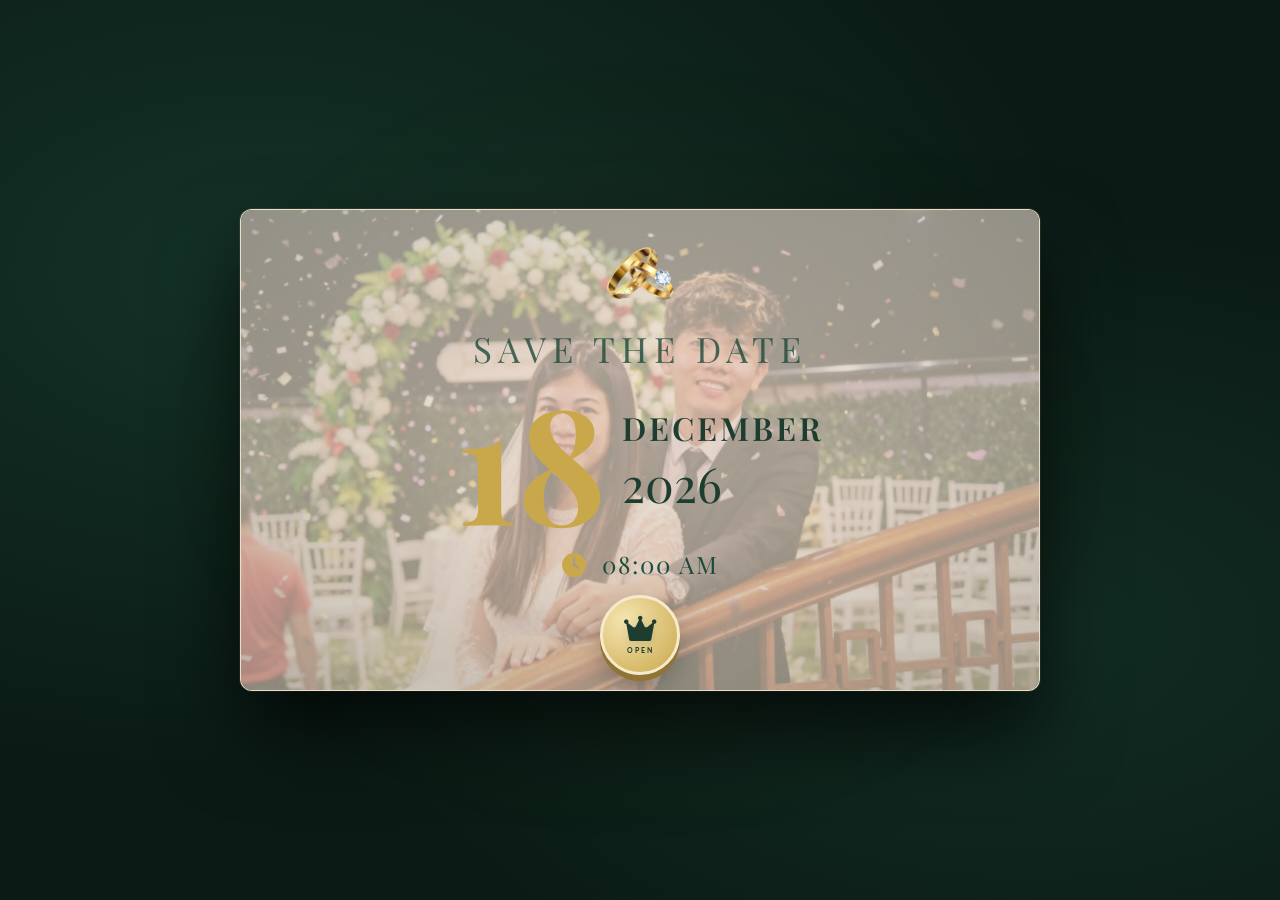
==== index.html @ c830eaa0 "Update index.html / link to title" ====
<!DOCTYPE html>
<html lang="en">

<head>
  <meta charset="UTF-8">
  <meta name="viewport" content="width=device-width, initial-scale=1.0, maximum-scale=1.5, user-scalable=yes">
  <!-- Page Title -->
  <title>MJ & Sharmaine Wedding 💌</title> 
  <!-- Facebook / Messenger / WhatsApp Link Preview -->
  <meta property="og:title" content="MJ & Sharmaine Wedding 💌">
  <meta property="og:description" content="You are invited to celebrate our special day.">
  <meta property="og:image" content="https://bautistamarkjohn53.github.io/wedding-invitation/preview.jpg">
  <meta property="og:url" content="https://bautistamarkjohn53.github.io/wedding-invitation/">
  <meta property="og:type" content="website">
  <meta property="og:site_name" content="MJ & Sharmaine Wedding"> 
  <!-- Font Awesome -->
  <link rel="stylesheet" href="https://cdnjs.cloudflare.com/ajax/libs/font-awesome/6.0.0-beta3/css/all.min.css">
  <!-- Google Fonts -->
  <link rel="preconnect" href="https://fonts.googleapis.com">
  <link rel="preconnect" href="https://fonts.gstatic.com" crossorigin>
  <link
    href="https://fonts.googleapis.com/css2?family=Playfair+Display:ital,wght@0,400;0,600;0,700;1,400;1,600&family=Lato:wght@300;400;700&display=swap"
    rel="stylesheet"> <!-- Invitation CSS -->
  <link rel="stylesheet" href="invitation/style.css">
</head>
<body>

  <div class="bg-gradient"></div>
  <div class="bg-glow"></div>

  <div class="book-container" id="weddingCard">
    <!-- COVER -->
    <div class="cover-page" id="envelopeLayer">
      <div class="cover-content">
        <div class="ring-icon"></div>
        <p class="cover-save">Save the Date</p>
        <div class="cover-date">
          <span class="cover-day">18</span>
          <div class="cover-month-year">
            <span class="cover-month">DECEMBER</span>
            <span class="cover-year">2026</span>
          </div>
        </div>
        <div class="cover-time"><i class="fas fa-clock"></i> 08:00 AM</div>
        <div class="cover-seal" id="sealBtn">
          <i class="fas fa-crown"></i>
          <span>OPEN</span>
        </div>
      </div>
    </div>

    <!-- INVITATION CONTENT -->
    <div class="invitation-page" id="invitationContent">
      <div class="page-content">

        <!-- MUSIC PLAYER -->
        <div class="music-player-wrapper">
          <div class="music-player-circle" id="musicPlayer">
            <i class="fas fa-music disc-icon" id="discIcon"></i>
            <div class="play-pause-icon" id="playPauseBtn">
              <i class="fas fa-play" id="playIcon"></i>
            </div>
          </div>
        </div>
        <div class="music-label">♫ Instrumental</div>

        <!-- COUPLE -->
        <div class="couple-page" id="couplePage">
          <p class="grace-text">BY THE GRACE OF GOD</p>
          <p class="blessing-text">
            WITH GRATEFUL HEARTS AND GOD'S ABUNDANT BLESSINGS,
            <br>
            TOGETHER WITH OUR FAMILIES, WE,
          </p>
          <div class="couple-names">
            <h2>Mark John</h2>
            <span class="and-symbol">&amp;</span>
            <h2>Sharmaine</h2>
          </div>
          <p class="invite-text">JOYFULLY INVITE YOU TO WITNESS AND CELEBRATE
            <br>
            THE BEGINNING OF OUR NEW LIFE AS HUSBAND AND WIFE.
          </p>

          <div class="couple-grid">
            <div class="couple-card" id="jamesCard">
              <div class="avatar"><i class="fas fa-user"></i></div>
              <div class="role">Groom</div>
              <p class="desc">"Our forever begins with God."</p>
              <div class="photo-overlay">
                <img src="invitation/img/mj.jpg" alt="Mark John">
                <span class="photo-label">💛 Mark John 💛</span>
              </div>
            </div>
            <div class="heart-trigger" id="heartTrigger">
              <i class="fas fa-heart"></i>
              <span>Click Me!</span>
            </div>
            <div class="couple-card" id="ellaCard">
              <div class="avatar"><i class="fas fa-user"></i></div>
              <div class="role">Bride</div>
              <p class="desc">"A lifetime of love begins with 'I DO'."</p>
              <div class="photo-overlay">
                <img src="invitation/img/maine.jpg" alt="Sharmaine">
                <span class="photo-label">💚 Sharmaine 💚</span>
              </div>
            </div>
          </div>

          <div class="wedding-date-detail">
            <div class="date-detail-item">
              <a href="https://maps.app.goo.gl/kvM3ZDmSAn9mgTX68" target="_blank">
                <i class="fas fa-map-pin"></i> San Antonio - Arzadon, San Manuel, Pangasinan
              </a>
            </div>
          </div>
        </div>

        <!-- COUNTDOWN -->
        <div class="countdown-section" id="countdownSection">
          <h3><i class="fas fa-hourglass-half countdown-icon"></i> Counting Down</h3>
          <div class="countdown-wrap">
            <div class="countdown-item">
              <div class="number" id="days">00</div>
              <div class="label">Days</div>
            </div>
            <div class="countdown-item">
              <div class="number" id="hours">00</div>
              <div class="label">Hours</div>
            </div>
            <div class="countdown-item">
              <div class="number" id="minutes">00</div>
              <div class="label">Minutes</div>
            </div>
            <div class="countdown-item">
              <div class="number" id="seconds">00</div>
              <div class="label">Seconds</div>
            </div>
          </div>
        </div>

        <div class="page-divider">
          <span class="divider-ornament">✦</span><span class="divider-line"></span>
          <span class="divider-ornament">✦</span><span class="divider-line"></span>
          <span class="divider-ornament">✿</span><span class="divider-line"></span>
          <span class="divider-ornament">✦</span><span class="divider-line"></span>
          <span class="divider-ornament">✿</span><span class="divider-line"></span>
          <span class="divider-ornament">✦</span><span class="divider-line"></span>
          <span class="divider-ornament">✿</span><span class="divider-line"></span>
          <span class="divider-ornament">✦</span><span class="divider-line"></span>
          <span class="divider-ornament">✦</span>
        </div>

        <!-- SPONSORS & ENTOURAGE -->
        <div class="sponsors-page" id="sponsorsPage">
          <h2 class="page-title"><i class="fas fa-users"></i> The Entourage</h2>
          <div class="parents-section">
            <h3>Parents of the Groom</h3>
            <p class="parent-names">MR. ALLA BAUTISTA &amp; MRS. EVELYN BAUTISTA</p>
            <div class="parent-divider">✦ ✿ ✦ ✿✦ ✿ ✦</div>
            <h3>Parents of the Bride</h3>
            <p class="parent-names">MR. SONNY CORDERO &amp; MRS. MARIVIC CORDERO</p>
            <div class="parent-divider">✦ ✿ ✦ ✿✦ ✿ ✦</div>
            <h3>Officiating Minister</h3>
            <p class="parent-names">PASTOR EDWARD ONGCAL</p>
            <div class="parent-divider">✦ ✿ ✦ ✿✦ ✿ ✦</div>
            <h3>Principal Sponsors</h3>
            <p class="parent-names"><small>To stand as witness as we exchange our vows</small></p>
          </div>
          <div class="principal-sponsors">
            <div class="sponsors-grid">
              <div class="sponsor-column">
                <div class="name-item">CAPT. HERMIGNIO ALCANTARA JR.</div>
                <div class="name-item">CAPT. CHARNIE TURALBA</div>
                <div class="name-item">KGWD. ARNOLD LLAGAS</div>
                <div class="name-item">MR. ELIO BAUTISTA</div>
                <div class="name-item">MR. BIEN BAYSA JR.</div>
                <div class="name-item">MR. FEDERICO FERRER</div>
                <div class="name-item">MR. LEOPOLDO ORINES</div>
                <div class="name-item">MR. FERNANDO VINOYA</div>
                <div class="name-item">MR. JOSE MELLANO</div>
                <div class="name-item">MR. REYNAN CACAL</div>
                <div class="name-item">MR. MARLON SERRA</div>
                <div class="name-item">MR. ALVIN CORALES</div>
                <div class="name-item">MR. ALEXANDER PASAMONTE</div>
                <div class="name-item">MR. MICHAEL CACAL</div>
                <div class="name-item">MR. RAMESIS PAPA</div>
                <div class="name-item">MR. ZALDY CARINO</div>
                <div class="name-item">MR. JOE VINCENT TUBON</div>
                <div class="name-item">MR. ERIC CABILES</div>
                <div class="name-item">MR. MICHAEL DULAY</div>
                <div class="name-item">MR. LUTHAR NERMAL</div>
                <div class="name-item">MR. GEOFFREY MONTOYA</div>
              </div>
              <div class="sponsor-column">
                <div class="name-item">MRS. DIGNA MARARAC</div>
                <div class="name-item">MRS. JENNY RAPOSAS</div>
                <div class="name-item">MRS. VIRGINIA CAYAG</div>
                <div class="name-item">MRS. EDMARIE BAUTISTA</div>
                <div class="name-item">MRS. MERANI BAYSA</div>
                <div class="name-item">MRS. JOSEFINA MALE</div>
                <div class="name-item">MRS. MARICRIS ORINES</div>
                <div class="name-item">MRS. ELEANOR VINOYA</div>
                <div class="name-item">MRS. LINDA LO</div>
                <div class="name-item">MRS. GINA CACAL</div>
                <div class="name-item">MRS. ESTELITA ECALLA</div>
                <div class="name-item">MRS. MARYFE GARCIA</div>
                <div class="name-item">MRS. EVELYN INES</div>
                <div class="name-item">MRS. VIRGINIA CACAL</div>
                <div class="name-item">MRS. VIOLETA PATRICIO</div>
                <div class="name-item">MRS. EMILY AGBANLOG</div>
                <div class="name-item">MRS. MIRANDA AQUINO</div>
                <div class="name-item">MRS. AVELIN GANIGAN</div>
                <div class="name-item">MRS. ANALIZA CABILES</div>
                <div class="name-item">MRS. MARYMEL PASAMONTE</div>
                <div class="name-item">MRS. LIZ MARI NERMAL</div>
                <div class="name-item">MRS. SIONY CLAVEL</div>
              </div>
            </div>
          </div>
          <div class="principal-sponsors">
            <div class="parent-divider">✦ ✿ ✦ ✿✦ ✿ ✦</div>
            <h3>Secondary Sponsors</h3>
            <p class="parent-names"><small>To assist us in our needs</small></p>
            <div class="sponsors-grid">
              <div class="sponsor-column">
                <h3><i class="fas fa-user-tie"></i> Best Man</h3>
                <h3 class="name-item">SHERWIN CORDERO</h3>
                <h3><small>Groomsmen</small></h3>
                <div class="name-item">NEIL MALE</div>
                <div class="name-item">ERICSON CABILES</div>
                <div class="name-item">EDMOND BAUTISTA</div>
                <div class="name-item">CHRISTAN JOY GALUTAN</div>
                <div class="name-item">JERDON MACARAEG</div>
                <div class="name-item">MARK ANTHONY SAPERA</div>
                <div class="name-item">JUN CRIS CORDERO</div>
                <div class="name-item">TRISTAN VERN PATRICIO</div>
                <div class="name-item">AERONICK JAIPHIL ORINES</div>
                <div class="name-item">ANDRE SOLIVEN</div>
              </div>
              <div class="sponsor-column">
                <h3><i class="fas fa-user-friends"></i> Maid of Honor</h3>
                <h3 class="name-item">NORA RUTH BAUTISTA</h3>
                <h3><small>Bridesmaids</small></h3>
                <div class="name-item">CATHERINE PATRICIO</div>
                <div class="name-item">TRISHA VERN PATRICIO</div>
                <div class="name-item">PRINCESS PASSAMONTE</div>
                <div class="name-item">CINDY SAPIGAO</div>
                <div class="name-item">ROCHELLE PATRICIO</div>
                <div class="name-item">DIANNE BAUTISTA</div>
                <div class="name-item">LARYZA BAYSA</div>
                <div class="name-item">RIZZA CAYAG</div>
                <div class="name-item">HILLARY PAULEEN ORINES</div>
                <div class="name-item">JAMELLA PATRICIO</div>
              </div>
            </div>
            <div class="special-roles">
              <div class="parent-divider">✦ ✿ ✦ ✿✦ ✿ ✦</div>
              <h3><small><i class="fas fa-star"></i> Special Roles</small></h3>
              <div class="roles-grid">
                <div class="role-item">
                  <i class="fas fa-fire"></i>
                  <strong>Candle</strong>
                  <span>TO LIGHT OUR PATH</span>
                  <h3><small>NEIL MALE &amp; CATHERINE PATRICIO</small></h3>
                </div>
                <div class="role-item">
                  <i class="fas fa-tshirt"></i>
                  <strong>Veil</strong>
                  <span>TO CLOTHE US AS ONE</span>
                  <h3><small>SHERWIN CORDERO &amp; NORA RUTH BAUTISTA</small></h3>
                </div>
                <div class="role-item">
                  <i class="fas fa-link"></i>
                  <strong>Cord</strong>
                  <span>TO BIND US TOGETHER</span>
                  <h3><small>ERICSON CABILES &amp; TRISHA VERN PATRICIO</small></h3>
                </div>
              </div>
            </div>
          </div>
        </div>

        <div class="page-divider">
          <span class="divider-ornament">✦</span><span class="divider-line"></span>
          <span class="divider-ornament">✦</span><span class="divider-line"></span>
          <span class="divider-ornament">✿</span><span class="divider-line"></span>
          <span class="divider-ornament">✦</span><span class="divider-line"></span>
          <span class="divider-ornament">✿</span><span class="divider-line"></span>
          <span class="divider-ornament">✦</span><span class="divider-line"></span>
          <span class="divider-ornament">✿</span><span class="divider-line"></span>
          <span class="divider-ornament">✦</span><span class="divider-line"></span>
          <span class="divider-ornament">✦</span>
        </div>

        <!-- SPECIAL ROLES CONTINUED -->
        <div class="entourage-page" id="entouragePage">
          <div class="special-roles">
            <div class="role-item">
              <i class="fas fa-bible"></i>
              <strong>Bible Bearer</strong>
              <span>TO CARRY OUR SYMBOL OF LOVE</span>
              <h3><small>LHANN ANDERSEN BAUTISTA</small></h3>
            </div>
            <div class="parent-divider">✦ ✿ ✦ ✿✦ ✿ ✦</div>
            <div class="role-item">
              <i class="fas fa-coins"></i>
              <strong>Coin Bearer</strong>
              <span>TO CARRY OUR SYMBOL OF TREASURE</span>
              <h3><small>RUSSEL PAPA</small></h3>
            </div>
            <div class="parent-divider">✦ ✿ ✦ ✿✦ ✿ ✦</div>
            <div class="role-item">
              <i class="fas fa-bible"></i>
              <strong>Marriage Contract Bearer</strong>
              <span>TO CARRY OUR SYMBOL OF FAITH</span>
              <h3><small>SHENRICK CORDERO</small></h3>
            </div>
            <div class="parent-divider">✦ ✿ ✦ ✿✦ ✿ ✦</div>
            <div class="role-item">
              <i class="fas fa-flower"></i>
              <strong>Flower Girl</strong>
              <span>TO SHOWER OUR PATH WITH FLOWERS</span>
              <h3><small>ELORA ADALYN SANTIAGO</small></h3>
              <h3><small>ZYRINE KIM TUBERA</small></h3>
              <h3><small>QUEYRESH JESUSA ORPILLA</small></h3>
              <h3><small>SIDNEY SEN PALEAN</small></h3>
              <h3><small>ZALIYA HIRA MALE</small></h3>
            </div>
          </div>
        </div>

        <div class="page-divider">
          <span class="divider-ornament">✦</span><span class="divider-line"></span>
          <span class="divider-ornament">✦</span><span class="divider-line"></span>
          <span class="divider-ornament">✿</span><span class="divider-line"></span>
          <span class="divider-ornament">✦</span><span class="divider-line"></span>
          <span class="divider-ornament">✿</span><span class="divider-line"></span>
          <span class="divider-ornament">✦</span><span class="divider-line"></span>
          <span class="divider-ornament">✿</span><span class="divider-line"></span>
          <span class="divider-ornament">✦</span><span class="divider-line"></span>
          <span class="divider-ornament">✦</span>
        </div>

        <!-- VIDEO -->
        <div class="video-page" id="videoPage">
          <h2 class="page-title" id="videoTitle"><i class="fas fa-play-circle"></i> Wedding Trailer</h2>
          <div class="video-container" id="videoContainer">
            <video id="weddingVideo" playsinline preload="metadata">
              <source src="invitation/vid/you&me.mp4" type="video/mp4">
            </video>
            <button class="volume-btn" id="volumeBtn"><i class="fas fa-volume-up" id="volumeIcon"></i></button>
            <div class="play-btn-overlay" id="videoPlayBtn"><i class="fas fa-play-circle"></i></div>
            <div class="video-label">❤️ Our Love Story ❤️</div>
            <div class="video-controls">
              <button id="playPauseVideoBtn"><i class="fas fa-play" id="videoPlayIcon"></i></button>
              <div class="progress-bar" id="progressBar">
                <div class="progress-fill" id="progressFill"></div>
              </div>
              <span class="time-display" id="timeDisplay">0:00 / 0:00</span>
              <button id="fullscreenBtn" class="fullscreen-btn"><i class="fas fa-expand" id="fullscreenIcon"></i></button>
            </div>
          </div>
        </div>

        <!-- POST-WEDDING THANK YOU -->
        <div class="post-wedding-section" id="postWeddingSection">
          <div class="post-wedding-content">
            <div class="post-wedding-flowers">🌸 🌺 🌿</div>
            <h2 class="post-wedding-title">Thank You!</h2>
            <div class="post-wedding-divider">✦ ✿ ✦ ✿✦ ✿ ✦</div>
            <p class="post-wedding-text">
              Mark John &amp; Sharmaine are now married!<br>
              Thank you for being part of our special day.<br>
              Your love and support mean the world to us.
            </p>
            <div class="post-wedding-heart">💚</div>
            <p class="post-wedding-verse">"And they lived happily ever after..."</p>
          </div>
        </div>

        <div class="page-divider">
          <span class="divider-ornament">✦</span><span class="divider-line"></span>
          <span class="divider-ornament">✦</span><span class="divider-line"></span>
          <span class="divider-ornament">✿</span><span class="divider-line"></span>
          <span class="divider-ornament">✦</span><span class="divider-line"></span>
          <span class="divider-ornament">✿</span><span class="divider-line"></span>
          <span class="divider-ornament">✦</span><span class="divider-line"></span>
          <span class="divider-ornament">✿</span><span class="divider-line"></span>
          <span class="divider-ornament">✦</span><span class="divider-line"></span>
          <span class="divider-ornament">✦</span>
        </div>

        <!-- DETAILS -->
        <div class="details-page" id="detailsPage">
          <h2 class="page-title"><i class="fas fa-info-circle"></i> Dress Code</h2>
          <div class="attendance-section">
            <div class="color-palette">
              <span class="color-item">
                <i class="fas fa-circle emerald-color"></i> Emerald Green
              </span>
              <span class="color-item">
                <i class="fas fa-circle green-color"></i> Green
              </span>
              <span class="color-item">
                <i class="fas fa-circle gold-color"></i> Gold
              </span>
              <span class="color-item">
                <i class="fas fa-circle beige-color"></i> Beige
              </span>
            </div>
            <p class="no-jewelry">
              <i class="fas fa-gem"></i>
              <strong>Kindly note: No jewelry, please.</strong>
            </p>
          </div>
          <div class="gift-message">
            <i class="fas fa-gift"></i>
            <p>With all that we have, we've been truly blessed,<br>your presence and prayers are all that we request.<br>But if you desire to give nonetheless,<br><strong>monetary gift</strong> is the one we humbly request.</p>
          </div>
          <div class="hashtag-section">
            <h3><i class="fas fa-hashtag"></i> Snap & Share</h3>
            <p>Help us document our special day by sharing our captured moments using our official hashtag</p>
            <div class="hashtag">#OurForeverBegins</div>
            <div class="hashtag">#18</div>
            <div class="hashtag">#MJ&Sharmaine</div>
          </div>
          <div class="reminders">
            <h3><i class="fas fa-bell"></i> Reminders</h3>
            <ul>
              <li><i class="fas fa-clock"></i> BE ON TIME</li>
              <li><i class="fas fa-check-circle"></i> FINISH THE EVENT</li>
              <li><i class="fas fa-heart"></i> BE BLESSED AND HAVE FUN</li>
            </ul>
          </div>
          <div class="bible-verse">
            <i class="fas fa-bible"></i>
            <p>"No one has ever seen God; but if we love one another, God lives in us and his love is made complete in us."</p>
            <span>1 John 4:12</span>
          </div>
          <div class="action-section" id="actionSection">
            <a href="https://m.me/janjan.delbarrio.official" target="_blank" class="btn-gold" id="rsvpBtn"><i class="fab fa-facebook-messenger"></i> Message now</a>
            <button class="close-seal-btn" id="closeSealBtn"><i class="fas fa-envelope"></i> Close Invitation</button>
          </div>
        </div>

      </div>
    </div>
  </div>

  <audio id="bgAudio" preload="auto" loop>
    <source src="invitation/music/wedding-audio.mp3" type="audio/mpeg">
  </audio>
  <div class="confetti-container" id="confettiContainer"></div>

  <script src="invitation/script.js"></script>
</body>
</html>
---- invitation/style.css ----
/* ===== RESET & BASE ===== */
* {
  margin: 0;
  padding: 0;
  box-sizing: border-box;
}
html {
  scroll-behavior: smooth;
}
body {
  font-family: 'Lato', sans-serif;
  min-height: 100vh;
  display: flex;
  align-items: center;
  justify-content: center;
  padding: 20px;
  overflow-y: auto;
  overflow-x: hidden;
  background: #0a1a14;
}

/* ===== BACKGROUND ===== */
.bg-gradient {
  position: fixed;
  top: 0;
  left: 0;
  width: 100%;
  height: 100%;
  z-index: 0;
  background:
    radial-gradient(ellipse at 20% 30%, rgba(30, 74, 59, 0.5) 0%, transparent 60%),
    radial-gradient(ellipse at 80% 70%, rgba(30, 74, 59, 0.4) 0%, transparent 50%),
    radial-gradient(ellipse at 50% 50%, rgba(10, 26, 20, 0.95) 0%, rgba(10, 26, 20, 1) 100%);
}
.bg-glow {
  position: fixed;
  top: 50%;
  left: 50%;
  transform: translate(-50%, -50%);
  width: 70%;
  max-width: 800px;
  height: 70%;
  max-height: 800px;
  background: radial-gradient(ellipse, rgba(30, 74, 59, 0.2) 0%, rgba(201, 168, 76, 0.05) 40%, transparent 70%);
  pointer-events: none;
  z-index: 0;
  border-radius: 50%;
  filter: blur(80px);
}

/* ===== BOOK ===== */
.book-container {
  max-width: 800px;
  width: 100%;
  background: rgba(247, 242, 233, 0.95);
  backdrop-filter: blur(20px);
  border-radius: 12px;
  box-shadow: 0 40px 80px rgba(0, 0, 0, 0.7), 0 0 0 1px rgba(201, 168, 76, 0.15);
  position: relative;
  z-index: 1;
  border: 1px solid rgba(201, 168, 76, 0.12);
  overflow: hidden;
}

/* ===== COVER PAGE ===== */
.cover-page {
  min-height: 480px;
  display: flex;
  align-items: center;
  justify-content: center;
  background: linear-gradient(rgba(232, 221, 207, 0.72), rgba(214, 200, 184, 0.72)), url("./img/bg.jpg") center center / cover no-repeat;
  border-radius: 0;
  border: none;
  position: relative;
  overflow: hidden;
  transition: all 0.8s cubic-bezier(0.4, 0, 0.2, 1);
}
.cover-page::before {
  content: '';
  position: absolute;
  inset: 0;
  background: repeating-linear-gradient(45deg, transparent, transparent 10px, rgba(201, 168, 76, 0.02) 10px, rgba(201, 168, 76, 0.02) 11px);
  pointer-events: none;
  z-index: 1;
}
.cover-page::after {
  content: '';
  position: absolute;
  inset: 0;
  background: radial-gradient(ellipse at center, transparent 30%, rgba(30, 61, 49, 0.16) 100%);
  pointer-events: none;
  z-index: 1;
}
.cover-page.hidden {
  display: none;
}
.cover-content {
  text-align: center;
  position: relative;
  z-index: 2;
  padding: 10px 0;
}
.ring-icon {
  height: 100px;
  background: url("./img/ring.png") center / contain no-repeat;
}
.cover-save {
  font-family: 'Playfair Display', serif;
  font-size: 35px;
  color: #1e4a3b;
  letter-spacing: 6px;
  text-transform: uppercase;
  font-weight: 300;
  opacity: 0.8;
}
.cover-date {
  display: flex;
  align-items: center;
  justify-content: center;
  gap: 15px;
  margin: 8px 0;
}
.cover-day {
  font-family: 'Playfair Display', serif;
  font-size: 10rem;
  font-weight: 700;
  color: #c9a84c;
  line-height: 1;
}
.cover-month-year {
  display: flex;
  flex-direction: column;
  text-align: left;
  gap: 2px;
}
.cover-month {
  font-family: 'Playfair Display', serif;
  font-size: 2rem;
  color: #1e3d31;
  letter-spacing: 3px;
  font-weight: 600;
}
.cover-year {
  font-family: 'Playfair Display', serif;
  font-size: 3rem;
  color: #1e3d31;
  font-weight: 400;
}
.cover-time {
  font-family: 'Playfair Display', serif;
  font-size: 1.5rem;
  color: #1e4a3b;
  margin: 8px 0;
  letter-spacing: 2px;
}
.cover-time i {
  color: #c9a84c;
  margin-right: 6px;
}
.cover-seal {
  display: inline-block;
  background: radial-gradient(circle at 30% 30%, #f5e5b0, #c9a84c);
  width: 80px;
  height: 80px;
  border-radius: 50%;
  box-shadow: 0 6px 0 #8f7533, 0 12px 30px rgba(0, 0, 0, 0.25);
  cursor: pointer;
  transition: all 0.4s cubic-bezier(0.34, 1.56, 0.64, 1);
  margin: 15px auto 0;
  border: 3px solid #f7eacb;
  position: relative;
  display: flex;
  align-items: center;
  justify-content: center;
  flex-direction: column;
}
.cover-seal i {
  font-size: 1.8rem;
  color: #1e3d31;
  filter: drop-shadow(0 2px 4px rgba(0, 0, 0, 0.1));
}
.cover-seal span {
  font-size: 0.45rem;
  color: #1e3d31;
  letter-spacing: 2px;
  font-weight: 700;
  margin-top: 2px;
}
.cover-seal:hover {
  transform: scale(1.06) rotate(-3deg);
  box-shadow: 0 4px 0 #8f7533, 0 16px 40px rgba(0, 0, 0, 0.3);
}

/* ===== INVITATION PAGE ===== */
.invitation-page {
  background: rgba(252, 249, 242, 0.85);
  opacity: 0;
  max-height: 0;
  overflow: hidden;
  transition: all 0.9s cubic-bezier(0.4, 0, 0.2, 1);
}
.invitation-page.open {
  opacity: 1;
  max-height: 10000px;
  padding: 20px;
  overflow-y: auto;
}
.page-content {
  max-width: 680px;
  margin: 0 auto;
  position: relative;
}

/* ===== PAGE DIVIDER ===== */
.page-divider {
  display: flex;
  align-items: center;
  justify-content: center;
  gap: 10px;
  margin: 20px 0;
  opacity: 0.4;
}
.divider-ornament {
  font-size: 0.7rem;
  color: #046A38;
}
.divider-line {
  flex: 1;
  max-width: 60px;
  height: 1px;
  background: linear-gradient(90deg, transparent, rgba(201, 168, 76, 0.3), transparent);
}

/* ===== MUSIC PLAYER ===== */
.music-player-wrapper {
  display: flex;
  justify-content: center;
  margin-bottom: 8px;
}
.music-player-circle {
  width: 50px;
  height: 50px;
  border-radius: 50%;
  background: radial-gradient(circle at 30% 30%, #2a2a2a, #0d0d0d);
  border: 2px solid #c9a84c;
  display: flex;
  align-items: center;
  justify-content: center;
  cursor: pointer;
  transition: all 0.4s cubic-bezier(0.34, 1.56, 0.64, 1);
  box-shadow: 0 4px 15px rgba(0, 0, 0, 0.2);
  position: relative;
}
.music-player-circle:hover {
  transform: scale(1.08);
}
.music-player-circle .disc-icon {
  font-size: 1.3rem;
  color: #c9a84c;
}
.music-player-circle .disc-icon.playing {
  animation: spinDisc 3s linear infinite;
}
@keyframes spinDisc {
  0% { transform: rotate(0deg); }
  100% { transform: rotate(360deg); }
}
.music-player-circle .play-pause-icon {
  position: absolute;
  bottom: -4px;
  right: -4px;
  width: 22px;
  height: 22px;
  border-radius: 50%;
  background: #c9a84c;
  display: flex;
  align-items: center;
  justify-content: center;
  font-size: 0.55rem;
  color: #1e3d31;
  box-shadow: 0 2px 8px rgba(201, 168, 76, 0.3);
  cursor: pointer;
}
.music-label {
  text-align: center;
  font-size: 0.55rem;
  color: #1e4a3b;
  letter-spacing: 2px;
  margin-top: 4px;
  font-weight: 300;
  opacity: 0.7;
}

/* ===== PAGE TITLE ===== */
.page-title {
  font-family: 'Playfair Display', serif;
  font-size: 1.5rem;
  color: #1e4a3b;
  text-align: center;
  margin-bottom: 18px;
  letter-spacing: 2px;
}
.page-title i {
  color: #c9a84c;
  margin-right: 8px;
}

/* ===== COUPLE SECTION ===== */
.couple-page {
  padding-top: 20px;
  text-align: center;
}
.grace-text {
  font-family: 'Playfair Display', serif;
  font-size: 0.75rem;
  color: #c9a84c;
  letter-spacing: 3px;
  font-weight: 600;
}
.blessing-text {
  font-family: 'Playfair Display', serif;
  font-size: 0.65rem;
  color: #1e4a3b;
  letter-spacing: 2px;
  font-weight: 300;
  margin: 2px 0 10px;
  opacity: 0.8;
}
.couple-names {
  display: flex;
  align-items: center;
  justify-content: center;
  gap: 12px;
  margin: 10px 0 8px;
}
.couple-names h2 {
  font-family: 'Playfair Display', serif;
  font-size: 2.4rem;
  color: #1e4a3b;
  font-weight: 700;
}
.and-symbol {
  font-family: 'Playfair Display', serif;
  font-size: 1.8rem;
  color: #c9a84c;
  font-style: italic;
}
.invite-text {
  font-family: 'Playfair Display', serif;
  font-size: 0.75rem;
  color: #1e4a3b;
  letter-spacing: 1px;
  line-height: 1.6;
  font-weight: 400;
  margin-bottom: 15px;
  opacity: 0.8;
}

/* ===== COUPLE CARDS ===== */
.couple-grid {
  display: flex;
  flex-wrap: wrap;
  justify-content: center;
  align-items: center;
  gap: 25px 55px;
  margin: 35px 0 30px;
}
.heart-trigger {
  display: flex;
  flex-direction: column;
  align-items: center;
  justify-content: center;
  cursor: pointer;
  color: #e91e63;
}
.heart-trigger i {
  font-size: 30px;
}
.heart-trigger span {
  margin-top: 8px;
  font-size: 9px;
  font-weight: 600;
  color: #555;
  animation: clickPulse 1.5s infinite;
}
@keyframes clickPulse {
  0%, 100% { transform: translateY(0); opacity: 1; }
  50% { transform: translateY(-3px); opacity: 0.7; }
}
.couple-card {
  background: rgba(255, 255, 255, 0.85);
  backdrop-filter: blur(10px);
  border-radius: 25px;
  padding: 30px 25px 25px;
  box-shadow: 0 8px 40px rgba(30, 74, 59, 0.05);
  flex: 0 1 230px;
  border-bottom: 4px solid #c9a84c;
  transition: all 0.4s cubic-bezier(0.34, 1.56, 0.64, 1);
  text-align: center;
  position: relative;
  overflow: hidden;
  min-height: 350px;
  display: flex;
  flex-direction: column;
  align-items: center;
  justify-content: center;
}
.couple-card:hover {
  transform: translateY(-6px);
  box-shadow: 0 12px 50px rgba(30, 74, 59, 0.1);
}
.couple-card .avatar {
  font-size: 4.2rem;
  color: #1e4a3b;
  background: rgba(247, 239, 224, 0.8);
  width: 105px;
  height: 105px;
  line-height: 105px;
  border-radius: 50%;
  margin: 0 auto 12px;
  border: 2px solid rgba(201, 168, 76, 0.2);
  transition: 0.3s;
  position: relative;
  z-index: 1;
}
.couple-card .role {
  color: #c9a84c;
  font-weight: 700;
  font-size: 0.7rem;
  letter-spacing: 4px;
  text-transform: uppercase;
  position: relative;
  z-index: 1;
}
.couple-card .desc {
  margin-top: 10px;
  font-size: 0.9rem;
  color: #3b4d43;
  font-style: italic;
  font-weight: 300;
  position: relative;
  z-index: 1;
}
.couple-card .photo-overlay {
  position: absolute;
  top: 0;
  left: 0;
  width: 100%;
  height: 100%;
  display: flex;
  align-items: center;
  justify-content: center;
  opacity: 0;
  transition: opacity 0.5s ease;
  border-radius: 25px;
  pointer-events: none;
  flex-direction: column;
  background: rgba(247, 242, 233, 0.95);
  border: 2px solid #c9a84c;
  overflow: hidden;
  padding: 0;
}
.couple-card .photo-overlay img {
  width: 100%;
  height: 100%;
  object-fit: cover;
  object-position: center;
  display: block;
}
.couple-card .photo-overlay .photo-label {
  position: absolute;
  bottom: 12px;
  left: 50%;
  transform: translateX(-50%);
  background: rgba(30, 74, 59, 0.85);
  color: #f7eacb;
  padding: 5px 20px;
  border-radius: 30px;
  font-size: 0.7rem;
  font-weight: 700;
  letter-spacing: 2px;
  font-family: 'Playfair Display', serif;
  border: 1px solid #c9a84c;
  white-space: nowrap;
  z-index: 2;
}
.couple-card:hover .photo-overlay {
  opacity: 1;
}
.couple-card:hover .avatar,
.couple-card:hover .role,
.couple-card:hover .desc {
  opacity: 0;
  transition: opacity 0.25s;
}
.couple-card.show-photo .photo-overlay {
  opacity: 1 !important;
}
.couple-card.show-photo .avatar,
.couple-card.show-photo .role,
.couple-card.show-photo .desc {
  opacity: 0 !important;
}

/* Responsive Couple Cards - Groom first, then Heart, then Bride */
@media (min-width: 701px) {
  .couple-grid { flex-wrap: nowrap; }
  #jamesCard { order: 0; }   /* Groom - left */
  .heart-trigger { order: 1; } /* Heart - center */
  #ellaCard { order: 2; }    /* Bride - right */
}
@media (max-width: 700px) {
  .couple-grid { flex-direction: column; gap: 15px; align-items: center; }
  .couple-card { flex: 0 1 auto; width: 100%; max-width: 280px; min-height: 190px; padding: 22px 18px; }
  #jamesCard { order: 0; }      /* Groom - top */
  .heart-trigger { order: 1; }  /* Heart - middle */
  #ellaCard { order: 2; }       /* Bride - bottom */
}
@media (max-width: 480px) {
  .couple-card { max-width: 100%; min-height: 180px; padding: 20px 15px; flex: 0 1 auto; }
  .couple-card .avatar { width: 70px; height: 70px; line-height: 70px; font-size: 2.8rem; }
  .couple-card .photo-overlay .photo-label { font-size: 0.6rem; padding: 4px 14px; bottom: 8px; white-space: nowrap; }
  #jamesCard { order: 0; }      /* Groom - top */
  .heart-trigger { order: 1; }  /* Heart - middle */
  #ellaCard { order: 2; }       /* Bride - bottom */
}

/* ===== WEDDING DATE DETAIL ===== */
.wedding-date-detail {
  display: flex;
  justify-content: center;
  gap: 15px 20px;
  flex-wrap: wrap;
  margin: 15px 0 5px;
  padding: 12px;
  background: rgba(255, 255, 255, 0.3);
  border-radius: 10px;
  border: 1px solid rgba(201, 168, 76, 0.08);
}
.date-detail-item {
  display: flex;
  align-items: center;
  gap: 6px;
  font-size: 0.7rem;
  color: #1e4a3b;
}
.date-detail-item i {
  color: #c9a84c;
  font-size: 0.8rem;
}
.date-detail-item a {
  color: #1e4a3b;
  text-decoration: none;
}
.date-detail-item a:hover {
  color: #c9a84c;
}

/* ===== SPONSORS ===== */
.parents-section {
  text-align: center;
  margin-bottom: 20px;
}
.parents-section h3 {
  font-family: 'Playfair Display', serif;
  font-size: 0.85rem;
  color: #c9a84c;
  letter-spacing: 2px;
  font-weight: 600;
}
.parent-names {
  font-family: 'Playfair Display', serif;
  font-size: 0.95rem;
  color: #1e4a3b;
  letter-spacing: 1px;
  margin: 4px 0 10px;
}
.parent-divider {
  color: #046A38;
  letter-spacing: 6px;
  font-size: 0.6rem;
  margin: 6px 0;
}
.principal-sponsors {
  text-align: center;
  margin-bottom: 20px;
}
.principal-sponsors h3 {
  font-family: 'Playfair Display', serif;
  font-size: 1rem;
  color: #1e4a3b;
  margin-bottom: 12px;
  letter-spacing: 2px;
}
.sponsors-grid {
  display: grid;
  grid-template-columns: 1fr 1fr;
  gap: 4px 20px;
  text-align: center;
}
.sponsor-column .name-item {
  padding: 5px 16px;
  background: rgba(250, 246, 236, 0.5);
  backdrop-filter: blur(4px);
  border-radius: 30px;
  font-size: 0.7rem;
  color: #1e3d31;
  border: 1px solid rgba(201, 168, 76, 0.06);
  text-align: center;
  transition: all 0.25s ease;
}
.sponsor-column .name-item:hover {
  background: rgba(247, 239, 224, 0.8);
  border-color: rgba(201, 168, 76, 0.2);
  transform: translateY(-2px);
}

/* ===== SPECIAL ROLES ===== */
.special-roles {
  text-align: center;
}
.roles-grid {
  display: grid;
  grid-template-columns: 1fr 1fr;
  gap: 10px;
  margin-top: 10px;
}
.role-item {
  padding: 10px;
  background: rgba(255, 255, 255, 0.3);
  border-radius: 8px;
  border: 1px solid rgba(201, 168, 76, 0.06);
}
.role-item i {
  font-size: 1rem;
  color: #c9a84c;
  display: block;
  margin-bottom: 3px;
}
.role-item strong {
  font-family: 'Playfair Display', serif;
  font-size: 0.75rem;
  color: #1e4a3b;
  display: block;
}
.role-item span {
  font-size: 0.5rem;
  color: #c9a84c;
  letter-spacing: 1px;
  text-transform: uppercase;
  display: block;
}
.role-item h3 small {
  font-size: 0.6rem;
  color: #1e4a3b;
  opacity: 0.8;
}

/* ===== VIDEO ===== */
.video-page {
  padding: 5px 0;
}
.video-container {
  position: relative;
  width: 100%;
  padding-bottom: 56.25%;
  border-radius: 10px;
  overflow: hidden;
  background: #0a1a14;
  box-shadow: 0 4px 15px rgba(0, 0, 0, 0.12);
  margin: 5px 0 8px;
}
.video-container video {
  position: absolute;
  top: 0;
  left: 0;
  width: 100% !important;
  height: 100% !important;
  object-fit: contain;
  background: #000;
}
.video-controls {
  position: absolute;
  bottom: 0;
  left: 0;
  right: 0;
  background: linear-gradient(transparent, rgba(0, 0, 0, 0.75));
  padding: 22px 10px 8px;
  opacity: 0;
  transition: opacity 0.3s ease;
  display: flex;
  align-items: center;
  gap: 6px;
  flex-wrap: nowrap;
}
.video-container:hover .video-controls {
  opacity: 1;
}
.video-container:hover .play-btn-overlay {
  opacity: 0;
}
.video-controls button {
  background: rgba(255, 255, 255, 0.12);
  border: 1px solid rgba(255, 255, 255, 0.1);
  color: #fff;
  width: 28px;
  height: 28px;
  border-radius: 50%;
  cursor: pointer;
  transition: all 0.3s ease;
  display: flex;
  align-items: center;
  justify-content: center;
  font-size: 0.7rem;
  backdrop-filter: blur(4px);
  flex-shrink: 0;
}
.video-controls button:hover {
  background: rgba(201, 168, 76, 0.3);
  border-color: #c9a84c;
  transform: scale(1.05);
}
.video-controls .progress-bar {
  flex: 1;
  height: 3px;
  background: rgba(255, 255, 255, 0.2);
  border-radius: 3px;
  cursor: pointer;
  position: relative;
  min-width: 35px;
}
.video-controls .progress-bar .progress-fill {
  height: 100%;
  background: #c9a84c;
  border-radius: 3px;
  width: 0%;
  transition: width 0.1s linear;
}
.video-controls .time-display {
  color: rgba(255, 255, 255, 0.7);
  font-size: 0.55rem;
  font-weight: 300;
  letter-spacing: 0.5px;
  min-width: 60px;
  text-align: center;
  flex-shrink: 0;
}
.video-controls .fullscreen-btn {
  font-size: 0.7rem;
  flex-shrink: 0;
}
.play-btn-overlay {
  position: absolute;
  top: 0;
  left: 0;
  width: 100%;
  height: 100%;
  display: flex;
  align-items: center;
  justify-content: center;
  background: rgba(0, 0, 0, 0.15);
  cursor: pointer;
  transition: 0.3s ease;
  border-radius: 10px;
  pointer-events: none;
}
.play-btn-overlay.hidden {
  opacity: 0;
  pointer-events: none;
}
.play-btn-overlay i {
  font-size: 2.8rem;
  color: #c9a84c;
  text-shadow: 0 4px 20px rgba(0, 0, 0, 0.4);
  pointer-events: none;
}
.video-label {
  position: absolute;
  bottom: 44px;
  left: 50%;
  transform: translateX(-50%);
  background: rgba(30, 74, 59, 0.75);
  color: #f7eacb;
  padding: 3px 14px;
  border-radius: 20px;
  font-size: 0.55rem;
  font-weight: 700;
  letter-spacing: 2px;
  border: 1px solid rgba(201, 168, 76, 0.2);
  white-space: nowrap;
  pointer-events: none;
  backdrop-filter: blur(4px);
}
.volume-btn {
  position: absolute;
  top: 8px;
  right: 8px;
  z-index: 10;
  background: rgba(0, 0, 0, 0.4);
  border: 1px solid rgba(255, 255, 255, 0.1);
  color: #fff;
  width: 26px;
  height: 26px;
  border-radius: 50%;
  cursor: pointer;
  transition: all 0.3s ease;
  display: flex;
  align-items: center;
  justify-content: center;
  font-size: 0.65rem;
  backdrop-filter: blur(4px);
}
.volume-btn:hover {
  background: rgba(201, 168, 76, 0.25);
  border-color: #c9a84c;
  transform: scale(1.08);
}

/* ===== COUNTDOWN ===== */
.countdown-section {
  background: rgba(247, 239, 224, 0.4);
  backdrop-filter: blur(10px);
  border-radius: 12px;
  padding: 18px 15px;
  margin: 10px 0 5px;
  border: 1px solid rgba(201, 168, 76, 0.1);
  position: relative;
  overflow: hidden;
  transition: all 0.5s ease;
}
.countdown-section h3 {
  font-family: 'Playfair Display', serif;
  color: #1e4a3b;
  text-align: center;
  font-size: 1.1rem;
  margin-bottom: 12px;
}
.countdown-icon {
  color: #c9a84c;
}
.countdown-wrap {
  display: flex;
  flex-wrap: wrap;
  justify-content: center;
  gap: 10px 20px;
  transition: all 0.5s ease;
}
.countdown-item {
  background: rgba(255, 255, 255, 0.6);
  backdrop-filter: blur(10px);
  padding: 6px 16px 10px;
  border-radius: 12px;
  border: 1px solid rgba(201, 168, 76, 0.1);
  min-width: 60px;
  text-align: center;
  transition: all 0.3s ease;
}
.countdown-item .number {
  font-family: 'Playfair Display', serif;
  font-size: 2.2rem;
  font-weight: 700;
  color: #c9a84c;
  line-height: 1.05;
}
.countdown-item .label {
  text-transform: uppercase;
  font-size: 0.55rem;
  letter-spacing: 2px;
  color: #4d5f4b;
  opacity: 0.7;
}

/* ===== POST-WEDDING THANK YOU ===== */
.post-wedding-section {
  display: none;
  text-align: center;
  padding: 30px 20px;
  animation: fadeInCelebration 1.2s ease;
  background: linear-gradient(145deg, #1e4a3b, #2b6b56);
  border-radius: 12px;
  border: 2px solid #c9a84c;
  box-shadow: 0 8px 30px rgba(201, 168, 76, 0.1);
  position: relative;
  overflow: hidden;
  margin: 10px 0;
}
.post-wedding-section.active {
  display: block;
}
@keyframes fadeInCelebration {
  0% { opacity: 0; transform: scale(0.9); }
  100% { opacity: 1; transform: scale(1); }
}
.post-wedding-flowers {
  font-size: 2rem;
  letter-spacing: 12px;
  margin-bottom: 10px;
  opacity: 0.6;
}
.post-wedding-title {
  font-family: 'Playfair Display', serif;
  color: #f7eacb;
  font-size: 2.8rem;
  margin-bottom: 6px;
  text-shadow: 0 2px 15px rgba(0, 0, 0, 0.1);
}
.post-wedding-divider {
  color: rgba(201, 168, 76, 0.4);
  letter-spacing: 8px;
  font-size: 0.8rem;
  margin: 8px 0;
}
.post-wedding-text {
  color: #e4cf8a;
  font-size: 1rem;
  font-weight: 300;
  letter-spacing: 2px;
  line-height: 2;
  margin: 10px 0;
}
.post-wedding-heart {
  font-size: 2.5rem;
  margin: 10px 0;
}
.post-wedding-verse {
  font-size: 0.9rem;
  color: #c9a84c;
  font-style: italic;
  margin-top: 8px;
}

/* ===== DETAILS ===== */
.color-palette {
  display: flex;
  justify-content: center;
  align-items: center;
  flex-wrap: wrap;
  gap: 20px;
  margin: 18px 0;
}
.color-item {
  display: flex;
  align-items: center;
  gap: 8px;
  font-size: 0.9rem;
  color: #1e4a3b;
  font-weight: 600;
}
.color-item i {
  font-size: 18px;
}
.emerald-color { color: #046A38 !important; }
.green-color { color: #228B22 !important; }
.gold-color { color: #D4AF37 !important; }
.beige-color { color: #E8D3B5 !important; }
.no-jewelry {
  text-align: center;
  color: #046A38 !important;
  margin-top: 15px;
  font-size: 0.9rem;
}
.no-jewelry i {
  color: #D4AF37 !important;
  margin-right: 8px;
}
.gift-message {
  margin: 12px 0;
  padding: 12px;
  background: rgba(201, 168, 76, 0.04);
  border-radius: 8px;
  border-left: 3px solid #c9a84c;
  text-align: center;
}
.gift-message i {
  font-size: 1rem;
  color: #c9a84c;
  margin-bottom: 4px;
}
.gift-message p {
  font-size: 0.7rem;
  color: #1e4a3b;
  line-height: 1.6;
  font-style: italic;
  opacity: 0.8;
}
.gift-message p strong {
  color: #1e4a3b;
  font-style: normal;
}
.hashtag-section {
  text-align: center;
  margin: 15px 0;
}
.hashtag-section h3 {
  font-family: 'Playfair Display', serif;
  font-size: 0.85rem;
  color: #1e4a3b;
  margin-bottom: 4px;
  letter-spacing: 2px;
}
.hashtag-section p {
  font-size: 0.7rem;
  color: #1e4a3b;
  line-height: 1.4;
  opacity: 0.8;
}
.hashtag {
  font-family: 'Playfair Display', serif;
  font-size: 1rem;
  color: #c9a84c;
  font-weight: 700;
  letter-spacing: 2px;
  margin: 6px 0;
  padding: 6px 16px;
  background: rgba(201, 168, 76, 0.06);
  border-radius: 20px;
  display: inline-block;
  border: 1px solid rgba(201, 168, 76, 0.1);
}
.reminders {
  text-align: center;
  margin: 15px 0;
}
.reminders h3 {
  font-family: 'Playfair Display', serif;
  font-size: 0.85rem;
  color: #1e4a3b;
  margin-bottom: 6px;
  letter-spacing: 2px;
}
.reminders ul {
  list-style: none;
  display: flex;
  justify-content: center;
  gap: 15px;
  flex-wrap: wrap;
}
.reminders ul li {
  font-size: 0.7rem;
  color: #1e4a3b;
  font-weight: 600;
  letter-spacing: 1px;
  display: flex;
  align-items: center;
  gap: 5px;
  opacity: 0.8;
}
.reminders ul li i {
  color: #c9a84c;
  font-size: 0.6rem;
}
.bible-verse {
  margin: 15px 0;
  padding: 12px 16px;
  background: rgba(201, 168, 76, 0.04);
  border-radius: 8px;
  border-left: 3px solid #c9a84c;
  text-align: center;
}
.bible-verse i {
  font-size: 1rem;
  color: #c9a84c;
  display: block;
  margin-bottom: 4px;
}
.bible-verse p {
  font-family: 'Playfair Display', serif;
  font-size: 0.8rem;
  color: #1e4a3b;
  line-height: 1.5;
  font-style: italic;
  opacity: 0.85;
}
.bible-verse span {
  font-size: 0.7rem;
  color: #c9a84c;
  font-weight: 600;
  display: block;
  margin-top: 4px;
  font-style: normal;
}

/* ===== BUTTONS ===== */
.action-section {
  text-align: center;
  margin-top: 15px;
}
.btn-gold {
  display: inline-block;
  background: linear-gradient(145deg, #c9a84c, #b8963a);
  color: #1e4a3b;
  padding: 12px 36px;
  border-radius: 60px;
  font-weight: 700;
  letter-spacing: 2px;
  text-transform: uppercase;
  font-size: 0.7rem;
  transition: all 0.3s cubic-bezier(0.34, 1.56, 0.64, 1);
  border: none;
  text-decoration: none;
  box-shadow: 0 4px 20px rgba(201, 168, 76, 0.2);
  cursor: pointer;
}
.btn-gold:hover {
  background: linear-gradient(145deg, #dbb95c, #c9a84c);
  transform: translateY(-3px);
  box-shadow: 0 8px 30px rgba(201, 168, 76, 0.3);
}
.close-seal-btn {
  background: transparent;
  border: 1px solid #c9a84c;
  color: #1e4a3b;
  padding: 8px 22px;
  border-radius: 60px;
  font-weight: 700;
  font-size: 0.65rem;
  letter-spacing: 2px;
  cursor: pointer;
  transition: all 0.3s ease;
  margin-top: 12px;
  background: rgba(201, 168, 76, 0.04);
}
.close-seal-btn:hover {
  background: #c9a84c;
  color: #1e3d31;
  box-shadow: 0 4px 15px rgba(201, 168, 76, 0.2);
  transform: translateY(-2px);
}

/* ===== CONFETTI ===== */
.confetti-container {
  position: fixed;
  top: 0;
  left: 0;
  width: 100%;
  height: 100%;
  pointer-events: none;
  z-index: 9999;
  overflow: hidden;
}
.confetti {
  position: absolute;
  width: 10px;
  height: 10px;
  opacity: 0;
  animation: confettiFall linear forwards;
}
@keyframes confettiFall {
  0% { opacity: 1; transform: translateY(-10vh) rotate(0deg) scale(1); }
  100% { opacity: 0; transform: translateY(110vh) rotate(720deg) scale(0.3); }
}
.balloon {
  position: fixed;
  font-size: 2.8rem;
  animation: balloonFloat linear forwards;
  pointer-events: none;
  z-index: 9998;
  opacity: 0;
}
@keyframes balloonFloat {
  0% { opacity: 0; transform: translateY(100vh) scale(0.3) rotate(0deg); }
  10% { opacity: 1; }
  90% { opacity: 1; }
  100% { opacity: 0; transform: translateY(-20vh) scale(1.3) rotate(15deg); }
}

/* ===== SCROLLBAR ===== */
::-webkit-scrollbar {
  width: 6px;
}
::-webkit-scrollbar-track {
  background: rgba(10, 26, 20, 0.1);
  border-radius: 10px;
}
::-webkit-scrollbar-thumb {
  background: #c9a84c;
  border-radius: 10px;
}
::-webkit-scrollbar-thumb:hover {
  background: #b8963a;
}
#bgAudio {
  display: none;
}

/* ===== RESPONSIVE ===== */
@media (max-width: 820px) {
  .invitation-page.open { padding: 20px 15px 20px 25px; }
  .cover-day { font-size: 3rem; }
  .couple-names h2 { font-size: 2rem; }
  .couple-card { flex: 0 1 200px; min-height: 210px; }
  .couple-card .avatar { width: 90px; height: 90px; line-height: 90px; font-size: 3.6rem; }
}
@media (max-width: 700px) {
  body { padding: 12px; }
  .book-container { border-radius: 8px; }
  .invitation-page.open { padding: 15px 10px 15px 18px; }
  .cover-page { min-height: 420px; background: linear-gradient(rgba(232, 221, 207, 0.72), rgba(214, 200, 184, 0.72)), url("./img/bg.jpg") center center / cover no-repeat; }
  .cover-day { font-size: 2.6rem; }
  .cover-seal { width: 70px; height: 70px; }
  .cover-seal i { font-size: 1.5rem; }
  .couple-names h2 { font-size: 1.8rem; }
  .and-symbol { font-size: 1.4rem; }
  .couple-grid { flex-direction: column; gap: 15px; }
  .couple-card { max-width: 280px; min-height: 350px; padding: 22px 18px; }
  .wedding-date-detail { flex-direction: column; align-items: center; gap: 6px; }
  .sponsors-grid { grid-template-columns: 1fr; gap: 0; }
  .roles-grid { grid-template-columns: 1fr 1fr; }
  .reminders ul { flex-direction: column; align-items: center; gap: 6px; }
  .video-controls { padding: 16px 8px 6px; gap: 5px; }
  .video-controls button { width: 24px; height: 24px; font-size: 0.6rem; }
  .video-controls .time-display { font-size: 0.5rem; min-width: 50px; }
  .play-btn-overlay i { font-size: 2.2rem; }
  .video-label { bottom: 36px; font-size: 0.5rem; padding: 3px 10px; }
  .volume-btn { width: 22px; height: 22px; font-size: 0.6rem; top: 6px; right: 6px; }
  .countdown-section { padding: 14px 12px; }
  .countdown-section h3 { font-size: 0.95rem; }
  .countdown-item .number { font-size: 1.8rem; }
  .countdown-item { padding: 4px 12px 8px; min-width: 50px; }
  .post-wedding-title { font-size: 2rem; }
  .post-wedding-text { font-size: 0.85rem; }
  .color-palette { gap: 12px; }
  .color-item { font-size: 0.8rem; }
}
@media (max-width: 480px) {
  .invitation-page.open { padding: 12px 8px; }
  .cover-page { min-height: 360px; padding: 15px 10px; background: linear-gradient(rgba(232, 221, 207, 0.76), rgba(214, 200, 184, 0.76)), url("./img/bg.jpg") center center / cover no-repeat; }
  .cover-save { font-size: 0.8rem; }
  .cover-day { font-size: 2rem; }
  .cover-month { font-size: 0.9rem; }
  .cover-year { font-size: 1.1rem; }
  .cover-time { font-size: 1rem; }
  .cover-seal { width: 60px; height: 60px; }
  .cover-seal i { font-size: 1.2rem; }
  .cover-seal span { font-size: 0.4rem; }
  .couple-names h2 { font-size: 1.4rem; }
  .and-symbol { font-size: 1rem; }
  .couple-card { padding: 20px 15px; }
  .couple-card .avatar { width: 70px; height: 70px; line-height: 70px; font-size: 2.8rem; }
  .couple-card .photo-overlay .photo-label { font-size: 0.6rem; padding: 4px 14px; bottom: 8px; }
  .invite-text { font-size: 0.65rem; }
  .page-title { font-size: 1.2rem; }
  .parent-names { font-size: 0.75rem; }
  .roles-grid { grid-template-columns: 1fr; }
  .btn-gold { padding: 10px 24px; font-size: 0.6rem; }
  .close-seal-btn { padding: 6px 16px; font-size: 0.55rem; }
  .page-divider { margin: 15px 0; gap: 6px; }
  .divider-line { max-width: 30px; }
  .hashtag { font-size: 0.8rem; padding: 4px 12px; }
  .bible-verse p { font-size: 0.65rem; }
  .music-player-circle { width: 40px; height: 40px; }
  .music-player-circle .disc-icon { font-size: 1rem; }
  .music-player-circle .play-pause-icon { width: 18px; height: 18px; font-size: 0.45rem; bottom: -3px; right: -3px; }
  .wedding-date-detail { padding: 8px; }
  .date-detail-item { font-size: 0.6rem; }
  .video-controls { padding: 12px 6px 4px; gap: 4px; }
  .video-controls button { width: 20px; height: 20px; font-size: 0.5rem; }
  .video-controls .time-display { font-size: 0.45rem; min-width: 40px; }
  .video-controls .progress-bar { min-width: 25px; }
  .play-btn-overlay i { font-size: 1.8rem; }
  .video-label { bottom: 30px; font-size: 0.4rem; padding: 2px 8px; }
  .volume-btn { width: 18px; height: 18px; font-size: 0.5rem; top: 4px; right: 4px; }
  .gift-message p { font-size: 0.6rem; }
  .countdown-section { padding: 10px 8px; border-radius: 10px; }
  .countdown-section h3 { font-size: 0.85rem; margin-bottom: 8px; }
  .countdown-wrap { gap: 6px 12px; }
  .countdown-item .number { font-size: 1.4rem; }
  .countdown-item { padding: 3px 8px 6px; min-width: 40px; border-radius: 8px; }
  .countdown-item .label { font-size: 0.45rem; }
  .post-wedding-title { font-size: 1.6rem; }
  .post-wedding-text { font-size: 0.7rem; }
  .post-wedding-flowers { font-size: 1.5rem; letter-spacing: 8px; }
  .post-wedding-heart { font-size: 2rem; }
  .post-wedding-verse { font-size: 0.7rem; }
  .color-palette { gap: 8px; flex-direction: column; }
  .color-item { font-size: 0.75rem; }
  .no-jewelry { font-size: 0.75rem; }
}
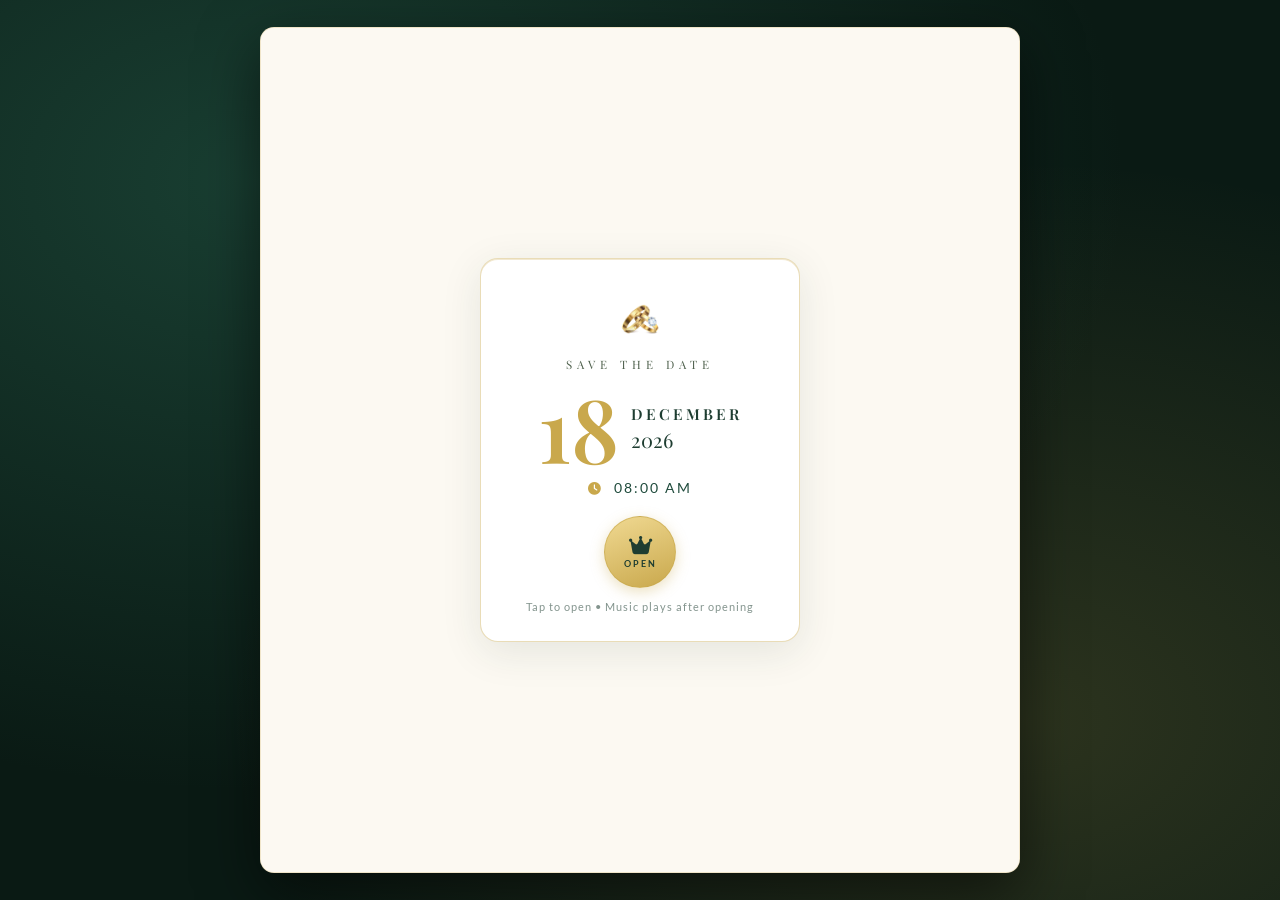
==== commit 37204b4a: "ID_01 - revamp UI and UX / added preloader for loading of data / compressed images to webp / added c" ====
--- a/index.html
+++ b/index.html
@@ -1,458 +1,397 @@
-<!DOCTYPE html>
-<html lang="en">
-
-<head>
-  <meta charset="UTF-8">
-  <meta name="viewport" content="width=device-width, initial-scale=1.0, maximum-scale=1.5, user-scalable=yes">
-  <!-- Page Title -->
-  <title>MJ & Sharmaine Wedding 💌</title> 
-  <!-- Facebook / Messenger / WhatsApp Link Preview -->
-  <meta property="og:title" content="MJ & Sharmaine Wedding 💌">
-  <meta property="og:description" content="You are invited to celebrate our special day.">
-  <meta property="og:image" content="https://bautistamarkjohn53.github.io/wedding-invitation/preview.jpg">
-  <meta property="og:url" content="https://bautistamarkjohn53.github.io/wedding-invitation/">
-  <meta property="og:type" content="website">
-  <meta property="og:site_name" content="MJ & Sharmaine Wedding"> 
-  <!-- Font Awesome -->
-  <link rel="stylesheet" href="https://cdnjs.cloudflare.com/ajax/libs/font-awesome/6.0.0-beta3/css/all.min.css">
-  <!-- Google Fonts -->
-  <link rel="preconnect" href="https://fonts.googleapis.com">
-  <link rel="preconnect" href="https://fonts.gstatic.com" crossorigin>
-  <link
-    href="https://fonts.googleapis.com/css2?family=Playfair+Display:ital,wght@0,400;0,600;0,700;1,400;1,600&family=Lato:wght@300;400;700&display=swap"
-    rel="stylesheet"> <!-- Invitation CSS -->
-  <link rel="stylesheet" href="invitation/style.css">
-</head>
-<body>
-
-  <div class="bg-gradient"></div>
-  <div class="bg-glow"></div>
-
-  <div class="book-container" id="weddingCard">
-    <!-- COVER -->
-    <div class="cover-page" id="envelopeLayer">
-      <div class="cover-content">
-        <div class="ring-icon"></div>
-        <p class="cover-save">Save the Date</p>
-        <div class="cover-date">
-          <span class="cover-day">18</span>
-          <div class="cover-month-year">
-            <span class="cover-month">DECEMBER</span>
-            <span class="cover-year">2026</span>
-          </div>
-        </div>
-        <div class="cover-time"><i class="fas fa-clock"></i> 08:00 AM</div>
-        <div class="cover-seal" id="sealBtn">
-          <i class="fas fa-crown"></i>
-          <span>OPEN</span>
-        </div>
-      </div>
-    </div>
-
-    <!-- INVITATION CONTENT -->
-    <div class="invitation-page" id="invitationContent">
-      <div class="page-content">
-
-        <!-- MUSIC PLAYER -->
-        <div class="music-player-wrapper">
-          <div class="music-player-circle" id="musicPlayer">
-            <i class="fas fa-music disc-icon" id="discIcon"></i>
-            <div class="play-pause-icon" id="playPauseBtn">
-              <i class="fas fa-play" id="playIcon"></i>
-            </div>
-          </div>
-        </div>
-        <div class="music-label">♫ Instrumental</div>
-
-        <!-- COUPLE -->
-        <div class="couple-page" id="couplePage">
-          <p class="grace-text">BY THE GRACE OF GOD</p>
-          <p class="blessing-text">
-            WITH GRATEFUL HEARTS AND GOD'S ABUNDANT BLESSINGS,
-            <br>
-            TOGETHER WITH OUR FAMILIES, WE,
-          </p>
-          <div class="couple-names">
-            <h2>Mark John</h2>
-            <span class="and-symbol">&amp;</span>
-            <h2>Sharmaine</h2>
-          </div>
-          <p class="invite-text">JOYFULLY INVITE YOU TO WITNESS AND CELEBRATE
-            <br>
-            THE BEGINNING OF OUR NEW LIFE AS HUSBAND AND WIFE.
-          </p>
-
-          <div class="couple-grid">
-            <div class="couple-card" id="jamesCard">
-              <div class="avatar"><i class="fas fa-user"></i></div>
-              <div class="role">Groom</div>
-              <p class="desc">"Our forever begins with God."</p>
-              <div class="photo-overlay">
-                <img src="invitation/img/mj.jpg" alt="Mark John">
-                <span class="photo-label">💛 Mark John 💛</span>
-              </div>
-            </div>
-            <div class="heart-trigger" id="heartTrigger">
-              <i class="fas fa-heart"></i>
-              <span>Click Me!</span>
-            </div>
-            <div class="couple-card" id="ellaCard">
-              <div class="avatar"><i class="fas fa-user"></i></div>
-              <div class="role">Bride</div>
-              <p class="desc">"A lifetime of love begins with 'I DO'."</p>
-              <div class="photo-overlay">
-                <img src="invitation/img/maine.jpg" alt="Sharmaine">
-                <span class="photo-label">💚 Sharmaine 💚</span>
-              </div>
-            </div>
-          </div>
-
-          <div class="wedding-date-detail">
-            <div class="date-detail-item">
-              <a href="https://maps.app.goo.gl/kvM3ZDmSAn9mgTX68" target="_blank">
-                <i class="fas fa-map-pin"></i> San Antonio - Arzadon, San Manuel, Pangasinan
-              </a>
-            </div>
-          </div>
-        </div>
-
-        <!-- COUNTDOWN -->
-        <div class="countdown-section" id="countdownSection">
-          <h3><i class="fas fa-hourglass-half countdown-icon"></i> Counting Down</h3>
-          <div class="countdown-wrap">
-            <div class="countdown-item">
-              <div class="number" id="days">00</div>
-              <div class="label">Days</div>
-            </div>
-            <div class="countdown-item">
-              <div class="number" id="hours">00</div>
-              <div class="label">Hours</div>
-            </div>
-            <div class="countdown-item">
-              <div class="number" id="minutes">00</div>
-              <div class="label">Minutes</div>
-            </div>
-            <div class="countdown-item">
-              <div class="number" id="seconds">00</div>
-              <div class="label">Seconds</div>
-            </div>
-          </div>
-        </div>
-
-        <div class="page-divider">
-          <span class="divider-ornament">✦</span><span class="divider-line"></span>
-          <span class="divider-ornament">✦</span><span class="divider-line"></span>
-          <span class="divider-ornament">✿</span><span class="divider-line"></span>
-          <span class="divider-ornament">✦</span><span class="divider-line"></span>
-          <span class="divider-ornament">✿</span><span class="divider-line"></span>
-          <span class="divider-ornament">✦</span><span class="divider-line"></span>
-          <span class="divider-ornament">✿</span><span class="divider-line"></span>
-          <span class="divider-ornament">✦</span><span class="divider-line"></span>
-          <span class="divider-ornament">✦</span>
-        </div>
-
-        <!-- SPONSORS & ENTOURAGE -->
-        <div class="sponsors-page" id="sponsorsPage">
-          <h2 class="page-title"><i class="fas fa-users"></i> The Entourage</h2>
-          <div class="parents-section">
-            <h3>Parents of the Groom</h3>
-            <p class="parent-names">MR. ALLA BAUTISTA &amp; MRS. EVELYN BAUTISTA</p>
-            <div class="parent-divider">✦ ✿ ✦ ✿✦ ✿ ✦</div>
-            <h3>Parents of the Bride</h3>
-            <p class="parent-names">MR. SONNY CORDERO &amp; MRS. MARIVIC CORDERO</p>
-            <div class="parent-divider">✦ ✿ ✦ ✿✦ ✿ ✦</div>
-            <h3>Officiating Minister</h3>
-            <p class="parent-names">PASTOR EDWARD ONGCAL</p>
-            <div class="parent-divider">✦ ✿ ✦ ✿✦ ✿ ✦</div>
-            <h3>Principal Sponsors</h3>
-            <p class="parent-names"><small>To stand as witness as we exchange our vows</small></p>
-          </div>
-          <div class="principal-sponsors">
-            <div class="sponsors-grid">
-              <div class="sponsor-column">
-                <div class="name-item">CAPT. HERMIGNIO ALCANTARA JR.</div>
-                <div class="name-item">CAPT. CHARNIE TURALBA</div>
-                <div class="name-item">KGWD. ARNOLD LLAGAS</div>
-                <div class="name-item">MR. ELIO BAUTISTA</div>
-                <div class="name-item">MR. BIEN BAYSA JR.</div>
-                <div class="name-item">MR. FEDERICO FERRER</div>
-                <div class="name-item">MR. LEOPOLDO ORINES</div>
-                <div class="name-item">MR. FERNANDO VINOYA</div>
-                <div class="name-item">MR. JOSE MELLANO</div>
-                <div class="name-item">MR. REYNAN CACAL</div>
-                <div class="name-item">MR. MARLON SERRA</div>
-                <div class="name-item">MR. ALVIN CORALES</div>
-                <div class="name-item">MR. ALEXANDER PASAMONTE</div>
-                <div class="name-item">MR. MICHAEL CACAL</div>
-                <div class="name-item">MR. RAMESIS PAPA</div>
-                <div class="name-item">MR. ZALDY CARINO</div>
-                <div class="name-item">MR. JOE VINCENT TUBON</div>
-                <div class="name-item">MR. ERIC CABILES</div>
-                <div class="name-item">MR. MICHAEL DULAY</div>
-                <div class="name-item">MR. LUTHAR NERMAL</div>
-                <div class="name-item">MR. GEOFFREY MONTOYA</div>
-              </div>
-              <div class="sponsor-column">
-                <div class="name-item">MRS. DIGNA MARARAC</div>
-                <div class="name-item">MRS. JENNY RAPOSAS</div>
-                <div class="name-item">MRS. VIRGINIA CAYAG</div>
-                <div class="name-item">MRS. EDMARIE BAUTISTA</div>
-                <div class="name-item">MRS. MERANI BAYSA</div>
-                <div class="name-item">MRS. JOSEFINA MALE</div>
-                <div class="name-item">MRS. MARICRIS ORINES</div>
-                <div class="name-item">MRS. ELEANOR VINOYA</div>
-                <div class="name-item">MRS. LINDA LO</div>
-                <div class="name-item">MRS. GINA CACAL</div>
-                <div class="name-item">MRS. ESTELITA ECALLA</div>
-                <div class="name-item">MRS. MARYFE GARCIA</div>
-                <div class="name-item">MRS. EVELYN INES</div>
-                <div class="name-item">MRS. VIRGINIA CACAL</div>
-                <div class="name-item">MRS. VIOLETA PATRICIO</div>
-                <div class="name-item">MRS. EMILY AGBANLOG</div>
-                <div class="name-item">MRS. MIRANDA AQUINO</div>
-                <div class="name-item">MRS. AVELIN GANIGAN</div>
-                <div class="name-item">MRS. ANALIZA CABILES</div>
-                <div class="name-item">MRS. MARYMEL PASAMONTE</div>
-                <div class="name-item">MRS. LIZ MARI NERMAL</div>
-                <div class="name-item">MRS. SIONY CLAVEL</div>
-              </div>
-            </div>
-          </div>
-          <div class="principal-sponsors">
-            <div class="parent-divider">✦ ✿ ✦ ✿✦ ✿ ✦</div>
-            <h3>Secondary Sponsors</h3>
-            <p class="parent-names"><small>To assist us in our needs</small></p>
-            <div class="sponsors-grid">
-              <div class="sponsor-column">
-                <h3><i class="fas fa-user-tie"></i> Best Man</h3>
-                <h3 class="name-item">SHERWIN CORDERO</h3>
-                <h3><small>Groomsmen</small></h3>
-                <div class="name-item">NEIL MALE</div>
-                <div class="name-item">ERICSON CABILES</div>
-                <div class="name-item">EDMOND BAUTISTA</div>
-                <div class="name-item">CHRISTAN JOY GALUTAN</div>
-                <div class="name-item">JERDON MACARAEG</div>
-                <div class="name-item">MARK ANTHONY SAPERA</div>
-                <div class="name-item">JUN CRIS CORDERO</div>
-                <div class="name-item">TRISTAN VERN PATRICIO</div>
-                <div class="name-item">AERONICK JAIPHIL ORINES</div>
-                <div class="name-item">ANDRE SOLIVEN</div>
-              </div>
-              <div class="sponsor-column">
-                <h3><i class="fas fa-user-friends"></i> Maid of Honor</h3>
-                <h3 class="name-item">NORA RUTH BAUTISTA</h3>
-                <h3><small>Bridesmaids</small></h3>
-                <div class="name-item">CATHERINE PATRICIO</div>
-                <div class="name-item">TRISHA VERN PATRICIO</div>
-                <div class="name-item">PRINCESS PASSAMONTE</div>
-                <div class="name-item">CINDY SAPIGAO</div>
-                <div class="name-item">ROCHELLE PATRICIO</div>
-                <div class="name-item">DIANNE BAUTISTA</div>
-                <div class="name-item">LARYZA BAYSA</div>
-                <div class="name-item">RIZZA CAYAG</div>
-                <div class="name-item">HILLARY PAULEEN ORINES</div>
-                <div class="name-item">JAMELLA PATRICIO</div>
-              </div>
-            </div>
-            <div class="special-roles">
-              <div class="parent-divider">✦ ✿ ✦ ✿✦ ✿ ✦</div>
-              <h3><small><i class="fas fa-star"></i> Special Roles</small></h3>
-              <div class="roles-grid">
-                <div class="role-item">
-                  <i class="fas fa-fire"></i>
-                  <strong>Candle</strong>
-                  <span>TO LIGHT OUR PATH</span>
-                  <h3><small>NEIL MALE &amp; CATHERINE PATRICIO</small></h3>
-                </div>
-                <div class="role-item">
-                  <i class="fas fa-tshirt"></i>
-                  <strong>Veil</strong>
-                  <span>TO CLOTHE US AS ONE</span>
-                  <h3><small>SHERWIN CORDERO &amp; NORA RUTH BAUTISTA</small></h3>
-                </div>
-                <div class="role-item">
-                  <i class="fas fa-link"></i>
-                  <strong>Cord</strong>
-                  <span>TO BIND US TOGETHER</span>
-                  <h3><small>ERICSON CABILES &amp; TRISHA VERN PATRICIO</small></h3>
-                </div>
-              </div>
-            </div>
-          </div>
-        </div>
-
-        <div class="page-divider">
-          <span class="divider-ornament">✦</span><span class="divider-line"></span>
-          <span class="divider-ornament">✦</span><span class="divider-line"></span>
-          <span class="divider-ornament">✿</span><span class="divider-line"></span>
-          <span class="divider-ornament">✦</span><span class="divider-line"></span>
-          <span class="divider-ornament">✿</span><span class="divider-line"></span>
-          <span class="divider-ornament">✦</span><span class="divider-line"></span>
-          <span class="divider-ornament">✿</span><span class="divider-line"></span>
-          <span class="divider-ornament">✦</span><span class="divider-line"></span>
-          <span class="divider-ornament">✦</span>
-        </div>
-
-        <!-- SPECIAL ROLES CONTINUED -->
-        <div class="entourage-page" id="entouragePage">
-          <div class="special-roles">
-            <div class="role-item">
-              <i class="fas fa-bible"></i>
-              <strong>Bible Bearer</strong>
-              <span>TO CARRY OUR SYMBOL OF LOVE</span>
-              <h3><small>LHANN ANDERSEN BAUTISTA</small></h3>
-            </div>
-            <div class="parent-divider">✦ ✿ ✦ ✿✦ ✿ ✦</div>
-            <div class="role-item">
-              <i class="fas fa-coins"></i>
-              <strong>Coin Bearer</strong>
-              <span>TO CARRY OUR SYMBOL OF TREASURE</span>
-              <h3><small>RUSSEL PAPA</small></h3>
-            </div>
-            <div class="parent-divider">✦ ✿ ✦ ✿✦ ✿ ✦</div>
-            <div class="role-item">
-              <i class="fas fa-bible"></i>
-              <strong>Marriage Contract Bearer</strong>
-              <span>TO CARRY OUR SYMBOL OF FAITH</span>
-              <h3><small>SHENRICK CORDERO</small></h3>
-            </div>
-            <div class="parent-divider">✦ ✿ ✦ ✿✦ ✿ ✦</div>
-            <div class="role-item">
-              <i class="fas fa-flower"></i>
-              <strong>Flower Girl</strong>
-              <span>TO SHOWER OUR PATH WITH FLOWERS</span>
-              <h3><small>ELORA ADALYN SANTIAGO</small></h3>
-              <h3><small>ZYRINE KIM TUBERA</small></h3>
-              <h3><small>QUEYRESH JESUSA ORPILLA</small></h3>
-              <h3><small>SIDNEY SEN PALEAN</small></h3>
-              <h3><small>ZALIYA HIRA MALE</small></h3>
-            </div>
-          </div>
-        </div>
-
-        <div class="page-divider">
-          <span class="divider-ornament">✦</span><span class="divider-line"></span>
-          <span class="divider-ornament">✦</span><span class="divider-line"></span>
-          <span class="divider-ornament">✿</span><span class="divider-line"></span>
-          <span class="divider-ornament">✦</span><span class="divider-line"></span>
-          <span class="divider-ornament">✿</span><span class="divider-line"></span>
-          <span class="divider-ornament">✦</span><span class="divider-line"></span>
-          <span class="divider-ornament">✿</span><span class="divider-line"></span>
-          <span class="divider-ornament">✦</span><span class="divider-line"></span>
-          <span class="divider-ornament">✦</span>
-        </div>
-
-        <!-- VIDEO -->
-        <div class="video-page" id="videoPage">
-          <h2 class="page-title" id="videoTitle"><i class="fas fa-play-circle"></i> Wedding Trailer</h2>
-          <div class="video-container" id="videoContainer">
-            <video id="weddingVideo" playsinline preload="metadata">
-              <source src="invitation/vid/you&me.mp4" type="video/mp4">
-            </video>
-            <button class="volume-btn" id="volumeBtn"><i class="fas fa-volume-up" id="volumeIcon"></i></button>
-            <div class="play-btn-overlay" id="videoPlayBtn"><i class="fas fa-play-circle"></i></div>
-            <div class="video-label">❤️ Our Love Story ❤️</div>
-            <div class="video-controls">
-              <button id="playPauseVideoBtn"><i class="fas fa-play" id="videoPlayIcon"></i></button>
-              <div class="progress-bar" id="progressBar">
-                <div class="progress-fill" id="progressFill"></div>
-              </div>
-              <span class="time-display" id="timeDisplay">0:00 / 0:00</span>
-              <button id="fullscreenBtn" class="fullscreen-btn"><i class="fas fa-expand" id="fullscreenIcon"></i></button>
-            </div>
-          </div>
-        </div>
-
-        <!-- POST-WEDDING THANK YOU -->
-        <div class="post-wedding-section" id="postWeddingSection">
-          <div class="post-wedding-content">
-            <div class="post-wedding-flowers">🌸 🌺 🌿</div>
-            <h2 class="post-wedding-title">Thank You!</h2>
-            <div class="post-wedding-divider">✦ ✿ ✦ ✿✦ ✿ ✦</div>
-            <p class="post-wedding-text">
-              Mark John &amp; Sharmaine are now married!<br>
-              Thank you for being part of our special day.<br>
-              Your love and support mean the world to us.
-            </p>
-            <div class="post-wedding-heart">💚</div>
-            <p class="post-wedding-verse">"And they lived happily ever after..."</p>
-          </div>
-        </div>
-
-        <div class="page-divider">
-          <span class="divider-ornament">✦</span><span class="divider-line"></span>
-          <span class="divider-ornament">✦</span><span class="divider-line"></span>
-          <span class="divider-ornament">✿</span><span class="divider-line"></span>
-          <span class="divider-ornament">✦</span><span class="divider-line"></span>
-          <span class="divider-ornament">✿</span><span class="divider-line"></span>
-          <span class="divider-ornament">✦</span><span class="divider-line"></span>
-          <span class="divider-ornament">✿</span><span class="divider-line"></span>
-          <span class="divider-ornament">✦</span><span class="divider-line"></span>
-          <span class="divider-ornament">✦</span>
-        </div>
-
-        <!-- DETAILS -->
-        <div class="details-page" id="detailsPage">
-          <h2 class="page-title"><i class="fas fa-info-circle"></i> Dress Code</h2>
-          <div class="attendance-section">
-            <div class="color-palette">
-              <span class="color-item">
-                <i class="fas fa-circle emerald-color"></i> Emerald Green
-              </span>
-              <span class="color-item">
-                <i class="fas fa-circle green-color"></i> Green
-              </span>
-              <span class="color-item">
-                <i class="fas fa-circle gold-color"></i> Gold
-              </span>
-              <span class="color-item">
-                <i class="fas fa-circle beige-color"></i> Beige
-              </span>
-            </div>
-            <p class="no-jewelry">
-              <i class="fas fa-gem"></i>
-              <strong>Kindly note: No jewelry, please.</strong>
-            </p>
-          </div>
-          <div class="gift-message">
-            <i class="fas fa-gift"></i>
-            <p>With all that we have, we've been truly blessed,<br>your presence and prayers are all that we request.<br>But if you desire to give nonetheless,<br><strong>monetary gift</strong> is the one we humbly request.</p>
-          </div>
-          <div class="hashtag-section">
-            <h3><i class="fas fa-hashtag"></i> Snap & Share</h3>
-            <p>Help us document our special day by sharing our captured moments using our official hashtag</p>
-            <div class="hashtag">#OurForeverBegins</div>
-            <div class="hashtag">#18</div>
-            <div class="hashtag">#MJ&Sharmaine</div>
-          </div>
-          <div class="reminders">
-            <h3><i class="fas fa-bell"></i> Reminders</h3>
-            <ul>
-              <li><i class="fas fa-clock"></i> BE ON TIME</li>
-              <li><i class="fas fa-check-circle"></i> FINISH THE EVENT</li>
-              <li><i class="fas fa-heart"></i> BE BLESSED AND HAVE FUN</li>
-            </ul>
-          </div>
-          <div class="bible-verse">
-            <i class="fas fa-bible"></i>
-            <p>"No one has ever seen God; but if we love one another, God lives in us and his love is made complete in us."</p>
-            <span>1 John 4:12</span>
-          </div>
-          <div class="action-section" id="actionSection">
-            <a href="https://m.me/janjan.delbarrio.official" target="_blank" class="btn-gold" id="rsvpBtn"><i class="fab fa-facebook-messenger"></i> Message now</a>
-            <button class="close-seal-btn" id="closeSealBtn"><i class="fas fa-envelope"></i> Close Invitation</button>
-          </div>
-        </div>
-
-      </div>
-    </div>
-  </div>
-
-  <audio id="bgAudio" preload="auto" loop>
-    <source src="invitation/music/wedding-audio.mp3" type="audio/mpeg">
-  </audio>
-  <div class="confetti-container" id="confettiContainer"></div>
-
-  <script src="invitation/script.js"></script>
-</body>
-</html>
+<!DOCTYPE html>
+<html lang="en">
+<head>
+  <meta charset="UTF-8">
+  <meta name="viewport" content="width=device-width, initial-scale=1">
+  <title>MJ &amp; Sharmaine Wedding 💌</title>
+  <meta name="description" content="You are invited to celebrate the wedding of Mark John & Sharmaine — December 18, 2026, 08:00 AM, San Antonio-Arzadon, San Manuel, Pangasinan.">
+  <meta name="theme-color" content="#0a1a14">
+  <!-- Link preview (same repo name) -->
+  <meta property="og:title" content="MJ & Sharmaine Wedding 💌">
+  <meta property="og:description" content="You are invited to celebrate our special day — Dec 18, 2026.">
+  <meta property="og:image" content="https://bautistamarkjohn53.github.io/wedding-invitation/envelop.jpg">
+  <meta property="og:image:alt" content="MJ & Sharmaine Wedding Invitation">
+  <meta property="og:url" content="https://bautistamarkjohn53.github.io/wedding-invitation/">
+  <meta property="og:type" content="website">
+  <meta property="og:site_name" content="MJ & Sharmaine Wedding">
+  <link rel="icon" type="image/png" href="invitation/img/ring.png">
+  <!-- Critical preloads for instant photos (preloader waits for these) -->
+  <link rel="preload" as="image" href="invitation/img/mj.webp" type="image/webp">
+  <link rel="preload" as="image" href="invitation/img/maine.webp" type="image/webp">
+  <link rel="preload" as="image" href="invitation/img/youandme.webp" type="image/webp">
+  <!-- Self-hosted fonts (invitation/fonts/*.woff2) -->
+  <link rel="preload" as="font" type="font/woff2" crossorigin href="invitation/fonts/great-vibes-400.woff2">
+  <link rel="preload" as="font" type="font/woff2" crossorigin href="invitation/fonts/playfair-display-normal.woff2">
+  <link rel="preload" as="font" type="font/woff2" crossorigin href="invitation/fonts/playfair-display-italic.woff2">
+  <link rel="preload" as="font" type="font/woff2" crossorigin href="invitation/fonts/lato-400.woff2">
+  <link rel="preload" as="font" type="font/woff2" crossorigin href="invitation/fonts/lato-300.woff2">
+  <link rel="preload" as="font" type="font/woff2" crossorigin href="invitation/fonts/lato-700.woff2">
+  <link rel="stylesheet" href="https://cdnjs.cloudflare.com/ajax/libs/font-awesome/6.5.2/css/all.min.css">
+  <link rel="stylesheet" href="invitation/style.css">
+</head>
+<body aria-busy="true">
+
+  <!-- PRELOADER: blocks start until critical assets are fully decoded -->
+  <div id="preloader" role="status" aria-live="polite" aria-label="Loading">
+    <div class="preloader-inner">
+      <p class="preloader-eyebrow">Save the Date</p>
+      <h1 class="preloader-names">Mark John <span>&amp;</span> Sharmaine</h1>
+      <p class="preloader-date">December 18, 2026 • 08:00 AM</p>
+      <div class="preloader-bar" role="progressbar" aria-valuemin="0" aria-valuemax="100" aria-valuenow="0" id="preloaderBarWrap" aria-label="Loading">
+        <div class="preloader-fill" id="preloaderFill"></div>
+      </div>
+      <p class="preloader-loading" aria-hidden="true">Loading<span class="loading-dots"><span>.</span><span>.</span><span>.</span></span></p>
+      <button id="preloaderSkip" class="preloader-skip" hidden>Tap to continue</button>
+    </div>
+  </div>
+  <script>
+  // Gate preloader display on the "Mark John & Sharmaine" fonts (Great Vibes 100%).
+  // Runs synchronously at parse time, before first paint: inner stays hidden until loaded.
+  (function () {
+    var p = document.getElementById('preloader');
+    if (!p) return;
+    var done = false;
+    function show() { if (done) return; done = true; p.classList.add('fonts-ready'); }
+    try {
+      if (document.fonts && document.fonts.load) {
+        Promise.race([
+          Promise.all([
+            document.fonts.load('400 80px "Great Vibes"'),
+            document.fonts.load('700 16px "Playfair Display"'),
+            document.fonts.load('400 16px "Lato"')
+          ]),
+          new Promise(function (r) { setTimeout(r, 4000); })
+        ]).then(show);
+      } else { show(); }
+    } catch (e) { show(); }
+    setTimeout(show, 4000); // never trap the user behind a failed font
+  })();
+  </script>
+
+  <div class="bg-gradient" aria-hidden="true"></div>
+  <div class="bg-glow" aria-hidden="true"></div>
+
+  <main class="book-container" id="weddingCard">
+    <!-- COVER -->
+    <section class="cover-page" id="envelopeLayer" aria-label="Envelope cover">
+      <div class="cover-content">
+        <picture>
+          <source srcset="invitation/img/ring.webp" type="image/webp">
+          <img src="invitation/img/ring.png" alt="Wedding rings" width="100" height="100" class="ring-img" fetchpriority="high">
+        </picture>
+        <p class="cover-save">Save the Date</p>
+        <div class="cover-date">
+          <span class="cover-day">18</span>
+          <div class="cover-month-year">
+            <span class="cover-month">DECEMBER</span>
+            <span class="cover-year">2026</span>
+          </div>
+        </div>
+        <div class="cover-time"><i class="fas fa-clock" aria-hidden="true"></i> 08:00 AM</div>
+        <button class="cover-seal" id="sealBtn" aria-label="Open invitation">
+          <i class="fas fa-crown" aria-hidden="true"></i>
+          <span>OPEN</span>
+        </button>
+        <p class="cover-hint">Tap to open • Music plays after opening</p>
+      </div>
+    </section>
+
+    <!-- INVITATION CONTENT -->
+    <div class="invitation-page" id="invitationContent">
+      <div class="page-content">
+
+        <!-- MUSIC -->
+        <div class="music-row" id="musicPlayerWrapper">
+          <button class="music-player-circle" id="musicPlayer" aria-label="Play background music">
+            <i class="fas fa-music disc-icon" id="discIcon" aria-hidden="true"></i>
+            <span class="play-pause-icon" id="playPauseBtn" aria-hidden="true"><i class="fas fa-play" id="playIcon"></i></span>
+          </button>
+          <div class="music-meta">
+            <div class="music-label">♫ Instrumental</div>
+            <div class="music-status" id="musicStatus">Tap to play</div>
+          </div>
+        </div>
+
+        <!-- COUPLE -->
+        <section class="couple-page" id="couplePage" aria-label="Couple">
+          <p class="grace-text">BY THE GRACE OF GOD</p>
+          <p class="blessing-text">WITH GRATEFUL HEARTS AND GOD'S ABUNDANT BLESSINGS,<br>TOGETHER WITH OUR FAMILIES, WE,</p>
+          <div class="couple-names">
+            <h2>Mark John</h2>
+            <span class="and-symbol">&amp;</span>
+            <h2>Sharmaine</h2>
+          </div>
+          <p class="invite-text">JOYFULLY INVITE YOU TO WITNESS AND CELEBRATE<br>THE BEGINNING OF OUR NEW LIFE AS HUSBAND AND WIFE.</p>
+
+          <div class="couple-grid">
+            <article class="couple-card" id="jamesCard" tabindex="0" aria-label="Groom Mark John — tap to show photo">
+              <div class="avatar" aria-hidden="true"><i class="fas fa-user"></i></div>
+              <div class="role">Groom</div>
+              <p class="desc">"Our forever begins with God."</p>
+              <div class="photo-overlay" aria-hidden="true">
+                <picture>
+                  <source srcset="invitation/img/mj.webp" type="image/webp">
+                  <img src="invitation/img/mj.jpg" alt="Mark John" width="800" height="1172" fetchpriority="high" decoding="async">
+                </picture>
+                <span class="photo-label">💛 Mark John 💛</span>
+              </div>
+            </article>
+            <button class="heart-trigger" id="heartTrigger" aria-label="Show couple photos">
+              <i class="fas fa-heart" aria-hidden="true"></i>
+              <span>Tap Me!</span>
+            </button>
+            <article class="couple-card" id="ellaCard" tabindex="0" aria-label="Bride Sharmaine — tap to show photo">
+              <div class="avatar" aria-hidden="true"><i class="fas fa-user"></i></div>
+              <div class="role">Bride</div>
+              <p class="desc">"A lifetime of love begins with 'I DO'."</p>
+              <div class="photo-overlay" aria-hidden="true">
+                <picture>
+                  <source srcset="invitation/img/maine.webp" type="image/webp">
+                  <img src="invitation/img/maine.jpg" alt="Sharmaine" width="800" height="1270" fetchpriority="high" decoding="async">
+                </picture>
+                <span class="photo-label">💚 Sharmaine 💚</span>
+              </div>
+            </article>
+          </div>
+
+          <div class="wedding-date-detail">
+            <div class="date-detail-item">
+              <a href="https://maps.app.goo.gl/kvM3ZDmSAn9mgTX68" target="_blank" rel="noopener">
+                <i class="fas fa-map-pin" aria-hidden="true"></i> San Antonio - Arzadon, San Manuel, Pangasinan
+              </a>
+            </div>
+            <div class="date-detail-item"><i class="fas fa-calendar-day" aria-hidden="true"></i> Dec 18, 2026 • 08:00 AM</div>
+          </div>
+        </section>
+
+        <!-- COUNTDOWN -->
+        <section class="countdown-section" id="countdownSection" aria-label="Countdown">
+          <h3><i class="fas fa-hourglass-half countdown-icon" aria-hidden="true"></i> Counting Down</h3>
+          <div class="countdown-wrap">
+            <div class="countdown-item"><div class="number" id="days">00</div><div class="label">Days</div></div>
+            <div class="countdown-item"><div class="number" id="hours">00</div><div class="label">Hours</div></div>
+            <div class="countdown-item"><div class="number" id="minutes">00</div><div class="label">Minutes</div></div>
+            <div class="countdown-item"><div class="number" id="seconds">00</div><div class="label">Seconds</div></div>
+          </div>
+        </section>
+
+        <div class="page-divider" aria-hidden="true"><span class="divider-ornament">✦</span><span class="divider-line"></span><span class="divider-ornament">✿</span><span class="divider-line"></span><span class="divider-ornament">✦</span></div>
+
+        <!-- ENTOURAGE (collapsible for mobile) -->
+        <section class="sponsors-page" id="sponsorsPage" aria-label="Entourage">
+          <h2 class="page-title"><i class="fas fa-users" aria-hidden="true"></i> The Entourage</h2>
+
+          <div class="parents-section">
+            <h3>Parents of the Groom</h3>
+            <p class="parent-names">MR. ALLA BAUTISTA &amp; MRS. EVELYN BAUTISTA</p>
+            <div class="parent-divider" aria-hidden="true">✦ ✿ ✦</div>
+            <h3>Parents of the Bride</h3>
+            <p class="parent-names">MR. SONNY CORDERO &amp; MRS. MARIVIC CORDERO</p>
+            <div class="parent-divider" aria-hidden="true">✦ ✿ ✦</div>
+            <h3>Officiating Minister</h3>
+            <p class="parent-names">PASTOR EDWARD ONGCAL</p>
+          </div>
+
+          <details class="accordion" open>
+            <summary><i class="fas fa-star" aria-hidden="true"></i> Principal Sponsors <small>— to stand as witness</small></summary>
+            <div class="principal-sponsors">
+              <div class="sponsors-grid">
+                <div class="sponsor-column">
+                  <div class="name-item">CAPT. HERMIGNIO ALCANTARA JR.</div>
+                  <div class="name-item">CAPT. CHARNIE TURALBA</div>
+                  <div class="name-item">KGWD. ARNOLD LLAGAS</div>
+                  <div class="name-item">MR. ELIO BAUTISTA</div>
+                  <div class="name-item">MR. BIEN BAYSA JR.</div>
+                  <div class="name-item">MR. FEDERICO FERRER</div>
+                  <div class="name-item">MR. LEOPOLDO ORINES</div>
+                  <div class="name-item">MR. FERNANDO VINOYA</div>
+                  <div class="name-item">MR. JOSE MELLANO</div>
+                  <div class="name-item">MR. REYNAN CACAL</div>
+                  <div class="name-item">MR. MARLON SERRA</div>
+                  <div class="name-item">MR. ALVIN CORALES</div>
+                  <div class="name-item">MR. ALEXANDER PASAMONTE</div>
+                  <div class="name-item">MR. MICHAEL CACAL</div>
+                  <div class="name-item">MR. RAMESIS PAPA</div>
+                  <div class="name-item">MR. ZALDY CARINO</div>
+                  <div class="name-item">MR. JOE VINCENT TUBON</div>
+                  <div class="name-item">MR. ERIC CABILES</div>
+                  <div class="name-item">MR. MICHAEL DULAY</div>
+                  <div class="name-item">MR. LUTHAR NERMAL</div>
+                  <div class="name-item">MR. GEOFFREY MONTOYA</div>
+                </div>
+                <div class="sponsor-column">
+                  <div class="name-item">MRS. DIGNA MARARAC</div>
+                  <div class="name-item">MRS. JENNY RAPOSAS</div>
+                  <div class="name-item">MRS. VIRGINIA CAYAG</div>
+                  <div class="name-item">MRS. EDMARIE BAUTISTA</div>
+                  <div class="name-item">MRS. MERANI BAYSA</div>
+                  <div class="name-item">MRS. JOSEFINA MALE</div>
+                  <div class="name-item">MRS. MARICRIS ORINES</div>
+                  <div class="name-item">MRS. ELEANOR VINOYA</div>
+                  <div class="name-item">MRS. LINDA LO</div>
+                  <div class="name-item">MRS. GINA CACAL</div>
+                  <div class="name-item">MRS. ESTELITA ECALLA</div>
+                  <div class="name-item">MRS. MARYFE GARCIA</div>
+                  <div class="name-item">MRS. EVELYN INES</div>
+                  <div class="name-item">MRS. VIRGINIA CACAL</div>
+                  <div class="name-item">MRS. VIOLETA PATRICIO</div>
+                  <div class="name-item">MRS. EMILY AGBANLOG</div>
+                  <div class="name-item">MRS. MIRANDA AQUINO</div>
+                  <div class="name-item">MRS. AVELIN GANIGAN</div>
+                  <div class="name-item">MRS. ANALIZA CABILES</div>
+                  <div class="name-item">MRS. MARYMEL PASAMONTE</div>
+                  <div class="name-item">MRS. LIZ MARI NERMAL</div>
+                  <div class="name-item">MRS. SIONY CLAVEL</div>
+                </div>
+              </div>
+            </div>
+          </details>
+
+          <details class="accordion">
+            <summary><i class="fas fa-user-friends" aria-hidden="true"></i> Secondary Sponsors <small>— to assist us</small></summary>
+            <div class="sponsors-grid two-col">
+              <div class="sponsor-column">
+                <h3><i class="fas fa-user-tie" aria-hidden="true"></i> Best Man</h3>
+                <div class="name-item strong">SHERWIN CORDERO</div>
+                <h3><small>Groomsmen</small></h3>
+                <div class="name-item">NEIL MALE</div>
+                <div class="name-item">ERICSON CABILES</div>
+                <div class="name-item">EDMOND BAUTISTA</div>
+                <div class="name-item">CHRISTAN JOY GALUTAN</div>
+                <div class="name-item">JERDON MACARAEG</div>
+                <div class="name-item">MARK ANTHONY SAPERA</div>
+                <div class="name-item">JUN CRIS CORDERO</div>
+                <div class="name-item">TRISTAN VERN PATRICIO</div>
+                <div class="name-item">AERONICK JAIPHIL ORINES</div>
+                <div class="name-item">ANDRE SOLIVEN</div>
+              </div>
+              <div class="sponsor-column">
+                <h3><i class="fas fa-user-friends" aria-hidden="true"></i> Maid of Honor</h3>
+                <div class="name-item strong">NORA RUTH BAUTISTA</div>
+                <h3><small>Bridesmaids</small></h3>
+                <div class="name-item">CATHERINE PATRICIO</div>
+                <div class="name-item">TRISHA VERN PATRICIO</div>
+                <div class="name-item">PRINCESS PASSAMONTE</div>
+                <div class="name-item">CINDY SAPIGAO</div>
+                <div class="name-item">ROCHELLE PATRICIO</div>
+                <div class="name-item">DIANNE BAUTISTA</div>
+                <div class="name-item">LARYZA BAYSA</div>
+                <div class="name-item">RIZZA CAYAG</div>
+                <div class="name-item">HILLARY PAULEEN ORINES</div>
+                <div class="name-item">JAMELLA PATRICIO</div>
+              </div>
+            </div>
+          </details>
+
+          <details class="accordion">
+            <summary><i class="fas fa-fire" aria-hidden="true"></i> Candle, Veil &amp; Cord</summary>
+            <div class="roles-grid">
+              <div class="role-item"><i class="fas fa-fire" aria-hidden="true"></i><strong>Candle</strong><span>TO LIGHT OUR PATH</span><small>NEIL MALE &amp; CATHERINE PATRICIO</small></div>
+              <div class="role-item"><i class="fas fa-shirt" aria-hidden="true"></i><strong>Veil</strong><span>TO CLOTHE US AS ONE</span><small>SHERWIN CORDERO &amp; NORA RUTH BAUTISTA</small></div>
+              <div class="role-item"><i class="fas fa-link" aria-hidden="true"></i><strong>Cord</strong><span>TO BIND US TOGETHER</span><small>ERICSON CABILES &amp; TRISHA VERN PATRICIO</small></div>
+            </div>
+          </details>
+
+          <details class="accordion">
+            <summary><i class="fas fa-bible" aria-hidden="true"></i> Bearers &amp; Flower Girls</summary>
+            <div class="roles-grid single">
+              <div class="role-item"><i class="fas fa-bible" aria-hidden="true"></i><strong>Bible Bearer</strong><span>SYMBOL OF LOVE</span><small>LHANN ANDERSEN BAUTISTA</small></div>
+              <div class="role-item"><i class="fas fa-coins" aria-hidden="true"></i><strong>Coin Bearer</strong><span>SYMBOL OF TREASURE</span><small>RUSSEL PAPA</small></div>
+              <div class="role-item"><i class="fas fa-file-contract" aria-hidden="true"></i><strong>Marriage Contract Bearer</strong><span>SYMBOL OF FAITH</span><small>SHENRICK CORDERO</small></div>
+              <div class="role-item"><i class="fas fa-flower" aria-hidden="true"></i><strong>Flower Girls</strong><span>TO SHOWER OUR PATH</span><small>ELORA ADALYN SANTIAGO<br>ZYRINE KIM TUBERA<br>QUEYRESH JESUSA ORPILLA<br>SIDNEY SEN PALEAN<br>ZALIYA HIRA MALE</small></div>
+            </div>
+          </details>
+        </section>
+
+        <div class="page-divider" aria-hidden="true"><span class="divider-ornament">✦</span><span class="divider-line"></span><span class="divider-ornament">✿</span><span class="divider-line"></span><span class="divider-ornament">✦</span></div>
+
+        <!-- VIDEO -->
+        <section class="video-page" id="videoPage" aria-label="Wedding trailer">
+          <h2 class="page-title" id="videoTitle"><i class="fas fa-play-circle" aria-hidden="true"></i> Wedding Trailer</h2>
+          <div class="video-container" id="videoContainer">
+            <video id="weddingVideo" playsinline preload="none" poster="invitation/img/youandme.jpeg">
+              <source src="invitation/vid/you-and-me.mp4" type="video/mp4">
+            </video>
+            <button class="volume-btn" id="volumeBtn" aria-label="Mute video"><i class="fas fa-volume-up" id="volumeIcon" aria-hidden="true"></i></button>
+            <button class="play-btn-overlay" id="videoPlayBtn" aria-label="Play video"><i class="fas fa-play-circle" aria-hidden="true"></i></button>
+            <div class="video-label">❤️ Our Love Story ❤️</div>
+            <div class="video-controls">
+              <button id="playPauseVideoBtn" aria-label="Play or pause video"><i class="fas fa-play" id="videoPlayIcon" aria-hidden="true"></i></button>
+              <div class="progress-bar" id="progressBar" role="slider" aria-label="Video progress" aria-valuemin="0" aria-valuemax="100" aria-valuenow="0" tabindex="0">
+                <div class="progress-fill" id="progressFill"></div>
+              </div>
+              <span class="time-display" id="timeDisplay">0:00 / 0:00</span>
+              <button id="fullscreenBtn" class="fullscreen-btn" aria-label="Fullscreen"><i class="fas fa-expand" id="fullscreenIcon" aria-hidden="true"></i></button>
+            </div>
+          </div>
+          <p class="media-note" id="videoStatus">Tap to play • loads on demand to save data</p>
+        </section>
+
+        <!-- THANK YOU -->
+        <section class="post-wedding-section" id="postWeddingSection" aria-label="Thank you">
+          <div class="post-wedding-content">
+            <div class="post-wedding-flowers" aria-hidden="true">🌸 🌺 🌿</div>
+            <h2 class="post-wedding-title">Thank You!</h2>
+            <div class="post-wedding-divider" aria-hidden="true">✦ ✿ ✦</div>
+            <p class="post-wedding-text">Mark John &amp; Sharmaine are now married!<br>Thank you for being part of our special day.<br>Your love and support mean the world to us.</p>
+            <div class="post-wedding-heart" aria-hidden="true">💚</div>
+            <p class="post-wedding-verse">"And they lived happily ever after..."</p>
+          </div>
+        </section>
+
+        <div class="page-divider" aria-hidden="true"><span class="divider-ornament">✦</span><span class="divider-line"></span><span class="divider-ornament">✿</span><span class="divider-line"></span><span class="divider-ornament">✦</span></div>
+
+        <!-- DETAILS -->
+        <section class="details-page" id="detailsPage" aria-label="Details">
+          <h2 class="page-title"><i class="fas fa-shirt" aria-hidden="true"></i> Dress Code</h2>
+          <div class="attendance-section">
+            <div class="color-palette">
+              <span class="color-item"><i class="fas fa-circle emerald-color" aria-hidden="true"></i> Emerald Green</span>
+              <span class="color-item"><i class="fas fa-circle green-color" aria-hidden="true"></i> Green</span>
+              <span class="color-item"><i class="fas fa-circle gold-color" aria-hidden="true"></i> Gold</span>
+              <span class="color-item"><i class="fas fa-circle beige-color" aria-hidden="true"></i> Beige</span>
+            </div>
+            <p class="no-jewelry"><i class="fas fa-gem" aria-hidden="true"></i><strong>Kindly note: No jewelry, please.</strong></p>
+          </div>
+          <div class="gift-message">
+            <i class="fas fa-gift" aria-hidden="true"></i>
+            <p>With all that we have, we've been truly blessed,<br>your presence and prayers are all that we request.<br>But if you desire to give nonetheless,<br><strong>monetary gift</strong> is the one we humbly request.</p>
+          </div>
+          <div class="hashtag-section">
+            <h3><i class="fas fa-hashtag" aria-hidden="true"></i> Snap &amp; Share</h3>
+            <p>Help us document our special day by sharing our captured moments using our official hashtag</p>
+            <div class="hashtag">#OurForeverBegins</div>
+            <div class="hashtag">#18</div>
+            <div class="hashtag">#MJ&amp;Sharmaine</div>
+          </div>
+          <div class="reminders">
+            <h3><i class="fas fa-bell" aria-hidden="true"></i> Reminders</h3>
+            <ul>
+              <li><i class="fas fa-clock" aria-hidden="true"></i> BE ON TIME</li>
+              <li><i class="fas fa-check-circle" aria-hidden="true"></i> FINISH THE EVENT</li>
+              <li><i class="fas fa-heart" aria-hidden="true"></i> BE BLESSED AND HAVE FUN</li>
+            </ul>
+          </div>
+          <div class="bible-verse">
+            <i class="fas fa-bible" aria-hidden="true"></i>
+            <p>"No one has ever seen God; but if we love one another, God lives in us and his love is made complete in us."</p>
+            <span>1 John 4:12</span>
+          </div>
+          <div class="action-section" id="actionSection">
+            <a href="https://m.me/janjan.delbarrio.official" target="_blank" rel="noopener" class="btn-gold" id="rsvpBtn"><i class="fab fa-facebook-messenger" aria-hidden="true"></i> Message now</a>
+            <button class="close-seal-btn" id="closeSealBtn"><i class="fas fa-envelope" aria-hidden="true"></i> Close Invitation</button>
+          </div>
+        </section>
+
+      </div>
+    </div>
+  </main>
+
+  <audio id="bgAudio" preload="none" loop>
+    <source src="invitation/music/wedding-audio.mp3" type="audio/mpeg">
+  </audio>
+  <div class="confetti-container" id="confettiContainer" aria-hidden="true"></div>
+
+  <script src="invitation/script.js" defer></script>
+</body>
+</html>
--- a/invitation/style.css
+++ b/invitation/style.css
@@ -1,1278 +1,261 @@
-/* ===== RESET & BASE ===== */
-* {
-  margin: 0;
-  padding: 0;
-  box-sizing: border-box;
-}
-html {
-  scroll-behavior: smooth;
-}
-body {
-  font-family: 'Lato', sans-serif;
-  min-height: 100vh;
-  display: flex;
-  align-items: center;
-  justify-content: center;
-  padding: 20px;
-  overflow-y: auto;
-  overflow-x: hidden;
-  background: #0a1a14;
-}
-
-/* ===== BACKGROUND ===== */
-.bg-gradient {
-  position: fixed;
-  top: 0;
-  left: 0;
-  width: 100%;
-  height: 100%;
-  z-index: 0;
-  background:
-    radial-gradient(ellipse at 20% 30%, rgba(30, 74, 59, 0.5) 0%, transparent 60%),
-    radial-gradient(ellipse at 80% 70%, rgba(30, 74, 59, 0.4) 0%, transparent 50%),
-    radial-gradient(ellipse at 50% 50%, rgba(10, 26, 20, 0.95) 0%, rgba(10, 26, 20, 1) 100%);
-}
-.bg-glow {
-  position: fixed;
-  top: 50%;
-  left: 50%;
-  transform: translate(-50%, -50%);
-  width: 70%;
-  max-width: 800px;
-  height: 70%;
-  max-height: 800px;
-  background: radial-gradient(ellipse, rgba(30, 74, 59, 0.2) 0%, rgba(201, 168, 76, 0.05) 40%, transparent 70%);
-  pointer-events: none;
-  z-index: 0;
-  border-radius: 50%;
-  filter: blur(80px);
-}
-
-/* ===== BOOK ===== */
-.book-container {
-  max-width: 800px;
-  width: 100%;
-  background: rgba(247, 242, 233, 0.95);
-  backdrop-filter: blur(20px);
-  border-radius: 12px;
-  box-shadow: 0 40px 80px rgba(0, 0, 0, 0.7), 0 0 0 1px rgba(201, 168, 76, 0.15);
-  position: relative;
-  z-index: 1;
-  border: 1px solid rgba(201, 168, 76, 0.12);
-  overflow: hidden;
-}
-
-/* ===== COVER PAGE ===== */
-.cover-page {
-  min-height: 480px;
-  display: flex;
-  align-items: center;
-  justify-content: center;
-  background: linear-gradient(rgba(232, 221, 207, 0.72), rgba(214, 200, 184, 0.72)), url("./img/bg.jpg") center center / cover no-repeat;
-  border-radius: 0;
-  border: none;
-  position: relative;
-  overflow: hidden;
-  transition: all 0.8s cubic-bezier(0.4, 0, 0.2, 1);
-}
-.cover-page::before {
-  content: '';
-  position: absolute;
-  inset: 0;
-  background: repeating-linear-gradient(45deg, transparent, transparent 10px, rgba(201, 168, 76, 0.02) 10px, rgba(201, 168, 76, 0.02) 11px);
-  pointer-events: none;
-  z-index: 1;
-}
-.cover-page::after {
-  content: '';
-  position: absolute;
-  inset: 0;
-  background: radial-gradient(ellipse at center, transparent 30%, rgba(30, 61, 49, 0.16) 100%);
-  pointer-events: none;
-  z-index: 1;
-}
-.cover-page.hidden {
-  display: none;
-}
-.cover-content {
-  text-align: center;
-  position: relative;
-  z-index: 2;
-  padding: 10px 0;
-}
-.ring-icon {
-  height: 100px;
-  background: url("./img/ring.png") center / contain no-repeat;
-}
-.cover-save {
-  font-family: 'Playfair Display', serif;
-  font-size: 35px;
-  color: #1e4a3b;
-  letter-spacing: 6px;
-  text-transform: uppercase;
-  font-weight: 300;
-  opacity: 0.8;
-}
-.cover-date {
-  display: flex;
-  align-items: center;
-  justify-content: center;
-  gap: 15px;
-  margin: 8px 0;
-}
-.cover-day {
-  font-family: 'Playfair Display', serif;
-  font-size: 10rem;
-  font-weight: 700;
-  color: #c9a84c;
-  line-height: 1;
-}
-.cover-month-year {
-  display: flex;
-  flex-direction: column;
-  text-align: left;
-  gap: 2px;
-}
-.cover-month {
-  font-family: 'Playfair Display', serif;
-  font-size: 2rem;
-  color: #1e3d31;
-  letter-spacing: 3px;
-  font-weight: 600;
-}
-.cover-year {
-  font-family: 'Playfair Display', serif;
-  font-size: 3rem;
-  color: #1e3d31;
-  font-weight: 400;
-}
-.cover-time {
-  font-family: 'Playfair Display', serif;
-  font-size: 1.5rem;
-  color: #1e4a3b;
-  margin: 8px 0;
-  letter-spacing: 2px;
-}
-.cover-time i {
-  color: #c9a84c;
-  margin-right: 6px;
-}
-.cover-seal {
-  display: inline-block;
-  background: radial-gradient(circle at 30% 30%, #f5e5b0, #c9a84c);
-  width: 80px;
-  height: 80px;
-  border-radius: 50%;
-  box-shadow: 0 6px 0 #8f7533, 0 12px 30px rgba(0, 0, 0, 0.25);
-  cursor: pointer;
-  transition: all 0.4s cubic-bezier(0.34, 1.56, 0.64, 1);
-  margin: 15px auto 0;
-  border: 3px solid #f7eacb;
-  position: relative;
-  display: flex;
-  align-items: center;
-  justify-content: center;
-  flex-direction: column;
-}
-.cover-seal i {
-  font-size: 1.8rem;
-  color: #1e3d31;
-  filter: drop-shadow(0 2px 4px rgba(0, 0, 0, 0.1));
-}
-.cover-seal span {
-  font-size: 0.45rem;
-  color: #1e3d31;
-  letter-spacing: 2px;
-  font-weight: 700;
-  margin-top: 2px;
-}
-.cover-seal:hover {
-  transform: scale(1.06) rotate(-3deg);
-  box-shadow: 0 4px 0 #8f7533, 0 16px 40px rgba(0, 0, 0, 0.3);
-}
-
-/* ===== INVITATION PAGE ===== */
-.invitation-page {
-  background: rgba(252, 249, 242, 0.85);
-  opacity: 0;
-  max-height: 0;
-  overflow: hidden;
-  transition: all 0.9s cubic-bezier(0.4, 0, 0.2, 1);
-}
-.invitation-page.open {
-  opacity: 1;
-  max-height: 10000px;
-  padding: 20px;
-  overflow-y: auto;
-}
-.page-content {
-  max-width: 680px;
-  margin: 0 auto;
-  position: relative;
-}
-
-/* ===== PAGE DIVIDER ===== */
-.page-divider {
-  display: flex;
-  align-items: center;
-  justify-content: center;
-  gap: 10px;
-  margin: 20px 0;
-  opacity: 0.4;
-}
-.divider-ornament {
-  font-size: 0.7rem;
-  color: #046A38;
-}
-.divider-line {
-  flex: 1;
-  max-width: 60px;
-  height: 1px;
-  background: linear-gradient(90deg, transparent, rgba(201, 168, 76, 0.3), transparent);
-}
-
-/* ===== MUSIC PLAYER ===== */
-.music-player-wrapper {
-  display: flex;
-  justify-content: center;
-  margin-bottom: 8px;
-}
-.music-player-circle {
-  width: 50px;
-  height: 50px;
-  border-radius: 50%;
-  background: radial-gradient(circle at 30% 30%, #2a2a2a, #0d0d0d);
-  border: 2px solid #c9a84c;
-  display: flex;
-  align-items: center;
-  justify-content: center;
-  cursor: pointer;
-  transition: all 0.4s cubic-bezier(0.34, 1.56, 0.64, 1);
-  box-shadow: 0 4px 15px rgba(0, 0, 0, 0.2);
-  position: relative;
-}
-.music-player-circle:hover {
-  transform: scale(1.08);
-}
-.music-player-circle .disc-icon {
-  font-size: 1.3rem;
-  color: #c9a84c;
-}
-.music-player-circle .disc-icon.playing {
-  animation: spinDisc 3s linear infinite;
-}
-@keyframes spinDisc {
-  0% { transform: rotate(0deg); }
-  100% { transform: rotate(360deg); }
-}
-.music-player-circle .play-pause-icon {
-  position: absolute;
-  bottom: -4px;
-  right: -4px;
-  width: 22px;
-  height: 22px;
-  border-radius: 50%;
-  background: #c9a84c;
-  display: flex;
-  align-items: center;
-  justify-content: center;
-  font-size: 0.55rem;
-  color: #1e3d31;
-  box-shadow: 0 2px 8px rgba(201, 168, 76, 0.3);
-  cursor: pointer;
-}
-.music-label {
-  text-align: center;
-  font-size: 0.55rem;
-  color: #1e4a3b;
-  letter-spacing: 2px;
-  margin-top: 4px;
-  font-weight: 300;
-  opacity: 0.7;
-}
-
-/* ===== PAGE TITLE ===== */
-.page-title {
-  font-family: 'Playfair Display', serif;
-  font-size: 1.5rem;
-  color: #1e4a3b;
-  text-align: center;
-  margin-bottom: 18px;
-  letter-spacing: 2px;
-}
-.page-title i {
-  color: #c9a84c;
-  margin-right: 8px;
-}
-
-/* ===== COUPLE SECTION ===== */
-.couple-page {
-  padding-top: 20px;
-  text-align: center;
-}
-.grace-text {
-  font-family: 'Playfair Display', serif;
-  font-size: 0.75rem;
-  color: #c9a84c;
-  letter-spacing: 3px;
-  font-weight: 600;
-}
-.blessing-text {
-  font-family: 'Playfair Display', serif;
-  font-size: 0.65rem;
-  color: #1e4a3b;
-  letter-spacing: 2px;
-  font-weight: 300;
-  margin: 2px 0 10px;
-  opacity: 0.8;
-}
-.couple-names {
-  display: flex;
-  align-items: center;
-  justify-content: center;
-  gap: 12px;
-  margin: 10px 0 8px;
-}
-.couple-names h2 {
-  font-family: 'Playfair Display', serif;
-  font-size: 2.4rem;
-  color: #1e4a3b;
-  font-weight: 700;
-}
-.and-symbol {
-  font-family: 'Playfair Display', serif;
-  font-size: 1.8rem;
-  color: #c9a84c;
-  font-style: italic;
-}
-.invite-text {
-  font-family: 'Playfair Display', serif;
-  font-size: 0.75rem;
-  color: #1e4a3b;
-  letter-spacing: 1px;
-  line-height: 1.6;
-  font-weight: 400;
-  margin-bottom: 15px;
-  opacity: 0.8;
-}
-
-/* ===== COUPLE CARDS ===== */
-.couple-grid {
-  display: flex;
-  flex-wrap: wrap;
-  justify-content: center;
-  align-items: center;
-  gap: 25px 55px;
-  margin: 35px 0 30px;
-}
-.heart-trigger {
-  display: flex;
-  flex-direction: column;
-  align-items: center;
-  justify-content: center;
-  cursor: pointer;
-  color: #e91e63;
-}
-.heart-trigger i {
-  font-size: 30px;
-}
-.heart-trigger span {
-  margin-top: 8px;
-  font-size: 9px;
-  font-weight: 600;
-  color: #555;
-  animation: clickPulse 1.5s infinite;
-}
-@keyframes clickPulse {
-  0%, 100% { transform: translateY(0); opacity: 1; }
-  50% { transform: translateY(-3px); opacity: 0.7; }
-}
-.couple-card {
-  background: rgba(255, 255, 255, 0.85);
-  backdrop-filter: blur(10px);
-  border-radius: 25px;
-  padding: 30px 25px 25px;
-  box-shadow: 0 8px 40px rgba(30, 74, 59, 0.05);
-  flex: 0 1 230px;
-  border-bottom: 4px solid #c9a84c;
-  transition: all 0.4s cubic-bezier(0.34, 1.56, 0.64, 1);
-  text-align: center;
-  position: relative;
-  overflow: hidden;
-  min-height: 350px;
-  display: flex;
-  flex-direction: column;
-  align-items: center;
-  justify-content: center;
-}
-.couple-card:hover {
-  transform: translateY(-6px);
-  box-shadow: 0 12px 50px rgba(30, 74, 59, 0.1);
-}
-.couple-card .avatar {
-  font-size: 4.2rem;
-  color: #1e4a3b;
-  background: rgba(247, 239, 224, 0.8);
-  width: 105px;
-  height: 105px;
-  line-height: 105px;
-  border-radius: 50%;
-  margin: 0 auto 12px;
-  border: 2px solid rgba(201, 168, 76, 0.2);
-  transition: 0.3s;
-  position: relative;
-  z-index: 1;
-}
-.couple-card .role {
-  color: #c9a84c;
-  font-weight: 700;
-  font-size: 0.7rem;
-  letter-spacing: 4px;
-  text-transform: uppercase;
-  position: relative;
-  z-index: 1;
-}
-.couple-card .desc {
-  margin-top: 10px;
-  font-size: 0.9rem;
-  color: #3b4d43;
-  font-style: italic;
-  font-weight: 300;
-  position: relative;
-  z-index: 1;
-}
-.couple-card .photo-overlay {
-  position: absolute;
-  top: 0;
-  left: 0;
-  width: 100%;
-  height: 100%;
-  display: flex;
-  align-items: center;
-  justify-content: center;
-  opacity: 0;
-  transition: opacity 0.5s ease;
-  border-radius: 25px;
-  pointer-events: none;
-  flex-direction: column;
-  background: rgba(247, 242, 233, 0.95);
-  border: 2px solid #c9a84c;
-  overflow: hidden;
-  padding: 0;
-}
-.couple-card .photo-overlay img {
-  width: 100%;
-  height: 100%;
-  object-fit: cover;
-  object-position: center;
-  display: block;
-}
-.couple-card .photo-overlay .photo-label {
-  position: absolute;
-  bottom: 12px;
-  left: 50%;
-  transform: translateX(-50%);
-  background: rgba(30, 74, 59, 0.85);
-  color: #f7eacb;
-  padding: 5px 20px;
-  border-radius: 30px;
-  font-size: 0.7rem;
-  font-weight: 700;
-  letter-spacing: 2px;
-  font-family: 'Playfair Display', serif;
-  border: 1px solid #c9a84c;
-  white-space: nowrap;
-  z-index: 2;
-}
-.couple-card:hover .photo-overlay {
-  opacity: 1;
-}
-.couple-card:hover .avatar,
-.couple-card:hover .role,
-.couple-card:hover .desc {
-  opacity: 0;
-  transition: opacity 0.25s;
-}
-.couple-card.show-photo .photo-overlay {
-  opacity: 1 !important;
-}
-.couple-card.show-photo .avatar,
-.couple-card.show-photo .role,
-.couple-card.show-photo .desc {
-  opacity: 0 !important;
-}
-
-/* Responsive Couple Cards - Groom first, then Heart, then Bride */
-@media (min-width: 701px) {
-  .couple-grid { flex-wrap: nowrap; }
-  #jamesCard { order: 0; }   /* Groom - left */
-  .heart-trigger { order: 1; } /* Heart - center */
-  #ellaCard { order: 2; }    /* Bride - right */
-}
-@media (max-width: 700px) {
-  .couple-grid { flex-direction: column; gap: 15px; align-items: center; }
-  .couple-card { flex: 0 1 auto; width: 100%; max-width: 280px; min-height: 190px; padding: 22px 18px; }
-  #jamesCard { order: 0; }      /* Groom - top */
-  .heart-trigger { order: 1; }  /* Heart - middle */
-  #ellaCard { order: 2; }       /* Bride - bottom */
-}
-@media (max-width: 480px) {
-  .couple-card { max-width: 100%; min-height: 180px; padding: 20px 15px; flex: 0 1 auto; }
-  .couple-card .avatar { width: 70px; height: 70px; line-height: 70px; font-size: 2.8rem; }
-  .couple-card .photo-overlay .photo-label { font-size: 0.6rem; padding: 4px 14px; bottom: 8px; white-space: nowrap; }
-  #jamesCard { order: 0; }      /* Groom - top */
-  .heart-trigger { order: 1; }  /* Heart - middle */
-  #ellaCard { order: 2; }       /* Bride - bottom */
-}
-
-/* ===== WEDDING DATE DETAIL ===== */
-.wedding-date-detail {
-  display: flex;
-  justify-content: center;
-  gap: 15px 20px;
-  flex-wrap: wrap;
-  margin: 15px 0 5px;
-  padding: 12px;
-  background: rgba(255, 255, 255, 0.3);
-  border-radius: 10px;
-  border: 1px solid rgba(201, 168, 76, 0.08);
-}
-.date-detail-item {
-  display: flex;
-  align-items: center;
-  gap: 6px;
-  font-size: 0.7rem;
-  color: #1e4a3b;
-}
-.date-detail-item i {
-  color: #c9a84c;
-  font-size: 0.8rem;
-}
-.date-detail-item a {
-  color: #1e4a3b;
-  text-decoration: none;
-}
-.date-detail-item a:hover {
-  color: #c9a84c;
-}
-
-/* ===== SPONSORS ===== */
-.parents-section {
-  text-align: center;
-  margin-bottom: 20px;
-}
-.parents-section h3 {
-  font-family: 'Playfair Display', serif;
-  font-size: 0.85rem;
-  color: #c9a84c;
-  letter-spacing: 2px;
-  font-weight: 600;
-}
-.parent-names {
-  font-family: 'Playfair Display', serif;
-  font-size: 0.95rem;
-  color: #1e4a3b;
-  letter-spacing: 1px;
-  margin: 4px 0 10px;
-}
-.parent-divider {
-  color: #046A38;
-  letter-spacing: 6px;
-  font-size: 0.6rem;
-  margin: 6px 0;
-}
-.principal-sponsors {
-  text-align: center;
-  margin-bottom: 20px;
-}
-.principal-sponsors h3 {
-  font-family: 'Playfair Display', serif;
-  font-size: 1rem;
-  color: #1e4a3b;
-  margin-bottom: 12px;
-  letter-spacing: 2px;
-}
-.sponsors-grid {
-  display: grid;
-  grid-template-columns: 1fr 1fr;
-  gap: 4px 20px;
-  text-align: center;
-}
-.sponsor-column .name-item {
-  padding: 5px 16px;
-  background: rgba(250, 246, 236, 0.5);
-  backdrop-filter: blur(4px);
-  border-radius: 30px;
-  font-size: 0.7rem;
-  color: #1e3d31;
-  border: 1px solid rgba(201, 168, 76, 0.06);
-  text-align: center;
-  transition: all 0.25s ease;
-}
-.sponsor-column .name-item:hover {
-  background: rgba(247, 239, 224, 0.8);
-  border-color: rgba(201, 168, 76, 0.2);
-  transform: translateY(-2px);
-}
-
-/* ===== SPECIAL ROLES ===== */
-.special-roles {
-  text-align: center;
-}
-.roles-grid {
-  display: grid;
-  grid-template-columns: 1fr 1fr;
-  gap: 10px;
-  margin-top: 10px;
-}
-.role-item {
-  padding: 10px;
-  background: rgba(255, 255, 255, 0.3);
-  border-radius: 8px;
-  border: 1px solid rgba(201, 168, 76, 0.06);
-}
-.role-item i {
-  font-size: 1rem;
-  color: #c9a84c;
-  display: block;
-  margin-bottom: 3px;
-}
-.role-item strong {
-  font-family: 'Playfair Display', serif;
-  font-size: 0.75rem;
-  color: #1e4a3b;
-  display: block;
-}
-.role-item span {
-  font-size: 0.5rem;
-  color: #c9a84c;
-  letter-spacing: 1px;
-  text-transform: uppercase;
-  display: block;
-}
-.role-item h3 small {
-  font-size: 0.6rem;
-  color: #1e4a3b;
-  opacity: 0.8;
-}
-
-/* ===== VIDEO ===== */
-.video-page {
-  padding: 5px 0;
-}
-.video-container {
-  position: relative;
-  width: 100%;
-  padding-bottom: 56.25%;
-  border-radius: 10px;
-  overflow: hidden;
-  background: #0a1a14;
-  box-shadow: 0 4px 15px rgba(0, 0, 0, 0.12);
-  margin: 5px 0 8px;
-}
-.video-container video {
-  position: absolute;
-  top: 0;
-  left: 0;
-  width: 100% !important;
-  height: 100% !important;
-  object-fit: contain;
-  background: #000;
-}
-.video-controls {
-  position: absolute;
-  bottom: 0;
-  left: 0;
-  right: 0;
-  background: linear-gradient(transparent, rgba(0, 0, 0, 0.75));
-  padding: 22px 10px 8px;
-  opacity: 0;
-  transition: opacity 0.3s ease;
-  display: flex;
-  align-items: center;
-  gap: 6px;
-  flex-wrap: nowrap;
-}
-.video-container:hover .video-controls {
-  opacity: 1;
-}
-.video-container:hover .play-btn-overlay {
-  opacity: 0;
-}
-.video-controls button {
-  background: rgba(255, 255, 255, 0.12);
-  border: 1px solid rgba(255, 255, 255, 0.1);
-  color: #fff;
-  width: 28px;
-  height: 28px;
-  border-radius: 50%;
-  cursor: pointer;
-  transition: all 0.3s ease;
-  display: flex;
-  align-items: center;
-  justify-content: center;
-  font-size: 0.7rem;
-  backdrop-filter: blur(4px);
-  flex-shrink: 0;
-}
-.video-controls button:hover {
-  background: rgba(201, 168, 76, 0.3);
-  border-color: #c9a84c;
-  transform: scale(1.05);
-}
-.video-controls .progress-bar {
-  flex: 1;
-  height: 3px;
-  background: rgba(255, 255, 255, 0.2);
-  border-radius: 3px;
-  cursor: pointer;
-  position: relative;
-  min-width: 35px;
-}
-.video-controls .progress-bar .progress-fill {
-  height: 100%;
-  background: #c9a84c;
-  border-radius: 3px;
-  width: 0%;
-  transition: width 0.1s linear;
-}
-.video-controls .time-display {
-  color: rgba(255, 255, 255, 0.7);
-  font-size: 0.55rem;
-  font-weight: 300;
-  letter-spacing: 0.5px;
-  min-width: 60px;
-  text-align: center;
-  flex-shrink: 0;
-}
-.video-controls .fullscreen-btn {
-  font-size: 0.7rem;
-  flex-shrink: 0;
-}
-.play-btn-overlay {
-  position: absolute;
-  top: 0;
-  left: 0;
-  width: 100%;
-  height: 100%;
-  display: flex;
-  align-items: center;
-  justify-content: center;
-  background: rgba(0, 0, 0, 0.15);
-  cursor: pointer;
-  transition: 0.3s ease;
-  border-radius: 10px;
-  pointer-events: none;
-}
-.play-btn-overlay.hidden {
-  opacity: 0;
-  pointer-events: none;
-}
-.play-btn-overlay i {
-  font-size: 2.8rem;
-  color: #c9a84c;
-  text-shadow: 0 4px 20px rgba(0, 0, 0, 0.4);
-  pointer-events: none;
-}
-.video-label {
-  position: absolute;
-  bottom: 44px;
-  left: 50%;
-  transform: translateX(-50%);
-  background: rgba(30, 74, 59, 0.75);
-  color: #f7eacb;
-  padding: 3px 14px;
-  border-radius: 20px;
-  font-size: 0.55rem;
-  font-weight: 700;
-  letter-spacing: 2px;
-  border: 1px solid rgba(201, 168, 76, 0.2);
-  white-space: nowrap;
-  pointer-events: none;
-  backdrop-filter: blur(4px);
-}
-.volume-btn {
-  position: absolute;
-  top: 8px;
-  right: 8px;
-  z-index: 10;
-  background: rgba(0, 0, 0, 0.4);
-  border: 1px solid rgba(255, 255, 255, 0.1);
-  color: #fff;
-  width: 26px;
-  height: 26px;
-  border-radius: 50%;
-  cursor: pointer;
-  transition: all 0.3s ease;
-  display: flex;
-  align-items: center;
-  justify-content: center;
-  font-size: 0.65rem;
-  backdrop-filter: blur(4px);
-}
-.volume-btn:hover {
-  background: rgba(201, 168, 76, 0.25);
-  border-color: #c9a84c;
-  transform: scale(1.08);
-}
-
-/* ===== COUNTDOWN ===== */
-.countdown-section {
-  background: rgba(247, 239, 224, 0.4);
-  backdrop-filter: blur(10px);
-  border-radius: 12px;
-  padding: 18px 15px;
-  margin: 10px 0 5px;
-  border: 1px solid rgba(201, 168, 76, 0.1);
-  position: relative;
-  overflow: hidden;
-  transition: all 0.5s ease;
-}
-.countdown-section h3 {
-  font-family: 'Playfair Display', serif;
-  color: #1e4a3b;
-  text-align: center;
-  font-size: 1.1rem;
-  margin-bottom: 12px;
-}
-.countdown-icon {
-  color: #c9a84c;
-}
-.countdown-wrap {
-  display: flex;
-  flex-wrap: wrap;
-  justify-content: center;
-  gap: 10px 20px;
-  transition: all 0.5s ease;
-}
-.countdown-item {
-  background: rgba(255, 255, 255, 0.6);
-  backdrop-filter: blur(10px);
-  padding: 6px 16px 10px;
-  border-radius: 12px;
-  border: 1px solid rgba(201, 168, 76, 0.1);
-  min-width: 60px;
-  text-align: center;
-  transition: all 0.3s ease;
-}
-.countdown-item .number {
-  font-family: 'Playfair Display', serif;
-  font-size: 2.2rem;
-  font-weight: 700;
-  color: #c9a84c;
-  line-height: 1.05;
-}
-.countdown-item .label {
-  text-transform: uppercase;
-  font-size: 0.55rem;
-  letter-spacing: 2px;
-  color: #4d5f4b;
-  opacity: 0.7;
-}
-
-/* ===== POST-WEDDING THANK YOU ===== */
-.post-wedding-section {
-  display: none;
-  text-align: center;
-  padding: 30px 20px;
-  animation: fadeInCelebration 1.2s ease;
-  background: linear-gradient(145deg, #1e4a3b, #2b6b56);
-  border-radius: 12px;
-  border: 2px solid #c9a84c;
-  box-shadow: 0 8px 30px rgba(201, 168, 76, 0.1);
-  position: relative;
-  overflow: hidden;
-  margin: 10px 0;
-}
-.post-wedding-section.active {
-  display: block;
-}
-@keyframes fadeInCelebration {
-  0% { opacity: 0; transform: scale(0.9); }
-  100% { opacity: 1; transform: scale(1); }
-}
-.post-wedding-flowers {
-  font-size: 2rem;
-  letter-spacing: 12px;
-  margin-bottom: 10px;
-  opacity: 0.6;
-}
-.post-wedding-title {
-  font-family: 'Playfair Display', serif;
-  color: #f7eacb;
-  font-size: 2.8rem;
-  margin-bottom: 6px;
-  text-shadow: 0 2px 15px rgba(0, 0, 0, 0.1);
-}
-.post-wedding-divider {
-  color: rgba(201, 168, 76, 0.4);
-  letter-spacing: 8px;
-  font-size: 0.8rem;
-  margin: 8px 0;
-}
-.post-wedding-text {
-  color: #e4cf8a;
-  font-size: 1rem;
-  font-weight: 300;
-  letter-spacing: 2px;
-  line-height: 2;
-  margin: 10px 0;
-}
-.post-wedding-heart {
-  font-size: 2.5rem;
-  margin: 10px 0;
-}
-.post-wedding-verse {
-  font-size: 0.9rem;
-  color: #c9a84c;
-  font-style: italic;
-  margin-top: 8px;
-}
-
-/* ===== DETAILS ===== */
-.color-palette {
-  display: flex;
-  justify-content: center;
-  align-items: center;
-  flex-wrap: wrap;
-  gap: 20px;
-  margin: 18px 0;
-}
-.color-item {
-  display: flex;
-  align-items: center;
-  gap: 8px;
-  font-size: 0.9rem;
-  color: #1e4a3b;
-  font-weight: 600;
-}
-.color-item i {
-  font-size: 18px;
-}
-.emerald-color { color: #046A38 !important; }
-.green-color { color: #228B22 !important; }
-.gold-color { color: #D4AF37 !important; }
-.beige-color { color: #E8D3B5 !important; }
-.no-jewelry {
-  text-align: center;
-  color: #046A38 !important;
-  margin-top: 15px;
-  font-size: 0.9rem;
-}
-.no-jewelry i {
-  color: #D4AF37 !important;
-  margin-right: 8px;
-}
-.gift-message {
-  margin: 12px 0;
-  padding: 12px;
-  background: rgba(201, 168, 76, 0.04);
-  border-radius: 8px;
-  border-left: 3px solid #c9a84c;
-  text-align: center;
-}
-.gift-message i {
-  font-size: 1rem;
-  color: #c9a84c;
-  margin-bottom: 4px;
-}
-.gift-message p {
-  font-size: 0.7rem;
-  color: #1e4a3b;
-  line-height: 1.6;
-  font-style: italic;
-  opacity: 0.8;
-}
-.gift-message p strong {
-  color: #1e4a3b;
-  font-style: normal;
-}
-.hashtag-section {
-  text-align: center;
-  margin: 15px 0;
-}
-.hashtag-section h3 {
-  font-family: 'Playfair Display', serif;
-  font-size: 0.85rem;
-  color: #1e4a3b;
-  margin-bottom: 4px;
-  letter-spacing: 2px;
-}
-.hashtag-section p {
-  font-size: 0.7rem;
-  color: #1e4a3b;
-  line-height: 1.4;
-  opacity: 0.8;
-}
-.hashtag {
-  font-family: 'Playfair Display', serif;
-  font-size: 1rem;
-  color: #c9a84c;
-  font-weight: 700;
-  letter-spacing: 2px;
-  margin: 6px 0;
-  padding: 6px 16px;
-  background: rgba(201, 168, 76, 0.06);
-  border-radius: 20px;
-  display: inline-block;
-  border: 1px solid rgba(201, 168, 76, 0.1);
-}
-.reminders {
-  text-align: center;
-  margin: 15px 0;
-}
-.reminders h3 {
-  font-family: 'Playfair Display', serif;
-  font-size: 0.85rem;
-  color: #1e4a3b;
-  margin-bottom: 6px;
-  letter-spacing: 2px;
-}
-.reminders ul {
-  list-style: none;
-  display: flex;
-  justify-content: center;
-  gap: 15px;
-  flex-wrap: wrap;
-}
-.reminders ul li {
-  font-size: 0.7rem;
-  color: #1e4a3b;
-  font-weight: 600;
-  letter-spacing: 1px;
-  display: flex;
-  align-items: center;
-  gap: 5px;
-  opacity: 0.8;
-}
-.reminders ul li i {
-  color: #c9a84c;
-  font-size: 0.6rem;
-}
-.bible-verse {
-  margin: 15px 0;
-  padding: 12px 16px;
-  background: rgba(201, 168, 76, 0.04);
-  border-radius: 8px;
-  border-left: 3px solid #c9a84c;
-  text-align: center;
-}
-.bible-verse i {
-  font-size: 1rem;
-  color: #c9a84c;
-  display: block;
-  margin-bottom: 4px;
-}
-.bible-verse p {
-  font-family: 'Playfair Display', serif;
-  font-size: 0.8rem;
-  color: #1e4a3b;
-  line-height: 1.5;
-  font-style: italic;
-  opacity: 0.85;
-}
-.bible-verse span {
-  font-size: 0.7rem;
-  color: #c9a84c;
-  font-weight: 600;
-  display: block;
-  margin-top: 4px;
-  font-style: normal;
-}
-
-/* ===== BUTTONS ===== */
-.action-section {
-  text-align: center;
-  margin-top: 15px;
-}
-.btn-gold {
-  display: inline-block;
-  background: linear-gradient(145deg, #c9a84c, #b8963a);
-  color: #1e4a3b;
-  padding: 12px 36px;
-  border-radius: 60px;
-  font-weight: 700;
-  letter-spacing: 2px;
-  text-transform: uppercase;
-  font-size: 0.7rem;
-  transition: all 0.3s cubic-bezier(0.34, 1.56, 0.64, 1);
-  border: none;
-  text-decoration: none;
-  box-shadow: 0 4px 20px rgba(201, 168, 76, 0.2);
-  cursor: pointer;
-}
-.btn-gold:hover {
-  background: linear-gradient(145deg, #dbb95c, #c9a84c);
-  transform: translateY(-3px);
-  box-shadow: 0 8px 30px rgba(201, 168, 76, 0.3);
-}
-.close-seal-btn {
-  background: transparent;
-  border: 1px solid #c9a84c;
-  color: #1e4a3b;
-  padding: 8px 22px;
-  border-radius: 60px;
-  font-weight: 700;
-  font-size: 0.65rem;
-  letter-spacing: 2px;
-  cursor: pointer;
-  transition: all 0.3s ease;
-  margin-top: 12px;
-  background: rgba(201, 168, 76, 0.04);
-}
-.close-seal-btn:hover {
-  background: #c9a84c;
-  color: #1e3d31;
-  box-shadow: 0 4px 15px rgba(201, 168, 76, 0.2);
-  transform: translateY(-2px);
-}
-
-/* ===== CONFETTI ===== */
-.confetti-container {
-  position: fixed;
-  top: 0;
-  left: 0;
-  width: 100%;
-  height: 100%;
-  pointer-events: none;
-  z-index: 9999;
-  overflow: hidden;
-}
-.confetti {
-  position: absolute;
-  width: 10px;
-  height: 10px;
-  opacity: 0;
-  animation: confettiFall linear forwards;
-}
-@keyframes confettiFall {
-  0% { opacity: 1; transform: translateY(-10vh) rotate(0deg) scale(1); }
-  100% { opacity: 0; transform: translateY(110vh) rotate(720deg) scale(0.3); }
-}
-.balloon {
-  position: fixed;
-  font-size: 2.8rem;
-  animation: balloonFloat linear forwards;
-  pointer-events: none;
-  z-index: 9998;
-  opacity: 0;
-}
-@keyframes balloonFloat {
-  0% { opacity: 0; transform: translateY(100vh) scale(0.3) rotate(0deg); }
-  10% { opacity: 1; }
-  90% { opacity: 1; }
-  100% { opacity: 0; transform: translateY(-20vh) scale(1.3) rotate(15deg); }
-}
-
-/* ===== SCROLLBAR ===== */
-::-webkit-scrollbar {
-  width: 6px;
-}
-::-webkit-scrollbar-track {
-  background: rgba(10, 26, 20, 0.1);
-  border-radius: 10px;
-}
-::-webkit-scrollbar-thumb {
-  background: #c9a84c;
-  border-radius: 10px;
-}
-::-webkit-scrollbar-thumb:hover {
-  background: #b8963a;
-}
-#bgAudio {
-  display: none;
-}
-
-/* ===== RESPONSIVE ===== */
-@media (max-width: 820px) {
-  .invitation-page.open { padding: 20px 15px 20px 25px; }
-  .cover-day { font-size: 3rem; }
-  .couple-names h2 { font-size: 2rem; }
-  .couple-card { flex: 0 1 200px; min-height: 210px; }
-  .couple-card .avatar { width: 90px; height: 90px; line-height: 90px; font-size: 3.6rem; }
-}
-@media (max-width: 700px) {
-  body { padding: 12px; }
-  .book-container { border-radius: 8px; }
-  .invitation-page.open { padding: 15px 10px 15px 18px; }
-  .cover-page { min-height: 420px; background: linear-gradient(rgba(232, 221, 207, 0.72), rgba(214, 200, 184, 0.72)), url("./img/bg.jpg") center center / cover no-repeat; }
-  .cover-day { font-size: 2.6rem; }
-  .cover-seal { width: 70px; height: 70px; }
-  .cover-seal i { font-size: 1.5rem; }
-  .couple-names h2 { font-size: 1.8rem; }
-  .and-symbol { font-size: 1.4rem; }
-  .couple-grid { flex-direction: column; gap: 15px; }
-  .couple-card { max-width: 280px; min-height: 350px; padding: 22px 18px; }
-  .wedding-date-detail { flex-direction: column; align-items: center; gap: 6px; }
-  .sponsors-grid { grid-template-columns: 1fr; gap: 0; }
-  .roles-grid { grid-template-columns: 1fr 1fr; }
-  .reminders ul { flex-direction: column; align-items: center; gap: 6px; }
-  .video-controls { padding: 16px 8px 6px; gap: 5px; }
-  .video-controls button { width: 24px; height: 24px; font-size: 0.6rem; }
-  .video-controls .time-display { font-size: 0.5rem; min-width: 50px; }
-  .play-btn-overlay i { font-size: 2.2rem; }
-  .video-label { bottom: 36px; font-size: 0.5rem; padding: 3px 10px; }
-  .volume-btn { width: 22px; height: 22px; font-size: 0.6rem; top: 6px; right: 6px; }
-  .countdown-section { padding: 14px 12px; }
-  .countdown-section h3 { font-size: 0.95rem; }
-  .countdown-item .number { font-size: 1.8rem; }
-  .countdown-item { padding: 4px 12px 8px; min-width: 50px; }
-  .post-wedding-title { font-size: 2rem; }
-  .post-wedding-text { font-size: 0.85rem; }
-  .color-palette { gap: 12px; }
-  .color-item { font-size: 0.8rem; }
-}
-@media (max-width: 480px) {
-  .invitation-page.open { padding: 12px 8px; }
-  .cover-page { min-height: 360px; padding: 15px 10px; background: linear-gradient(rgba(232, 221, 207, 0.76), rgba(214, 200, 184, 0.76)), url("./img/bg.jpg") center center / cover no-repeat; }
-  .cover-save { font-size: 0.8rem; }
-  .cover-day { font-size: 2rem; }
-  .cover-month { font-size: 0.9rem; }
-  .cover-year { font-size: 1.1rem; }
-  .cover-time { font-size: 1rem; }
-  .cover-seal { width: 60px; height: 60px; }
-  .cover-seal i { font-size: 1.2rem; }
-  .cover-seal span { font-size: 0.4rem; }
-  .couple-names h2 { font-size: 1.4rem; }
-  .and-symbol { font-size: 1rem; }
-  .couple-card { padding: 20px 15px; }
-  .couple-card .avatar { width: 70px; height: 70px; line-height: 70px; font-size: 2.8rem; }
-  .couple-card .photo-overlay .photo-label { font-size: 0.6rem; padding: 4px 14px; bottom: 8px; }
-  .invite-text { font-size: 0.65rem; }
-  .page-title { font-size: 1.2rem; }
-  .parent-names { font-size: 0.75rem; }
-  .roles-grid { grid-template-columns: 1fr; }
-  .btn-gold { padding: 10px 24px; font-size: 0.6rem; }
-  .close-seal-btn { padding: 6px 16px; font-size: 0.55rem; }
-  .page-divider { margin: 15px 0; gap: 6px; }
-  .divider-line { max-width: 30px; }
-  .hashtag { font-size: 0.8rem; padding: 4px 12px; }
-  .bible-verse p { font-size: 0.65rem; }
-  .music-player-circle { width: 40px; height: 40px; }
-  .music-player-circle .disc-icon { font-size: 1rem; }
-  .music-player-circle .play-pause-icon { width: 18px; height: 18px; font-size: 0.45rem; bottom: -3px; right: -3px; }
-  .wedding-date-detail { padding: 8px; }
-  .date-detail-item { font-size: 0.6rem; }
-  .video-controls { padding: 12px 6px 4px; gap: 4px; }
-  .video-controls button { width: 20px; height: 20px; font-size: 0.5rem; }
-  .video-controls .time-display { font-size: 0.45rem; min-width: 40px; }
-  .video-controls .progress-bar { min-width: 25px; }
-  .play-btn-overlay i { font-size: 1.8rem; }
-  .video-label { bottom: 30px; font-size: 0.4rem; padding: 2px 8px; }
-  .volume-btn { width: 18px; height: 18px; font-size: 0.5rem; top: 4px; right: 4px; }
-  .gift-message p { font-size: 0.6rem; }
-  .countdown-section { padding: 10px 8px; border-radius: 10px; }
-  .countdown-section h3 { font-size: 0.85rem; margin-bottom: 8px; }
-  .countdown-wrap { gap: 6px 12px; }
-  .countdown-item .number { font-size: 1.4rem; }
-  .countdown-item { padding: 3px 8px 6px; min-width: 40px; border-radius: 8px; }
-  .countdown-item .label { font-size: 0.45rem; }
-  .post-wedding-title { font-size: 1.6rem; }
-  .post-wedding-text { font-size: 0.7rem; }
-  .post-wedding-flowers { font-size: 1.5rem; letter-spacing: 8px; }
-  .post-wedding-heart { font-size: 2rem; }
-  .post-wedding-verse { font-size: 0.7rem; }
-  .color-palette { gap: 8px; flex-direction: column; }
-  .color-item { font-size: 0.75rem; }
-  .no-jewelry { font-size: 0.75rem; }
-}
+/* MJ & Sharmaine — mobile-first fresh, emerald + gold */
+/* Self-hosted woff2 (latin) — no Google Fonts CDN needed */
+@font-face{font-family:'Great Vibes';font-style:normal;font-weight:400;font-display:swap;src:url("./fonts/great-vibes-400.woff2") format("woff2")}
+@font-face{font-family:'Lato';font-style:normal;font-weight:300;font-display:swap;src:url("./fonts/lato-300.woff2") format("woff2")}
+@font-face{font-family:'Lato';font-style:normal;font-weight:400;font-display:swap;src:url("./fonts/lato-400.woff2") format("woff2")}
+@font-face{font-family:'Lato';font-style:normal;font-weight:700;font-display:swap;src:url("./fonts/lato-700.woff2") format("woff2")}
+@font-face{font-family:'Playfair Display';font-style:normal;font-weight:400 900;font-display:swap;src:url("./fonts/playfair-display-normal.woff2") format("woff2")}
+@font-face{font-family:'Playfair Display';font-style:italic;font-weight:400 900;font-display:swap;src:url("./fonts/playfair-display-italic.woff2") format("woff2")}
+:root{
+  --bg:#0a1a14; --emerald:#1e4a3b; --emerald-2:#2b6b56;
+  --gold:#c9a84c; --gold-2:#e4cf8a; --cream:#fcf9f2; --paper:#f7f2e9;
+  --ink:#1e3d31; --muted:#4d5f4b; --radius:14px;
+  --shadow:0 20px 60px rgba(0,0,0,.55);
+  /* FONT system: 1=script names, 2=serif headings, 3=clean sans details */
+  --font-1:'Great Vibes',cursive;
+  --font-2:'Playfair Display',Georgia,serif;
+  --font-3:'Lato',system-ui,-apple-system,sans-serif;
+}
+*{margin:0;padding:0;box-sizing:border-box}
+html{scroll-behavior:smooth;-webkit-text-size-adjust:100%}
+body{
+  font-family:var(--font-3);color:var(--ink);
+  min-height:100vh;min-height:100dvh;min-height:100svh;display:flex;align-items:center;justify-content:center;
+  padding:12px;padding-bottom:32px;background:var(--bg);overflow-x:hidden;
+}
+/* Long invitation scrolls from top; cover state stays vertically centered */
+body:has(#invitationContent.open){align-items:flex-start}
+body:has(#invitationContent.open) .book-container{margin:0 auto}
+body.locked{overflow:hidden;height:100vh}
+img{max-width:100%;height:auto;display:block}
+button{font:inherit;min-height:44px;min-width:44px}
+a{color:inherit}
+:focus-visible{outline:3px solid var(--gold);outline-offset:2px;border-radius:6px}
+
+/* bg */
+.bg-gradient{position:fixed;inset:0;z-index:0;
+  background:radial-gradient(ellipse at 20% 20%,rgba(43,107,86,.45),transparent 60%),
+  radial-gradient(ellipse at 80% 80%,rgba(201,168,76,.18),transparent 55%),
+  linear-gradient(#0a1a14,#0a1a14);}
+.bg-glow{position:fixed;top:50%;left:50%;transform:translate(-50%,-50%);width:min(90vw,700px);height:min(90vw,700px);
+  background:radial-gradient(ellipse,rgba(201,168,76,.12),transparent 70%);pointer-events:none;z-index:0;filter:blur(40px)}
+
+/* ===== PRELOADER ===== */
+#preloader{position:fixed;inset:0;z-index:10000;background:linear-gradient(160deg,#0f241c,#1e4a3b 60%,#143324);
+  display:flex;align-items:center;justify-content:center;padding:24px;transition:opacity .6s ease,visibility .6s}
+#preloader.done{opacity:0;visibility:hidden;pointer-events:none}
+.preloader-inner{text-align:center;max-width:380px;width:100%;color:#f7eacb;opacity:0;transition:opacity .35s ease}
+#preloader.fonts-ready .preloader-inner{opacity:1}
+.preloader-eyebrow{font-family:var(--font-2);letter-spacing:5px;font-size:.72rem;color:var(--gold-2);text-transform:uppercase}
+.preloader-names{font-family:var(--font-1);font-weight:400;font-size:clamp(2.4rem,10vw,3.2rem);line-height:1.1;margin:8px 0}
+.preloader-names span{color:var(--gold);font-size:.9em}
+.preloader-date{font-family:var(--font-3);font-size:.82rem;letter-spacing:2px;opacity:.85;margin-bottom:18px;text-transform:uppercase}
+.preloader-bar{height:10px;background:rgba(255,255,255,.15);border-radius:99px;overflow:hidden;border:1px solid rgba(201,168,76,.4)}
+.preloader-fill{height:100%;width:0%;background:linear-gradient(90deg,var(--gold),var(--gold-2));border-radius:99px;transition:width .25s ease}
+.preloader-loading{margin-top:12px;font-family:var(--font-3);font-size:.9rem;letter-spacing:3px;text-transform:uppercase;opacity:.95}
+.loading-dots span{display:inline-block;animation:dotBlink 1.2s infinite}
+.loading-dots span:nth-child(2){animation-delay:.2s}
+.loading-dots span:nth-child(3){animation-delay:.4s}
+@keyframes dotBlink{0%,60%,100%{opacity:.2}30%{opacity:1}}
+.preloader-skip{margin-top:14px;background:transparent;border:1.5px solid var(--gold);color:#f7eacb;border-radius:99px;padding:10px 22px;cursor:pointer}
+
+/* ===== BOOK ===== */
+.book-container{width:100%;max-width:680px;margin:auto;background:var(--cream);border-radius:var(--radius);
+  box-shadow:var(--shadow);border:1px solid rgba(201,168,76,.25);position:relative;z-index:1;overflow:hidden}
+
+/* ===== COVER — minimal card, centered in viewport ===== */
+.cover-page{min-height:calc(100svh - 56px);min-height:calc(100dvh - 56px);display:flex;align-items:center;justify-content:center;
+  padding:20px 16px;text-align:center;position:relative;background:var(--cream)}
+.cover-page.hidden{display:none}
+.cover-content{position:relative;z-index:2;width:100%;max-width:320px;margin:auto;background:#fff;
+  border:1px solid rgba(201,168,76,.4);border-radius:18px;padding:34px 24px 28px;
+  box-shadow:0 10px 40px rgba(30,61,49,.10),0 1px 0 rgba(201,168,76,.25) inset}
+.ring-img{width:54px;height:54px;margin:0 auto 10px;object-fit:contain;opacity:.95}
+.cover-save{font-family:var(--font-2);font-size:.72rem;letter-spacing:5px;color:var(--muted);text-transform:uppercase}
+.cover-date{display:flex;align-items:center;justify-content:center;gap:12px;margin:12px 0 4px}
+.cover-day{font-family:var(--font-2);font-size:clamp(2.6rem,16vw,3.6rem);font-weight:600;color:var(--gold);line-height:1}
+.cover-month-year{display:flex;flex-direction:column;text-align:left;gap:2px}
+.cover-month{font-family:var(--font-2);font-size:.95rem;letter-spacing:3px;color:var(--ink);font-weight:600}
+.cover-year{font-family:var(--font-2);font-size:1.25rem;color:var(--ink);font-weight:400}
+.cover-time{font-family:var(--font-3);font-size:.85rem;letter-spacing:2px;color:var(--emerald);margin:8px 0 0;text-transform:uppercase}
+.cover-time i{color:var(--gold);margin-right:6px;font-size:.8rem}
+.cover-seal{margin:20px auto 0;width:72px;height:72px;border-radius:50%;border:1px solid rgba(201,168,76,.6);cursor:pointer;
+  background:linear-gradient(160deg,#f0d992,var(--gold));box-shadow:0 4px 14px rgba(201,168,76,.35);
+  display:flex;flex-direction:column;align-items:center;justify-content:center;gap:2px;color:var(--ink);transition:transform .25s}
+.cover-seal:hover,.cover-seal:active{transform:scale(1.05)}
+.cover-seal i{font-size:1.3rem}
+.cover-seal span{font-size:.58rem;letter-spacing:2px;font-weight:800}
+.cover-hint{margin-top:12px;font-size:.68rem;letter-spacing:1px;opacity:.55}
+
+/* ===== INVITATION ===== */
+.invitation-page{max-height:0;opacity:0;overflow:hidden;transition:opacity .6s ease}
+.invitation-page.open{max-height:none;opacity:1}
+.page-content{padding:16px 14px 22px;max-width:620px;margin:0 auto}
+.page-title{font-family:var(--font-2);font-size:1.35rem;color:var(--emerald);text-align:center;margin:6px 0 14px;letter-spacing:2px;text-transform:uppercase}
+.page-title i{color:var(--gold);margin-right:8px}
+.page-divider{display:flex;align-items:center;justify-content:center;gap:10px;margin:18px 0;opacity:.55}
+.divider-ornament{font-size:.7rem;color:#046A38}
+.divider-line{height:1px;width:56px;background:linear-gradient(90deg,transparent,rgba(201,168,76,.6),transparent)}
+
+/* music */
+.music-row{display:flex;align-items:center;justify-content:center;gap:12px;margin:4px 0 8px}
+.music-player-circle{width:56px;height:56px;border-radius:50%;border:2px solid var(--gold);cursor:pointer;
+  background:radial-gradient(circle at 30% 30%,#2a2a2a,#0d0d0d);display:flex;align-items:center;justify-content:center;position:relative;flex-shrink:0}
+.music-player-circle .disc-icon{font-size:1.35rem;color:var(--gold)}
+.music-player-circle .disc-icon.playing{animation:spin 3s linear infinite}
+@keyframes spin{to{transform:rotate(360deg)}}
+.play-pause-icon{position:absolute;bottom:-4px;right:-4px;width:24px;height:24px;min-width:24px;min-height:24px;border-radius:50%;
+  background:var(--gold);display:flex;align-items:center;justify-content:center;font-size:.6rem;color:var(--ink)}
+.music-meta{text-align:left}
+.music-label{font-family:var(--font-2);font-size:.68rem;letter-spacing:2px;color:var(--emerald);text-transform:uppercase}
+.music-status{font-family:var(--font-3);font-size:.72rem;opacity:.7}
+
+/* couple — FONT1 script names, FONT2 headings/italic sub, FONT3 details */
+.couple-page{text-align:center;padding-top:8px}
+.grace-text{font-family:var(--font-2);font-size:.75rem;letter-spacing:3px;color:var(--gold);font-weight:700;text-transform:uppercase}
+.blessing-text{font-family:var(--font-2);font-style:italic;font-size:.82rem;letter-spacing:1px;line-height:1.7;color:var(--emerald);opacity:.9;margin:6px 0}
+.couple-names{display:flex;align-items:center;justify-content:center;gap:10px;flex-wrap:wrap;margin:10px 0 6px}
+.couple-names h2{font-family:var(--font-1);font-weight:400;font-size:clamp(2.6rem,11vw,3.8rem);line-height:1;color:var(--emerald)}
+.and-symbol{font-family:var(--font-1);font-size:clamp(1.8rem,7vw,2.4rem);color:var(--gold)}
+.invite-text{font-family:var(--font-2);font-style:italic;font-size:.85rem;letter-spacing:.5px;line-height:1.7;color:var(--emerald);opacity:.9}
+.couple-grid{display:flex;flex-direction:row;flex-wrap:nowrap;align-items:stretch;justify-content:center;gap:8px;margin:20px 0}
+.couple-card{flex:1 1 0;min-width:0;width:auto;max-width:none;background:#fff;border-radius:16px;padding:14px 8px;min-height:220px;
+  border-bottom:4px solid var(--gold);box-shadow:0 8px 30px rgba(30,74,59,.08);position:relative;overflow:hidden;
+  display:flex;flex-direction:column;align-items:center;justify-content:center;cursor:pointer}
+.couple-card .avatar{width:56px;height:56px;border-radius:50%;background:#f7efe0;border:2px solid rgba(201,168,76,.3);
+  display:flex;align-items:center;justify-content:center;font-size:1.8rem;color:var(--emerald);margin-bottom:8px}
+.couple-card .role{font-family:var(--font-2);color:var(--gold);font-weight:700;font-size:.6rem;letter-spacing:2px;text-transform:uppercase}
+.couple-card .desc{margin-top:6px;font-family:var(--font-2);font-style:italic;font-size:.75rem;line-height:1.4;color:#3b4d43}
+.photo-overlay{position:absolute;inset:0;opacity:0;transition:opacity .35s;background:var(--paper);display:flex;flex-direction:column}
+.couple-card.show-photo .photo-overlay,.couple-card:focus-visible .photo-overlay{opacity:1}
+.photo-overlay picture,.photo-overlay img{width:100%;height:100%;object-fit:cover;flex:1}
+.photo-label{position:absolute;bottom:8px;left:50%;transform:translateX(-50%);background:rgba(30,74,59,.88);color:#f7eacb;
+  padding:4px 10px;border-radius:99px;font-size:.6rem;font-weight:700;letter-spacing:.5px;border:1px solid var(--gold);white-space:nowrap;max-width:92%;overflow:hidden;text-overflow:ellipsis}
+.heart-trigger{background:none;border:2px dashed rgba(233,30,99,.4);border-radius:16px;padding:8px 10px;cursor:pointer;flex:0 0 auto;align-self:center;
+  color:#e91e63;display:flex;flex-direction:column;align-items:center;justify-content:center;gap:4px;font-weight:700;font-size:.65rem;min-width:64px}
+.heart-trigger i{font-size:1.2rem;animation:pulse 1.6s infinite}
+.heart-trigger span{font-size:.6rem;letter-spacing:.5px}
+@keyframes pulse{0%,100%{transform:scale(1)}50%{transform:scale(1.2)}}
+.wedding-date-detail{margin:12px 0 4px;padding:12px;background:rgba(255,255,255,.6);border-radius:12px;border:1px solid rgba(201,168,76,.2);
+  display:flex;flex-direction:column;gap:8px;align-items:center}
+.date-detail-item{font-family:var(--font-3);font-size:.8rem;color:var(--emerald);text-align:center;text-transform:uppercase;letter-spacing:1px}
+.date-detail-item i{color:var(--gold);margin-right:6px}
+.date-detail-item a{text-decoration:none;font-weight:700}
+.date-detail-item a:hover{text-decoration:underline}
+
+/* countdown */
+.countdown-section{background:rgba(247,239,224,.7);border:1px solid rgba(201,168,76,.25);border-radius:12px;padding:16px 12px;margin:12px 0}
+.countdown-section h3{font-family:var(--font-2);text-align:center;color:var(--emerald);font-size:1.05rem;margin-bottom:12px;letter-spacing:2px;text-transform:uppercase}
+.countdown-wrap{display:grid;grid-template-columns:repeat(4,1fr);gap:8px}
+.countdown-item{background:#fff;border-radius:10px;padding:10px 4px;text-align:center;border:1px solid rgba(201,168,76,.2)}
+.countdown-item .number{font-family:var(--font-2);font-size:clamp(1.4rem,7vw,2rem);font-weight:700;color:var(--gold)}
+.countdown-item .label{font-family:var(--font-3);font-size:.6rem;letter-spacing:2px;text-transform:uppercase;color:var(--muted)}
+
+/* accordion */
+.accordion{background:#fff;border:1px solid rgba(201,168,76,.25);border-radius:12px;margin:10px 0;overflow:hidden}
+.accordion summary{list-style:none;cursor:pointer;padding:15px 16px;font-family:var(--font-2);font-weight:700;letter-spacing:1px;text-transform:uppercase;font-size:.85rem;color:var(--emerald);
+  display:flex;align-items:center;gap:8px;min-height:56px}
+.accordion summary::-webkit-details-marker{display:none}
+.accordion summary small{font-family:var(--font-3);font-weight:400;opacity:.7;font-size:.75rem;text-transform:none;letter-spacing:0}
+.accordion summary i{color:var(--gold)}
+.accordion summary::after{content:'+';margin-left:auto;font-size:1.3rem;color:var(--gold);font-weight:400}
+.accordion[open] summary::after{content:'–'}
+.accordion>div{padding:0 12px 14px}
+.parents-section{text-align:center;margin-bottom:12px}
+.parents-section h3{font-family:var(--font-2);font-size:.85rem;letter-spacing:2px;text-transform:uppercase;color:var(--gold);margin-top:10px}
+.parent-names{font-family:var(--font-3);font-size:.9rem;letter-spacing:1px;text-transform:uppercase;color:var(--emerald);margin:4px 0}
+.parent-divider{font-size:.65rem;letter-spacing:5px;color:#046A38;margin:6px 0}
+.sponsors-grid{display:grid;grid-template-columns:1fr;gap:6px}
+.sponsor-column{display:flex;flex-direction:column;gap:6px}
+.sponsor-column h3{font-family:var(--font-2);font-size:.9rem;letter-spacing:1px;text-transform:uppercase;color:var(--emerald);margin:8px 0 2px;text-align:center}
+.name-item{font-family:var(--font-3);background:#faf6ec;border:1px solid rgba(201,168,76,.15);border-radius:99px;padding:9px 12px;font-size:.72rem;letter-spacing:.5px;text-transform:uppercase;text-align:center;color:var(--ink)}
+.name-item.strong{font-weight:800;background:#f7eacb;border-color:var(--gold)}
+.roles-grid{display:grid;grid-template-columns:1fr;gap:8px;margin-top:8px}
+.role-item{background:#faf6ec;border:1px solid rgba(201,168,76,.15);border-radius:10px;padding:12px;text-align:center}
+.role-item i{color:var(--gold);font-size:1.1rem;margin-bottom:4px}
+.role-item strong{font-family:var(--font-2);letter-spacing:1px;text-transform:uppercase;color:var(--emerald);display:block}
+.role-item span{font-family:var(--font-3);font-size:.62rem;letter-spacing:1px;color:var(--gold);text-transform:uppercase;display:block;margin:2px 0}
+.role-item small{font-family:var(--font-3);font-size:.75rem;color:var(--ink);line-height:1.5}
+
+/* video */
+.video-page{padding:4px 0}
+.video-container{position:relative;width:100%;aspect-ratio:9/16;max-height:70vh;margin:0 auto;border-radius:12px;overflow:hidden;background:#000;box-shadow:0 8px 24px rgba(0,0,0,.2)}
+.video-container video{position:absolute;inset:0;width:100%;height:100%;object-fit:contain;background:#000}
+.volume-btn{position:absolute;top:10px;right:10px;z-index:5;width:40px;height:40px;border-radius:50%;border:1px solid rgba(255,255,255,.3);
+  background:rgba(0,0,0,.5);color:#fff;cursor:pointer;display:flex;align-items:center;justify-content:center}
+.play-btn-overlay{position:absolute;inset:0;background:rgba(0,0,0,.25);border:none;cursor:pointer;display:flex;align-items:center;justify-content:center}
+.play-btn-overlay.hidden{opacity:0;pointer-events:none}
+.play-btn-overlay i{font-size:3.2rem;color:var(--gold);text-shadow:0 4px 20px rgba(0,0,0,.5)}
+.video-label{position:absolute;bottom:62px;left:50%;transform:translateX(-50%);background:rgba(30,74,59,.8);color:#f7eacb;
+  padding:5px 14px;border-radius:99px;font-size:.7rem;letter-spacing:1px;white-space:nowrap;pointer-events:none;border:1px solid rgba(201,168,76,.4)}
+.video-controls{position:absolute;bottom:0;left:0;right:0;background:linear-gradient(transparent,rgba(0,0,0,.8));padding:14px 10px 10px;
+  display:flex;align-items:center;gap:8px}
+.video-controls button{width:40px;height:40px;border-radius:50%;border:1px solid rgba(255,255,255,.25);background:rgba(255,255,255,.15);color:#fff;cursor:pointer;flex-shrink:0;display:flex;align-items:center;justify-content:center}
+.progress-bar{flex:1;height:8px;min-height:8px;background:rgba(255,255,255,.25);border-radius:99px;cursor:pointer}
+.progress-fill{height:100%;width:0%;background:var(--gold);border-radius:99px}
+.time-display{color:#fff;font-size:.68rem;min-width:86px;text-align:center}
+.media-note{text-align:center;font-size:.72rem;opacity:.7;margin-top:8px}
+
+/* thank you */
+.post-wedding-section{display:none;text-align:center;padding:28px 18px;background:linear-gradient(145deg,var(--emerald),var(--emerald-2));
+  border-radius:12px;border:2px solid var(--gold);margin:12px 0;color:#f7eacb}
+.post-wedding-section.active{display:block}
+.post-wedding-title{font-family:var(--font-1);font-weight:400;font-size:clamp(2.4rem,10vw,3rem);margin:6px 0}
+.post-wedding-text{font-family:var(--font-3);line-height:1.8;font-size:.9rem;color:var(--gold-2)}
+.post-wedding-heart{font-size:2rem;margin:8px 0}
+.post-wedding-verse{font-family:var(--font-2);font-style:italic;color:var(--gold);font-size:.9rem}
+
+/* details */
+.color-palette{display:flex;flex-wrap:wrap;justify-content:center;gap:10px 18px;margin:14px 0}
+.color-item{display:flex;align-items:center;gap:8px;font-size:.85rem;font-weight:700;color:var(--emerald)}
+.emerald-color{color:#046A38!important}.green-color{color:#228B22!important}.gold-color{color:#D4AF37!important}.beige-color{color:#c9b18a!important}
+.no-jewelry{text-align:center;font-size:.85rem;color:#046A38;margin:8px 0}
+.gift-message,.bible-verse{margin:12px 0;padding:14px;background:rgba(201,168,76,.08);border-left:3px solid var(--gold);border-radius:8px;text-align:center}
+.gift-message i,.bible-verse i{color:var(--gold);margin-bottom:6px}
+.gift-message p,.bible-verse p{font-family:var(--font-3);font-size:.8rem;line-height:1.6;color:var(--emerald)}
+.bible-verse p{font-family:var(--font-2);font-style:italic}
+.bible-verse span{color:var(--gold);font-weight:700;font-size:.75rem;display:block;margin-top:6px}
+.hashtag-section{text-align:center;margin:14px 0}
+.hashtag-section h3{font-family:var(--font-2);color:var(--emerald);letter-spacing:2px;text-transform:uppercase}
+.hashtag-section p{font-size:.75rem;opacity:.8;margin:4px 0}
+.hashtag{display:inline-block;margin:5px 4px;padding:8px 16px;background:rgba(201,168,76,.12);border:1px solid rgba(201,168,76,.3);
+  border-radius:99px;color:#8a6d1f;font-weight:700;font-family:var(--font-2)}
+.reminders{text-align:center;margin:14px 0}
+.reminders h3{font-family:var(--font-2);letter-spacing:2px;text-transform:uppercase;color:var(--emerald);margin-bottom:8px}
+.reminders ul{list-style:none;display:flex;flex-direction:column;gap:8px;align-items:center}
+.reminders li{font-size:.75rem;font-weight:700;letter-spacing:1px;display:flex;gap:6px;align-items:center}
+.reminders li i{color:var(--gold)}
+.action-section{text-align:center;margin-top:16px;display:flex;flex-direction:column;gap:10px;align-items:center}
+.btn-gold{display:inline-flex;align-items:center;gap:8px;background:linear-gradient(145deg,var(--gold),#b8963a);color:var(--ink);
+  padding:14px 30px;border-radius:99px;font-weight:800;letter-spacing:1px;text-transform:uppercase;font-size:.78rem;text-decoration:none;
+  box-shadow:0 6px 20px rgba(201,168,76,.35);border:none;cursor:pointer}
+.close-seal-btn{background:rgba(201,168,76,.08);border:1.5px solid var(--gold);color:var(--emerald);padding:11px 22px;border-radius:99px;
+  font-weight:700;font-size:.75rem;letter-spacing:1px;cursor:pointer}
+
+/* confetti */
+.confetti-container{position:fixed;inset:0;pointer-events:none;z-index:9999;overflow:hidden}
+.confetti{position:absolute;width:10px;height:10px;opacity:0;animation:fall linear forwards}
+@keyframes fall{0%{opacity:1;transform:translateY(-10vh) rotate(0)}100%{opacity:0;transform:translateY(110vh) rotate(720deg)}}
+
+/* ===== TABLET+ ===== */
+@media(min-width:600px){
+  body{padding:20px}
+  .page-content{padding:20px}
+  .couple-grid{gap:14px}
+  .couple-card{padding:20px 14px;min-height:260px;border-radius:20px}
+  .couple-card .avatar{width:72px;height:72px;font-size:2.2rem}
+  .heart-trigger{padding:10px 14px}
+  .sponsors-grid,.sponsors-grid.two-col{grid-template-columns:1fr 1fr;gap:8px 14px}
+  .roles-grid{grid-template-columns:1fr 1fr}
+  .roles-grid.single{grid-template-columns:1fr 1fr}
+  .video-container{aspect-ratio:16/9;max-height:none}
+  .reminders ul{flex-direction:row;justify-content:center;flex-wrap:wrap}
+}
+@media(min-width:900px){
+  .book-container{max-width:760px}
+  .cover-day{font-size:5.5rem}
+}
+@media(prefers-reduced-motion:reduce){
+  *{animation:none!important;transition:none!important}
+  html{scroll-behavior:auto}
+}
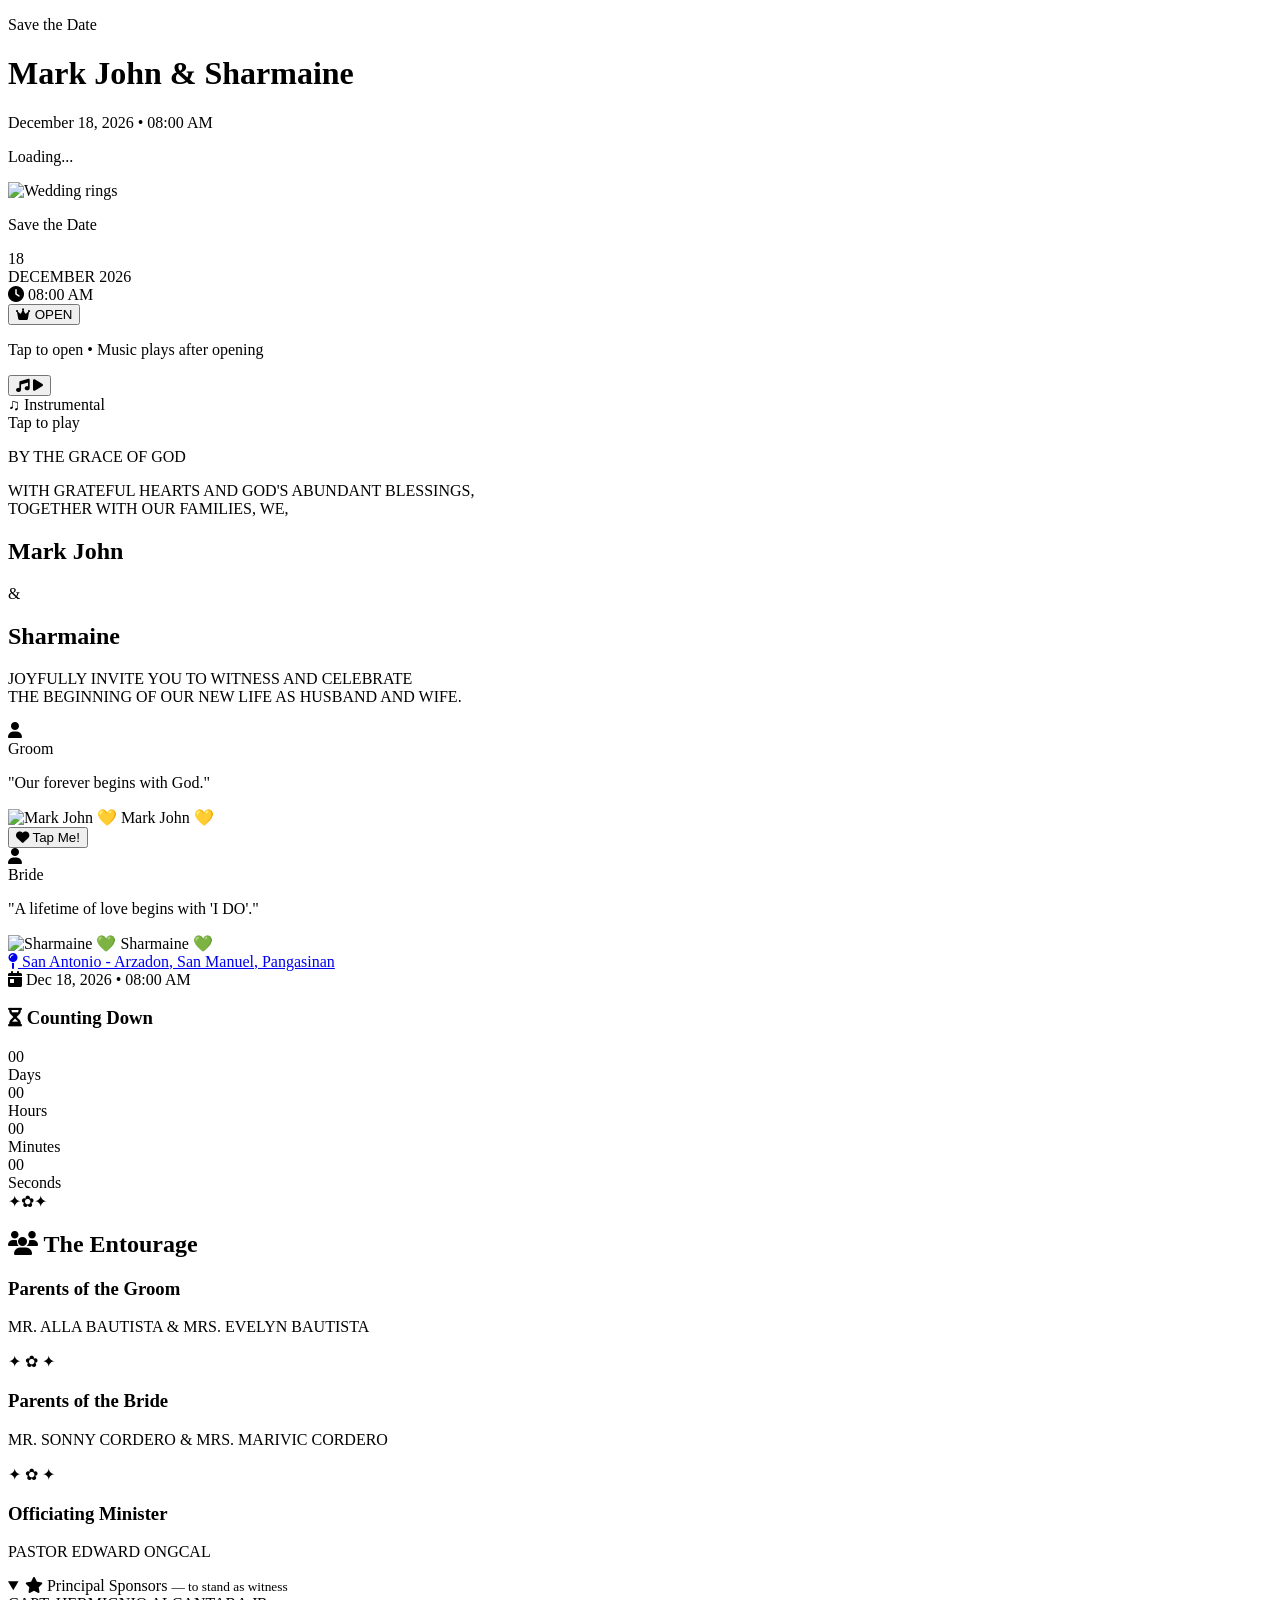
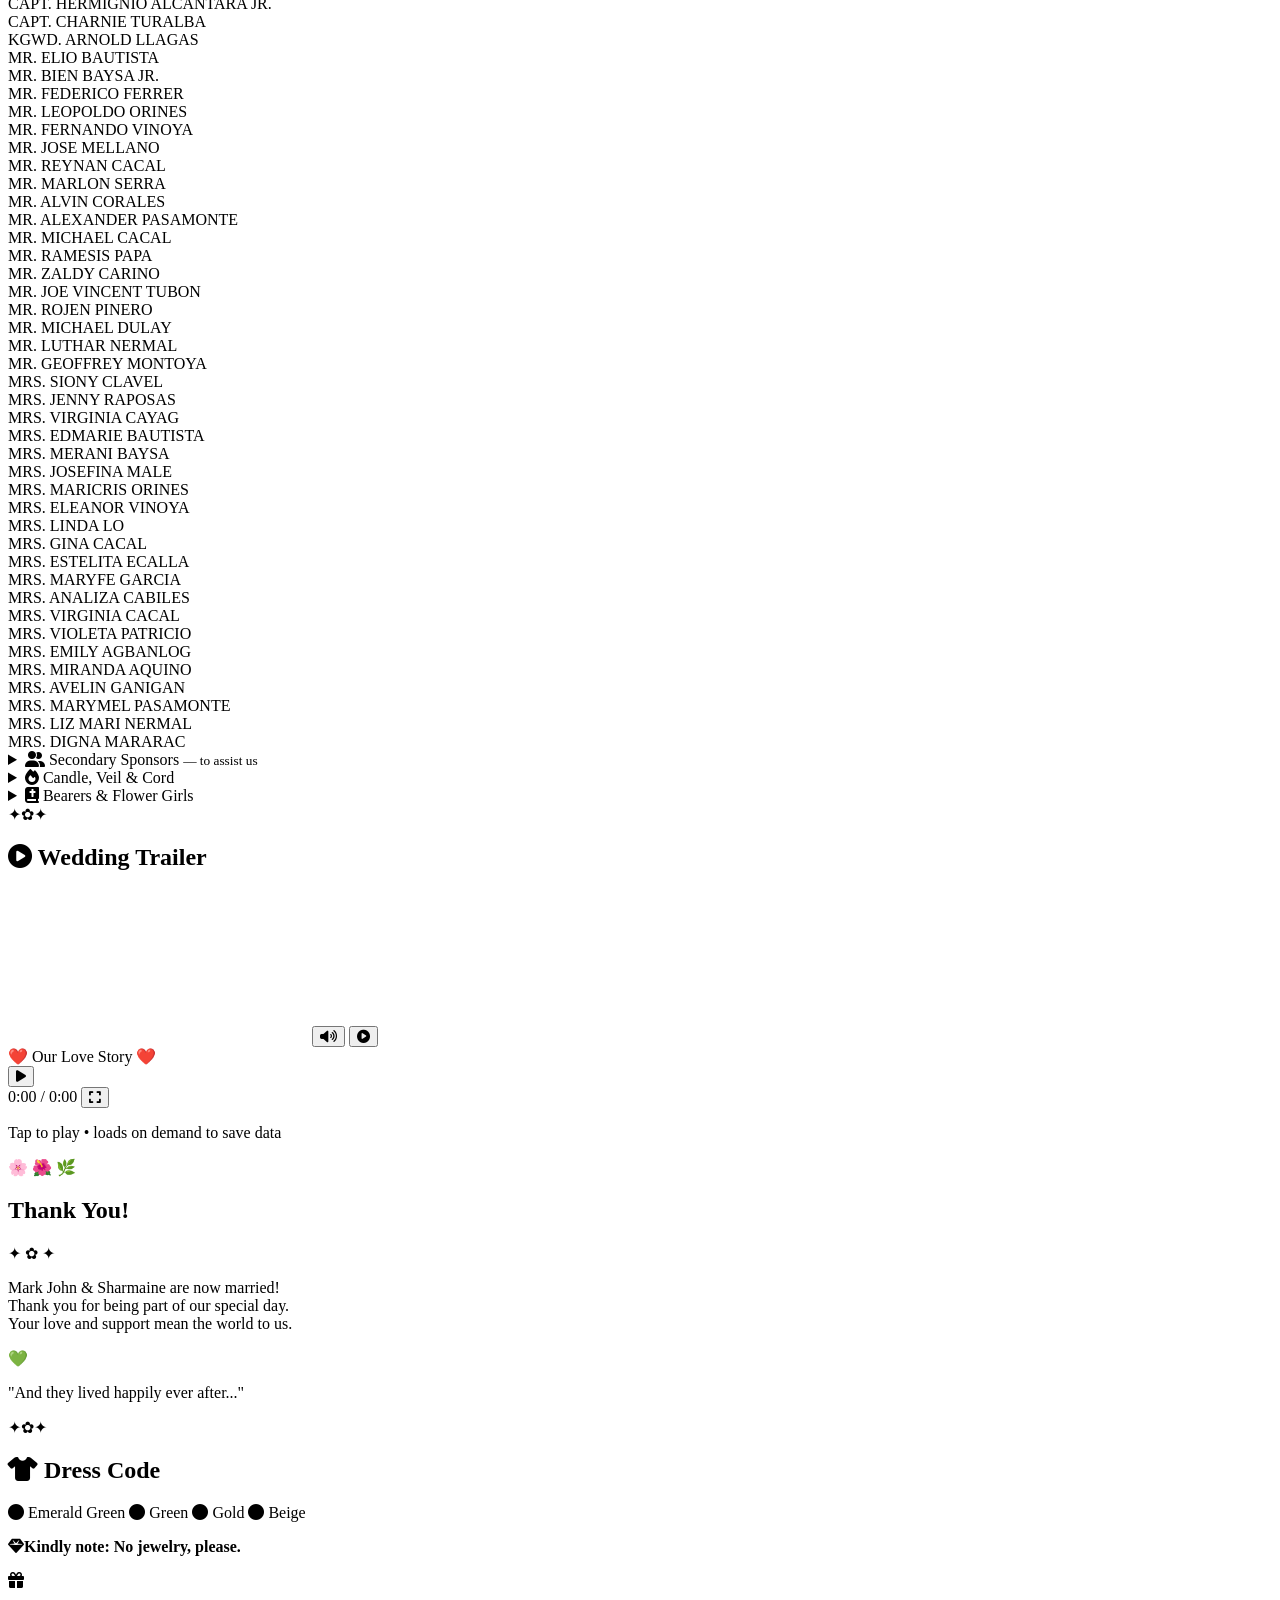
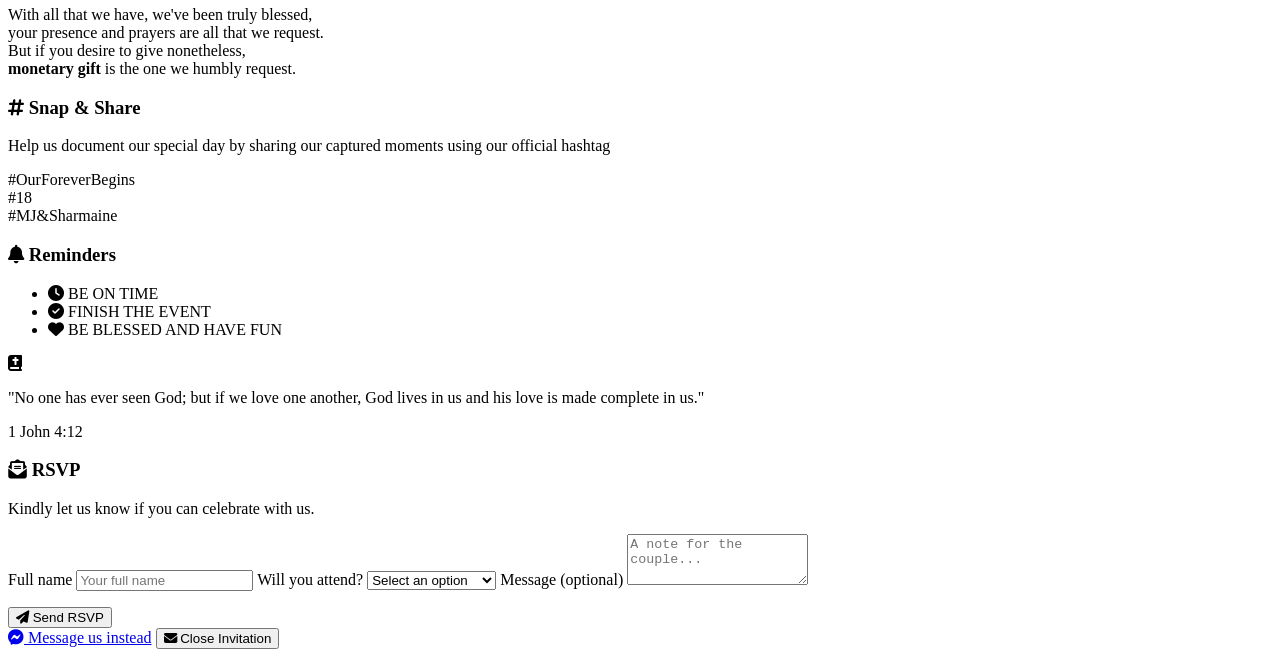
==== commit 7883984f: "Refactor asset paths in index.html Updated file paths for assets in index.html to reflect new direct" ====
--- a/index.html
+++ b/index.html
@@ -1,10 +1,12 @@
 <!DOCTYPE html>
 <html lang="en">
+
 <head>
   <meta charset="UTF-8">
   <meta name="viewport" content="width=device-width, initial-scale=1">
   <title>MJ &amp; Sharmaine Wedding 💌</title>
-  <meta name="description" content="You are invited to celebrate the wedding of Mark John & Sharmaine — December 18, 2026, 08:00 AM, San Antonio-Arzadon, San Manuel, Pangasinan.">
+  <meta name="description"
+    content="You are invited to celebrate the wedding of Mark John & Sharmaine — December 18, 2026, 08:00 AM, San Antonio-Arzadon, San Manuel, Pangasinan.">
   <meta name="theme-color" content="#0a1a14">
   <!-- Link preview (same repo name) -->
   <meta property="og:title" content="MJ & Sharmaine Wedding 💌">
@@ -14,21 +16,22 @@
   <meta property="og:url" content="https://bautistamarkjohn53.github.io/wedding-invitation/">
   <meta property="og:type" content="website">
   <meta property="og:site_name" content="MJ & Sharmaine Wedding">
-  <link rel="icon" type="image/png" href="invitation/img/ring.png">
+  <link rel="icon" type="image/png" href="wedding-invitation/img/ring.png">
   <!-- Critical preloads for instant photos (preloader waits for these) -->
-  <link rel="preload" as="image" href="invitation/img/mj.webp" type="image/webp">
-  <link rel="preload" as="image" href="invitation/img/maine.webp" type="image/webp">
-  <link rel="preload" as="image" href="invitation/img/youandme.webp" type="image/webp">
+  <link rel="preload" as="image" href="wedding-invitation/img/mj.webp" type="image/webp">
+  <link rel="preload" as="image" href="wedding-invitation/img/maine.webp" type="image/webp">
+  <link rel="preload" as="image" href="wedding-invitation/img/youandme.webp" type="image/webp">
   <!-- Self-hosted fonts (invitation/fonts/*.woff2) -->
-  <link rel="preload" as="font" type="font/woff2" crossorigin href="invitation/fonts/great-vibes-400.woff2">
-  <link rel="preload" as="font" type="font/woff2" crossorigin href="invitation/fonts/playfair-display-normal.woff2">
-  <link rel="preload" as="font" type="font/woff2" crossorigin href="invitation/fonts/playfair-display-italic.woff2">
-  <link rel="preload" as="font" type="font/woff2" crossorigin href="invitation/fonts/lato-400.woff2">
-  <link rel="preload" as="font" type="font/woff2" crossorigin href="invitation/fonts/lato-300.woff2">
-  <link rel="preload" as="font" type="font/woff2" crossorigin href="invitation/fonts/lato-700.woff2">
+  <link rel="preload" as="font" type="font/woff2" crossorigin href="wedding-invitation/fonts/great-vibes-400.woff2">
+  <link rel="preload" as="font" type="font/woff2" crossorigin href="wedding-invitation/fonts/playfair-display-normal.woff2">
+  <link rel="preload" as="font" type="font/woff2" crossorigin href="wedding-invitation/fonts/playfair-display-italic.woff2">
+  <link rel="preload" as="font" type="font/woff2" crossorigin href="wedding-invitation/fonts/lato-400.woff2">
+  <link rel="preload" as="font" type="font/woff2" crossorigin href="wedding-invitation/fonts/lato-300.woff2">
+  <link rel="preload" as="font" type="font/woff2" crossorigin href="wedding-invitation/fonts/lato-700.woff2">
   <link rel="stylesheet" href="https://cdnjs.cloudflare.com/ajax/libs/font-awesome/6.5.2/css/all.min.css">
-  <link rel="stylesheet" href="invitation/style.css">
+  <link rel="stylesheet" href="wedding-invitation/style.css">
 </head>
+
 <body aria-busy="true">
 
   <!-- PRELOADER: blocks start until critical assets are fully decoded -->
@@ -37,36 +40,15 @@
       <p class="preloader-eyebrow">Save the Date</p>
       <h1 class="preloader-names">Mark John <span>&amp;</span> Sharmaine</h1>
       <p class="preloader-date">December 18, 2026 • 08:00 AM</p>
-      <div class="preloader-bar" role="progressbar" aria-valuemin="0" aria-valuemax="100" aria-valuenow="0" id="preloaderBarWrap" aria-label="Loading">
+      <div class="preloader-bar" role="progressbar" aria-valuemin="0" aria-valuemax="100" aria-valuenow="0"
+        id="preloaderBarWrap" aria-label="Loading">
         <div class="preloader-fill" id="preloaderFill"></div>
       </div>
-      <p class="preloader-loading" aria-hidden="true">Loading<span class="loading-dots"><span>.</span><span>.</span><span>.</span></span></p>
+      <p class="preloader-loading" aria-hidden="true">Loading<span
+          class="loading-dots"><span>.</span><span>.</span><span>.</span></span></p>
       <button id="preloaderSkip" class="preloader-skip" hidden>Tap to continue</button>
     </div>
   </div>
-  <script>
-  // Gate preloader display on the "Mark John & Sharmaine" fonts (Great Vibes 100%).
-  // Runs synchronously at parse time, before first paint: inner stays hidden until loaded.
-  (function () {
-    var p = document.getElementById('preloader');
-    if (!p) return;
-    var done = false;
-    function show() { if (done) return; done = true; p.classList.add('fonts-ready'); }
-    try {
-      if (document.fonts && document.fonts.load) {
-        Promise.race([
-          Promise.all([
-            document.fonts.load('400 80px "Great Vibes"'),
-            document.fonts.load('700 16px "Playfair Display"'),
-            document.fonts.load('400 16px "Lato"')
-          ]),
-          new Promise(function (r) { setTimeout(r, 4000); })
-        ]).then(show);
-      } else { show(); }
-    } catch (e) { show(); }
-    setTimeout(show, 4000); // never trap the user behind a failed font
-  })();
-  </script>
 
   <div class="bg-gradient" aria-hidden="true"></div>
   <div class="bg-glow" aria-hidden="true"></div>
@@ -76,8 +58,9 @@
     <section class="cover-page" id="envelopeLayer" aria-label="Envelope cover">
       <div class="cover-content">
         <picture>
-          <source srcset="invitation/img/ring.webp" type="image/webp">
-          <img src="invitation/img/ring.png" alt="Wedding rings" width="100" height="100" class="ring-img" fetchpriority="high">
+          <source srcset="wedding-invitation/img/ring.webp" type="image/webp">
+          <img src="wedding-invitation/img/ring.png" alt="Wedding rings" width="100" height="100" class="ring-img"
+            fetchpriority="high">
         </picture>
         <p class="cover-save">Save the Date</p>
         <div class="cover-date">
@@ -104,7 +87,8 @@
         <div class="music-row" id="musicPlayerWrapper">
           <button class="music-player-circle" id="musicPlayer" aria-label="Play background music">
             <i class="fas fa-music disc-icon" id="discIcon" aria-hidden="true"></i>
-            <span class="play-pause-icon" id="playPauseBtn" aria-hidden="true"><i class="fas fa-play" id="playIcon"></i></span>
+            <span class="play-pause-icon" id="playPauseBtn" aria-hidden="true"><i class="fas fa-play"
+                id="playIcon"></i></span>
           </button>
           <div class="music-meta">
             <div class="music-label">♫ Instrumental</div>
@@ -115,13 +99,15 @@
         <!-- COUPLE -->
         <section class="couple-page" id="couplePage" aria-label="Couple">
           <p class="grace-text">BY THE GRACE OF GOD</p>
-          <p class="blessing-text">WITH GRATEFUL HEARTS AND GOD'S ABUNDANT BLESSINGS,<br>TOGETHER WITH OUR FAMILIES, WE,</p>
+          <p class="blessing-text">WITH GRATEFUL HEARTS AND GOD'S ABUNDANT BLESSINGS,<br>TOGETHER WITH OUR FAMILIES, WE,
+          </p>
           <div class="couple-names">
             <h2>Mark John</h2>
             <span class="and-symbol">&amp;</span>
             <h2>Sharmaine</h2>
           </div>
-          <p class="invite-text">JOYFULLY INVITE YOU TO WITNESS AND CELEBRATE<br>THE BEGINNING OF OUR NEW LIFE AS HUSBAND AND WIFE.</p>
+          <p class="invite-text">JOYFULLY INVITE YOU TO WITNESS AND CELEBRATE<br>THE BEGINNING OF OUR NEW LIFE AS
+            HUSBAND AND WIFE.</p>
 
           <div class="couple-grid">
             <article class="couple-card" id="jamesCard" tabindex="0" aria-label="Groom Mark John — tap to show photo">
@@ -130,8 +116,9 @@
               <p class="desc">"Our forever begins with God."</p>
               <div class="photo-overlay" aria-hidden="true">
                 <picture>
-                  <source srcset="invitation/img/mj.webp" type="image/webp">
-                  <img src="invitation/img/mj.jpg" alt="Mark John" width="800" height="1172" fetchpriority="high" decoding="async">
+                  <source srcset="wedding-invitation/img/mj.webp" type="image/webp">
+                  <img src="wedding-invitation/img/mj.jpg" alt="Mark John" width="800" height="1172" fetchpriority="high"
+                    decoding="async">
                 </picture>
                 <span class="photo-label">💛 Mark John 💛</span>
               </div>
@@ -146,8 +133,9 @@
               <p class="desc">"A lifetime of love begins with 'I DO'."</p>
               <div class="photo-overlay" aria-hidden="true">
                 <picture>
-                  <source srcset="invitation/img/maine.webp" type="image/webp">
-                  <img src="invitation/img/maine.jpg" alt="Sharmaine" width="800" height="1270" fetchpriority="high" decoding="async">
+                  <source srcset="wedding-invitation/img/maine.webp" type="image/webp">
+                  <img src="wedding-invitation/img/maine.jpg" alt="Sharmaine" width="800" height="1270" fetchpriority="high"
+                    decoding="async">
                 </picture>
                 <span class="photo-label">💚 Sharmaine 💚</span>
               </div>
@@ -160,7 +148,8 @@
                 <i class="fas fa-map-pin" aria-hidden="true"></i> San Antonio - Arzadon, San Manuel, Pangasinan
               </a>
             </div>
-            <div class="date-detail-item"><i class="fas fa-calendar-day" aria-hidden="true"></i> Dec 18, 2026 • 08:00 AM</div>
+            <div class="date-detail-item"><i class="fas fa-calendar-day" aria-hidden="true"></i> Dec 18, 2026 • 08:00 AM
+            </div>
           </div>
         </section>
 
@@ -168,14 +157,28 @@
         <section class="countdown-section" id="countdownSection" aria-label="Countdown">
           <h3><i class="fas fa-hourglass-half countdown-icon" aria-hidden="true"></i> Counting Down</h3>
           <div class="countdown-wrap">
-            <div class="countdown-item"><div class="number" id="days">00</div><div class="label">Days</div></div>
-            <div class="countdown-item"><div class="number" id="hours">00</div><div class="label">Hours</div></div>
-            <div class="countdown-item"><div class="number" id="minutes">00</div><div class="label">Minutes</div></div>
-            <div class="countdown-item"><div class="number" id="seconds">00</div><div class="label">Seconds</div></div>
-          </div>
-        </section>
-
-        <div class="page-divider" aria-hidden="true"><span class="divider-ornament">✦</span><span class="divider-line"></span><span class="divider-ornament">✿</span><span class="divider-line"></span><span class="divider-ornament">✦</span></div>
+            <div class="countdown-item">
+              <div class="number" id="days">00</div>
+              <div class="label">Days</div>
+            </div>
+            <div class="countdown-item">
+              <div class="number" id="hours">00</div>
+              <div class="label">Hours</div>
+            </div>
+            <div class="countdown-item">
+              <div class="number" id="minutes">00</div>
+              <div class="label">Minutes</div>
+            </div>
+            <div class="countdown-item">
+              <div class="number" id="seconds">00</div>
+              <div class="label">Seconds</div>
+            </div>
+          </div>
+        </section>
+
+        <div class="page-divider" aria-hidden="true"><span class="divider-ornament">✦</span><span
+            class="divider-line"></span><span class="divider-ornament">✿</span><span class="divider-line"></span><span
+            class="divider-ornament">✦</span></div>
 
         <!-- ENTOURAGE (collapsible for mobile) -->
         <section class="sponsors-page" id="sponsorsPage" aria-label="Entourage">
@@ -193,7 +196,8 @@
           </div>
 
           <details class="accordion" open>
-            <summary><i class="fas fa-star" aria-hidden="true"></i> Principal Sponsors <small>— to stand as witness</small></summary>
+            <summary><i class="fas fa-star" aria-hidden="true"></i> Principal Sponsors <small>— to stand as
+                witness</small></summary>
             <div class="principal-sponsors">
               <div class="sponsors-grid">
                 <div class="sponsor-column">
@@ -214,13 +218,13 @@
                   <div class="name-item">MR. RAMESIS PAPA</div>
                   <div class="name-item">MR. ZALDY CARINO</div>
                   <div class="name-item">MR. JOE VINCENT TUBON</div>
-                  <div class="name-item">MR. ERIC CABILES</div>
+                  <div class="name-item">MR. ROJEN PINERO</div>
                   <div class="name-item">MR. MICHAEL DULAY</div>
                   <div class="name-item">MR. LUTHAR NERMAL</div>
                   <div class="name-item">MR. GEOFFREY MONTOYA</div>
                 </div>
                 <div class="sponsor-column">
-                  <div class="name-item">MRS. DIGNA MARARAC</div>
+                  <div class="name-item">MRS. SIONY CLAVEL</div>
                   <div class="name-item">MRS. JENNY RAPOSAS</div>
                   <div class="name-item">MRS. VIRGINIA CAYAG</div>
                   <div class="name-item">MRS. EDMARIE BAUTISTA</div>
@@ -232,52 +236,52 @@
                   <div class="name-item">MRS. GINA CACAL</div>
                   <div class="name-item">MRS. ESTELITA ECALLA</div>
                   <div class="name-item">MRS. MARYFE GARCIA</div>
-                  <div class="name-item">MRS. EVELYN INES</div>
+                  <div class="name-item">MRS. ANALIZA CABILES</div>
                   <div class="name-item">MRS. VIRGINIA CACAL</div>
                   <div class="name-item">MRS. VIOLETA PATRICIO</div>
                   <div class="name-item">MRS. EMILY AGBANLOG</div>
                   <div class="name-item">MRS. MIRANDA AQUINO</div>
                   <div class="name-item">MRS. AVELIN GANIGAN</div>
-                  <div class="name-item">MRS. ANALIZA CABILES</div>
                   <div class="name-item">MRS. MARYMEL PASAMONTE</div>
                   <div class="name-item">MRS. LIZ MARI NERMAL</div>
-                  <div class="name-item">MRS. SIONY CLAVEL</div>
+                  <div class="name-item">MRS. DIGNA MARARAC</div>
                 </div>
               </div>
             </div>
           </details>
 
           <details class="accordion">
-            <summary><i class="fas fa-user-friends" aria-hidden="true"></i> Secondary Sponsors <small>— to assist us</small></summary>
+            <summary><i class="fas fa-user-friends" aria-hidden="true"></i> Secondary Sponsors <small>— to assist
+                us</small></summary>
             <div class="sponsors-grid two-col">
               <div class="sponsor-column">
                 <h3><i class="fas fa-user-tie" aria-hidden="true"></i> Best Man</h3>
                 <div class="name-item strong">SHERWIN CORDERO</div>
                 <h3><small>Groomsmen</small></h3>
+                <div class="name-item">ERICSON CABILES</div>
                 <div class="name-item">NEIL MALE</div>
-                <div class="name-item">ERICSON CABILES</div>
+                <div class="name-item">MARK ANTHONY SAPERA</div>
+                <div class="name-item">STEVEN USON</div>
                 <div class="name-item">EDMOND BAUTISTA</div>
                 <div class="name-item">CHRISTAN JOY GALUTAN</div>
-                <div class="name-item">JERDON MACARAEG</div>
-                <div class="name-item">MARK ANTHONY SAPERA</div>
                 <div class="name-item">JUN CRIS CORDERO</div>
                 <div class="name-item">TRISTAN VERN PATRICIO</div>
-                <div class="name-item">AERONICK JAIPHIL ORINES</div>
+                <div class="name-item">WINSTON CABILES</div>
                 <div class="name-item">ANDRE SOLIVEN</div>
               </div>
               <div class="sponsor-column">
                 <h3><i class="fas fa-user-friends" aria-hidden="true"></i> Maid of Honor</h3>
                 <div class="name-item strong">NORA RUTH BAUTISTA</div>
                 <h3><small>Bridesmaids</small></h3>
+                <div class="name-item">PRINCESS PASSAMONTE</div>
                 <div class="name-item">CATHERINE PATRICIO</div>
+                <div class="name-item">DIANNE BAUTISTA</div>
+                <div class="name-item">ROCHELLE PATRICIO</div>
+                <div class="name-item">CINDY SAPIGAO</div>
                 <div class="name-item">TRISHA VERN PATRICIO</div>
-                <div class="name-item">PRINCESS PASSAMONTE</div>
-                <div class="name-item">CINDY SAPIGAO</div>
-                <div class="name-item">ROCHELLE PATRICIO</div>
-                <div class="name-item">DIANNE BAUTISTA</div>
                 <div class="name-item">LARYZA BAYSA</div>
                 <div class="name-item">RIZZA CAYAG</div>
-                <div class="name-item">HILLARY PAULEEN ORINES</div>
+                <div class="name-item">STEFFI VINOYA</div>
                 <div class="name-item">JAMELLA PATRICIO</div>
               </div>
             </div>
@@ -286,42 +290,67 @@
           <details class="accordion">
             <summary><i class="fas fa-fire" aria-hidden="true"></i> Candle, Veil &amp; Cord</summary>
             <div class="roles-grid">
-              <div class="role-item"><i class="fas fa-fire" aria-hidden="true"></i><strong>Candle</strong><span>TO LIGHT OUR PATH</span><small>NEIL MALE &amp; CATHERINE PATRICIO</small></div>
-              <div class="role-item"><i class="fas fa-shirt" aria-hidden="true"></i><strong>Veil</strong><span>TO CLOTHE US AS ONE</span><small>SHERWIN CORDERO &amp; NORA RUTH BAUTISTA</small></div>
-              <div class="role-item"><i class="fas fa-link" aria-hidden="true"></i><strong>Cord</strong><span>TO BIND US TOGETHER</span><small>ERICSON CABILES &amp; TRISHA VERN PATRICIO</small></div>
+              <div class="role-item"><i class="fas fa-fire" aria-hidden="true"></i><strong>Candle</strong><span>TO LIGHT
+                  OUR PATH</span><small>NEIL MALE &amp; CATHERINE PATRICIO</small></div>
+              <div class="role-item"><i class="fas fa-shirt" aria-hidden="true"></i><strong>Veil</strong><span>TO CLOTHE
+                  US AS ONE</span><small>SHERWIN CORDERO &amp; NORA RUTH BAUTISTA</small></div>
+              <div class="role-item"><i class="fas fa-link" aria-hidden="true"></i><strong>Cord</strong><span>TO BIND US
+                  TOGETHER</span><small>ERICSON CABILES &amp; PRINCESS PASSAMONTE</small></div>
             </div>
           </details>
 
           <details class="accordion">
             <summary><i class="fas fa-bible" aria-hidden="true"></i> Bearers &amp; Flower Girls</summary>
             <div class="roles-grid single">
-              <div class="role-item"><i class="fas fa-bible" aria-hidden="true"></i><strong>Bible Bearer</strong><span>SYMBOL OF LOVE</span><small>LHANN ANDERSEN BAUTISTA</small></div>
-              <div class="role-item"><i class="fas fa-coins" aria-hidden="true"></i><strong>Coin Bearer</strong><span>SYMBOL OF TREASURE</span><small>RUSSEL PAPA</small></div>
-              <div class="role-item"><i class="fas fa-file-contract" aria-hidden="true"></i><strong>Marriage Contract Bearer</strong><span>SYMBOL OF FAITH</span><small>SHENRICK CORDERO</small></div>
-              <div class="role-item"><i class="fas fa-flower" aria-hidden="true"></i><strong>Flower Girls</strong><span>TO SHOWER OUR PATH</span><small>ELORA ADALYN SANTIAGO<br>ZYRINE KIM TUBERA<br>QUEYRESH JESUSA ORPILLA<br>SIDNEY SEN PALEAN<br>ZALIYA HIRA MALE</small></div>
+              <div class="role-item"><i class="fas fa-bible" aria-hidden="true"></i><strong>Bible
+                  Bearer</strong><span>SYMBOL OF LOVE</span><small>LHANN ANDERSEN BAUTISTA</small></div>
+              <div class="role-item"><i class="fas fa-coins" aria-hidden="true"></i><strong>Coin
+                  Bearer</strong><span>SYMBOL OF TREASURE</span><small>RUSSEL PAPA</small></div>
+              <div class="role-item"><i class="fas fa-file-contract" aria-hidden="true"></i><strong>Marriage Contract
+                  Bearer</strong><span>SYMBOL OF FAITH</span><small>SHENRICK CORDERO</small></div>
+              <div class="role-item"><i class="fas fa-flower" aria-hidden="true"></i><strong>Flower
+                  Girls</strong><span>TO SHOWER OUR PATH</span><small>ELORA ADALYN SANTIAGO<br>ZYRINE KIM
+                  TUBERA<br>QUEYRESH JESUSA ORPILLA<br>SIDNEY SEN PALEAN<br>ZALIYA HIRA MALE</small></div>
             </div>
           </details>
         </section>
 
-        <div class="page-divider" aria-hidden="true"><span class="divider-ornament">✦</span><span class="divider-line"></span><span class="divider-ornament">✿</span><span class="divider-line"></span><span class="divider-ornament">✦</span></div>
+        <div class="page-divider" aria-hidden="true"><span class="divider-ornament">✦</span><span
+            class="divider-line"></span><span class="divider-ornament">✿</span><span class="divider-line"></span><span
+            class="divider-ornament">✦</span></div>
 
         <!-- VIDEO -->
         <section class="video-page" id="videoPage" aria-label="Wedding trailer">
-          <h2 class="page-title" id="videoTitle"><i class="fas fa-play-circle" aria-hidden="true"></i> Wedding Trailer</h2>
+          <h2 class="page-title" id="videoTitle"><i class="fas fa-play-circle" aria-hidden="true"></i> Wedding Trailer
+          </h2>
           <div class="video-container" id="videoContainer">
-            <video id="weddingVideo" playsinline preload="none" poster="invitation/img/youandme.jpeg">
-              <source src="invitation/vid/you-and-me.mp4" type="video/mp4">
+            <video id="weddingVideo" playsinline preload="none" poster="wedding-invitation/img/youandme.jpeg">
+              <source src="wedding-invitation/vid/video-1.mp4" type="video/mp4" data-label="❤️ Our Love Story ❤️"
+                data-poster="wedding-invitation/img/youandme.jpeg">
+              <source src="wedding-invitation/vid/video-2.mp4" type="video/mp4" data-label="💍 Our Journey 💍"
+                data-poster="wedding-invitation/img/youandme.jpeg">
+              <source src="wedding-invitation/vid/video-3.mp4" type="video/mp4" data-label="💚 Forever 💚"
+                data-poster="wedding-invitation/img/youandme.jpeg">
             </video>
-            <button class="volume-btn" id="volumeBtn" aria-label="Mute video"><i class="fas fa-volume-up" id="volumeIcon" aria-hidden="true"></i></button>
-            <button class="play-btn-overlay" id="videoPlayBtn" aria-label="Play video"><i class="fas fa-play-circle" aria-hidden="true"></i></button>
-            <div class="video-label">❤️ Our Love Story ❤️</div>
+            <button class="video-nav prev" id="prevVideoBtn" aria-label="Previous video" hidden><i
+                class="fas fa-chevron-left" aria-hidden="true"></i></button>
+            <button class="video-nav next" id="nextVideoBtn" aria-label="Next video" hidden><i
+                class="fas fa-chevron-right" aria-hidden="true"></i></button>
+            <button class="volume-btn" id="volumeBtn" aria-label="Mute video"><i class="fas fa-volume-up"
+                id="volumeIcon" aria-hidden="true"></i></button>
+            <button class="play-btn-overlay" id="videoPlayBtn" aria-label="Play video"><i class="fas fa-play-circle"
+                aria-hidden="true"></i></button>
+            <div class="video-label" id="videoLabel">❤️ Our Love Story ❤️</div>
             <div class="video-controls">
-              <button id="playPauseVideoBtn" aria-label="Play or pause video"><i class="fas fa-play" id="videoPlayIcon" aria-hidden="true"></i></button>
-              <div class="progress-bar" id="progressBar" role="slider" aria-label="Video progress" aria-valuemin="0" aria-valuemax="100" aria-valuenow="0" tabindex="0">
+              <button id="playPauseVideoBtn" aria-label="Play or pause video"><i class="fas fa-play" id="videoPlayIcon"
+                  aria-hidden="true"></i></button>
+              <div class="progress-bar" id="progressBar" role="slider" aria-label="Video progress" aria-valuemin="0"
+                aria-valuemax="100" aria-valuenow="0" tabindex="0">
                 <div class="progress-fill" id="progressFill"></div>
               </div>
               <span class="time-display" id="timeDisplay">0:00 / 0:00</span>
-              <button id="fullscreenBtn" class="fullscreen-btn" aria-label="Fullscreen"><i class="fas fa-expand" id="fullscreenIcon" aria-hidden="true"></i></button>
+              <button id="fullscreenBtn" class="fullscreen-btn" aria-label="Fullscreen"><i class="fas fa-expand"
+                  id="fullscreenIcon" aria-hidden="true"></i></button>
             </div>
           </div>
           <p class="media-note" id="videoStatus">Tap to play • loads on demand to save data</p>
@@ -333,29 +362,36 @@
             <div class="post-wedding-flowers" aria-hidden="true">🌸 🌺 🌿</div>
             <h2 class="post-wedding-title">Thank You!</h2>
             <div class="post-wedding-divider" aria-hidden="true">✦ ✿ ✦</div>
-            <p class="post-wedding-text">Mark John &amp; Sharmaine are now married!<br>Thank you for being part of our special day.<br>Your love and support mean the world to us.</p>
+            <p class="post-wedding-text">Mark John &amp; Sharmaine are now married!<br>Thank you for being part of our
+              special day.<br>Your love and support mean the world to us.</p>
             <div class="post-wedding-heart" aria-hidden="true">💚</div>
             <p class="post-wedding-verse">"And they lived happily ever after..."</p>
           </div>
         </section>
 
-        <div class="page-divider" aria-hidden="true"><span class="divider-ornament">✦</span><span class="divider-line"></span><span class="divider-ornament">✿</span><span class="divider-line"></span><span class="divider-ornament">✦</span></div>
+        <div class="page-divider" aria-hidden="true"><span class="divider-ornament">✦</span><span
+            class="divider-line"></span><span class="divider-ornament">✿</span><span class="divider-line"></span><span
+            class="divider-ornament">✦</span></div>
 
         <!-- DETAILS -->
         <section class="details-page" id="detailsPage" aria-label="Details">
           <h2 class="page-title"><i class="fas fa-shirt" aria-hidden="true"></i> Dress Code</h2>
           <div class="attendance-section">
             <div class="color-palette">
-              <span class="color-item"><i class="fas fa-circle emerald-color" aria-hidden="true"></i> Emerald Green</span>
+              <span class="color-item"><i class="fas fa-circle emerald-color" aria-hidden="true"></i> Emerald
+                Green</span>
               <span class="color-item"><i class="fas fa-circle green-color" aria-hidden="true"></i> Green</span>
               <span class="color-item"><i class="fas fa-circle gold-color" aria-hidden="true"></i> Gold</span>
               <span class="color-item"><i class="fas fa-circle beige-color" aria-hidden="true"></i> Beige</span>
             </div>
-            <p class="no-jewelry"><i class="fas fa-gem" aria-hidden="true"></i><strong>Kindly note: No jewelry, please.</strong></p>
+            <p class="no-jewelry"><i class="fas fa-gem" aria-hidden="true"></i><strong>Kindly note: No jewelry,
+                please.</strong></p>
           </div>
           <div class="gift-message">
             <i class="fas fa-gift" aria-hidden="true"></i>
-            <p>With all that we have, we've been truly blessed,<br>your presence and prayers are all that we request.<br>But if you desire to give nonetheless,<br><strong>monetary gift</strong> is the one we humbly request.</p>
+            <p>With all that we have, we've been truly blessed,<br>your presence and prayers are all that we
+              request.<br>But if you desire to give nonetheless,<br><strong>monetary gift</strong> is the one we humbly
+              request.</p>
           </div>
           <div class="hashtag-section">
             <h3><i class="fas fa-hashtag" aria-hidden="true"></i> Snap &amp; Share</h3>
@@ -374,12 +410,51 @@
           </div>
           <div class="bible-verse">
             <i class="fas fa-bible" aria-hidden="true"></i>
-            <p>"No one has ever seen God; but if we love one another, God lives in us and his love is made complete in us."</p>
+            <p>"No one has ever seen God; but if we love one another, God lives in us and his love is made complete in
+              us."</p>
             <span>1 John 4:12</span>
           </div>
+          <div class="rsvp-section" id="rsvpSection">
+            <h3><i class="fas fa-envelope-open-text" aria-hidden="true"></i> RSVP</h3>
+            <p class="rsvp-note">Kindly let us know if you can celebrate with us.</p>
+            <form class="rsvp-form" id="rsvpForm" novalidate>
+              <label class="rsvp-field">
+                <span>Full name</span>
+                <input type="text" id="rsvpName" name="name" placeholder="Your full name" maxlength="100"
+                  autocomplete="name" required>
+              </label>
+              <label class="rsvp-field">
+                <span>Will you attend?</span>
+                <select id="rsvpAttendance" name="attendance" required>
+                  <option value="" selected disabled>Select an option</option>
+                  <option value="Yes, I'll be there">Yes, I'll be there</option>
+                  <option value="No, I can't make it">No, I can't make it</option>
+                </select>
+              </label>
+              <label class="rsvp-field" id="rsvpGuestsField" hidden>
+                <span>Number of guests (including you)</span>
+                <input type="number" id="rsvpGuests" name="guests" min="1" max="10" value="1" inputmode="numeric">
+              </label>
+              <label class="rsvp-field">
+                <span>Message (optional)</span>
+                <textarea id="rsvpMessage" name="message" rows="3" maxlength="500"
+                  placeholder="A note for the couple..."></textarea>
+              </label>
+              <p class="rsvp-status" id="rsvpStatus" role="status" aria-live="polite"></p>
+              <button type="submit" class="btn-gold" id="rsvpSubmit"><i class="fas fa-paper-plane"
+                  aria-hidden="true"></i> Send RSVP</button>
+            </form>
+            <div class="rsvp-thanks" id="rsvpThanks" hidden>
+              <i class="fas fa-heart" aria-hidden="true"></i>
+              <p>Thank you! Your RSVP has been received.</p>
+            </div>
+          </div>
+
           <div class="action-section" id="actionSection">
-            <a href="https://m.me/janjan.delbarrio.official" target="_blank" rel="noopener" class="btn-gold" id="rsvpBtn"><i class="fab fa-facebook-messenger" aria-hidden="true"></i> Message now</a>
-            <button class="close-seal-btn" id="closeSealBtn"><i class="fas fa-envelope" aria-hidden="true"></i> Close Invitation</button>
+            <a href="https://m.me/janjan.delbarrio.official" target="_blank" rel="noopener" class="btn-gold"
+              id="rsvpBtn"><i class="fab fa-facebook-messenger" aria-hidden="true"></i> Message us instead</a>
+            <button class="close-seal-btn" id="closeSealBtn"><i class="fas fa-envelope" aria-hidden="true"></i> Close
+              Invitation</button>
           </div>
         </section>
 
@@ -388,10 +463,11 @@
   </main>
 
   <audio id="bgAudio" preload="none" loop>
-    <source src="invitation/music/wedding-audio.mp3" type="audio/mpeg">
+    <source src="wedding-invitation/music/wedding-audio.mp3" type="audio/mpeg">
   </audio>
   <div class="confetti-container" id="confettiContainer" aria-hidden="true"></div>
 
-  <script src="invitation/script.js" defer></script>
+  <script src="wedding-invitation/script.js" defer></script>
 </body>
+
 </html>
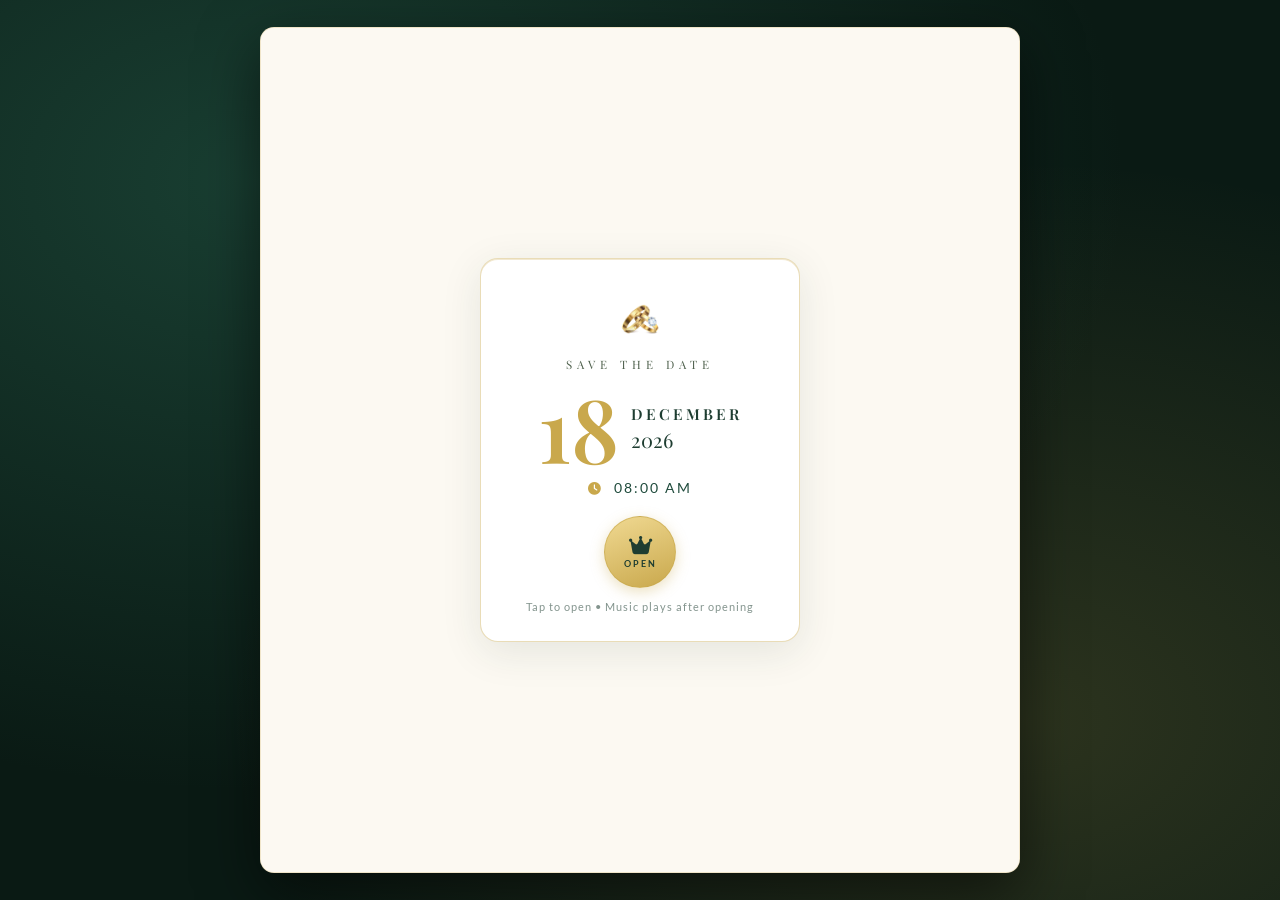
==== commit 5eeeded8: "ID_02 fix UI/UX" ====
--- a/index.html
+++ b/index.html
@@ -16,20 +16,20 @@
   <meta property="og:url" content="https://bautistamarkjohn53.github.io/wedding-invitation/">
   <meta property="og:type" content="website">
   <meta property="og:site_name" content="MJ & Sharmaine Wedding">
-  <link rel="icon" type="image/png" href="wedding-invitation/img/ring.png">
+  <link rel="icon" type="image/png" href="img/ring.png">
   <!-- Critical preloads for instant photos (preloader waits for these) -->
-  <link rel="preload" as="image" href="wedding-invitation/img/mj.webp" type="image/webp">
-  <link rel="preload" as="image" href="wedding-invitation/img/maine.webp" type="image/webp">
-  <link rel="preload" as="image" href="wedding-invitation/img/youandme.webp" type="image/webp">
-  <!-- Self-hosted fonts (invitation/fonts/*.woff2) -->
-  <link rel="preload" as="font" type="font/woff2" crossorigin href="wedding-invitation/fonts/great-vibes-400.woff2">
-  <link rel="preload" as="font" type="font/woff2" crossorigin href="wedding-invitation/fonts/playfair-display-normal.woff2">
-  <link rel="preload" as="font" type="font/woff2" crossorigin href="wedding-invitation/fonts/playfair-display-italic.woff2">
-  <link rel="preload" as="font" type="font/woff2" crossorigin href="wedding-invitation/fonts/lato-400.woff2">
-  <link rel="preload" as="font" type="font/woff2" crossorigin href="wedding-invitation/fonts/lato-300.woff2">
-  <link rel="preload" as="font" type="font/woff2" crossorigin href="wedding-invitation/fonts/lato-700.woff2">
+  <link rel="preload" as="image" href="img/mj.webp" type="image/webp">
+  <link rel="preload" as="image" href="img/maine.webp" type="image/webp">
+  <link rel="preload" as="image" href="img/youandme.webp" type="image/webp">
+  <!-- Self-hosted fonts (fonts/*.woff2) -->
+  <link rel="preload" as="font" type="font/woff2" crossorigin href="fonts/great-vibes-400.woff2">
+  <link rel="preload" as="font" type="font/woff2" crossorigin href="fonts/playfair-display-normal.woff2">
+  <link rel="preload" as="font" type="font/woff2" crossorigin href="fonts/playfair-display-italic.woff2">
+  <link rel="preload" as="font" type="font/woff2" crossorigin href="fonts/lato-400.woff2">
+  <link rel="preload" as="font" type="font/woff2" crossorigin href="fonts/lato-300.woff2">
+  <link rel="preload" as="font" type="font/woff2" crossorigin href="fonts/lato-700.woff2">
   <link rel="stylesheet" href="https://cdnjs.cloudflare.com/ajax/libs/font-awesome/6.5.2/css/all.min.css">
-  <link rel="stylesheet" href="wedding-invitation/style.css">
+  <link rel="stylesheet" href="style.css">
 </head>
 
 <body aria-busy="true">
@@ -53,13 +53,13 @@
   <div class="bg-gradient" aria-hidden="true"></div>
   <div class="bg-glow" aria-hidden="true"></div>
 
-  <main class="book-container" id="weddingCard">
+  <main class="book-container">
     <!-- COVER -->
     <section class="cover-page" id="envelopeLayer" aria-label="Envelope cover">
       <div class="cover-content">
         <picture>
-          <source srcset="wedding-invitation/img/ring.webp" type="image/webp">
-          <img src="wedding-invitation/img/ring.png" alt="Wedding rings" width="100" height="100" class="ring-img"
+          <source srcset="img/ring.webp" type="image/webp">
+          <img src="img/ring.png" alt="Wedding rings" width="100" height="100" class="ring-img"
             fetchpriority="high">
         </picture>
         <p class="cover-save">Save the Date</p>
@@ -87,7 +87,7 @@
         <div class="music-row" id="musicPlayerWrapper">
           <button class="music-player-circle" id="musicPlayer" aria-label="Play background music">
             <i class="fas fa-music disc-icon" id="discIcon" aria-hidden="true"></i>
-            <span class="play-pause-icon" id="playPauseBtn" aria-hidden="true"><i class="fas fa-play"
+            <span class="play-pause-icon" aria-hidden="true"><i class="fas fa-play"
                 id="playIcon"></i></span>
           </button>
           <div class="music-meta">
@@ -116,8 +116,8 @@
               <p class="desc">"Our forever begins with God."</p>
               <div class="photo-overlay" aria-hidden="true">
                 <picture>
-                  <source srcset="wedding-invitation/img/mj.webp" type="image/webp">
-                  <img src="wedding-invitation/img/mj.jpg" alt="Mark John" width="800" height="1172" fetchpriority="high"
+                  <source srcset="img/mj.webp" type="image/webp">
+                  <img src="img/mj.jpg" alt="Mark John" width="800" height="1172" fetchpriority="high"
                     decoding="async">
                 </picture>
                 <span class="photo-label">💛 Mark John 💛</span>
@@ -133,8 +133,8 @@
               <p class="desc">"A lifetime of love begins with 'I DO'."</p>
               <div class="photo-overlay" aria-hidden="true">
                 <picture>
-                  <source srcset="wedding-invitation/img/maine.webp" type="image/webp">
-                  <img src="wedding-invitation/img/maine.jpg" alt="Sharmaine" width="800" height="1270" fetchpriority="high"
+                  <source srcset="img/maine.webp" type="image/webp">
+                  <img src="img/maine.jpg" alt="Sharmaine" width="800" height="1270" fetchpriority="high"
                     decoding="async">
                 </picture>
                 <span class="photo-label">💚 Sharmaine 💚</span>
@@ -155,7 +155,7 @@
 
         <!-- COUNTDOWN -->
         <section class="countdown-section" id="countdownSection" aria-label="Countdown">
-          <h3><i class="fas fa-hourglass-half countdown-icon" aria-hidden="true"></i> Counting Down</h3>
+          <h3><i class="fas fa-hourglass-half" aria-hidden="true"></i> Counting Down</h3>
           <div class="countdown-wrap">
             <div class="countdown-item">
               <div class="number" id="days">00</div>
@@ -181,7 +181,7 @@
             class="divider-ornament">✦</span></div>
 
         <!-- ENTOURAGE (collapsible for mobile) -->
-        <section class="sponsors-page" id="sponsorsPage" aria-label="Entourage">
+        <section id="sponsorsPage" aria-label="Entourage">
           <h2 class="page-title"><i class="fas fa-users" aria-hidden="true"></i> The Entourage</h2>
 
           <div class="parents-section">
@@ -198,7 +198,7 @@
           <details class="accordion" open>
             <summary><i class="fas fa-star" aria-hidden="true"></i> Principal Sponsors <small>— to stand as
                 witness</small></summary>
-            <div class="principal-sponsors">
+            <div>
               <div class="sponsors-grid">
                 <div class="sponsor-column">
                   <div class="name-item">CAPT. HERMIGNIO ALCANTARA JR.</div>
@@ -320,17 +320,17 @@
             class="divider-ornament">✦</span></div>
 
         <!-- VIDEO -->
-        <section class="video-page" id="videoPage" aria-label="Wedding trailer">
-          <h2 class="page-title" id="videoTitle"><i class="fas fa-play-circle" aria-hidden="true"></i> Wedding Trailer
+        <section class="video-page" aria-label="Wedding trailer">
+          <h2 class="page-title"><i class="fas fa-play-circle" aria-hidden="true"></i> Groom &amp; Bride Video
           </h2>
           <div class="video-container" id="videoContainer">
-            <video id="weddingVideo" playsinline preload="none" poster="wedding-invitation/img/youandme.jpeg">
-              <source src="wedding-invitation/vid/video-1.mp4" type="video/mp4" data-label="❤️ Our Love Story ❤️"
-                data-poster="wedding-invitation/img/youandme.jpeg">
-              <source src="wedding-invitation/vid/video-2.mp4" type="video/mp4" data-label="💍 Our Journey 💍"
-                data-poster="wedding-invitation/img/youandme.jpeg">
-              <source src="wedding-invitation/vid/video-3.mp4" type="video/mp4" data-label="💚 Forever 💚"
-                data-poster="wedding-invitation/img/youandme.jpeg">
+            <video id="weddingVideo" playsinline preload="none" poster="img/youandme.jpeg">
+              <source src="vid/video-1.mp4" type="video/mp4" data-label="❤️ Our Love Story ❤️"
+                data-poster="img/youandme.jpeg">
+              <source src="vid/video-2.mp4" type="video/mp4" data-label="💍 Our Journey 💍"
+                data-poster="img/youandme.jpeg">
+              <source src="vid/video-3.mp4" type="video/mp4" data-label="💚 Forever 💚"
+                data-poster="img/youandme.jpeg">
             </video>
             <button class="video-nav prev" id="prevVideoBtn" aria-label="Previous video" hidden><i
                 class="fas fa-chevron-left" aria-hidden="true"></i></button>
@@ -349,7 +349,7 @@
                 <div class="progress-fill" id="progressFill"></div>
               </div>
               <span class="time-display" id="timeDisplay">0:00 / 0:00</span>
-              <button id="fullscreenBtn" class="fullscreen-btn" aria-label="Fullscreen"><i class="fas fa-expand"
+              <button id="fullscreenBtn" aria-label="Fullscreen"><i class="fas fa-expand"
                   id="fullscreenIcon" aria-hidden="true"></i></button>
             </div>
           </div>
@@ -358,10 +358,10 @@
 
         <!-- THANK YOU -->
         <section class="post-wedding-section" id="postWeddingSection" aria-label="Thank you">
-          <div class="post-wedding-content">
-            <div class="post-wedding-flowers" aria-hidden="true">🌸 🌺 🌿</div>
+          <div>
+            <div aria-hidden="true">🌸 🌺 🌿</div>
             <h2 class="post-wedding-title">Thank You!</h2>
-            <div class="post-wedding-divider" aria-hidden="true">✦ ✿ ✦</div>
+            <div aria-hidden="true">✦ ✿ ✦</div>
             <p class="post-wedding-text">Mark John &amp; Sharmaine are now married!<br>Thank you for being part of our
               special day.<br>Your love and support mean the world to us.</p>
             <div class="post-wedding-heart" aria-hidden="true">💚</div>
@@ -374,9 +374,9 @@
             class="divider-ornament">✦</span></div>
 
         <!-- DETAILS -->
-        <section class="details-page" id="detailsPage" aria-label="Details">
+        <section id="detailsPage" aria-label="Details">
           <h2 class="page-title"><i class="fas fa-shirt" aria-hidden="true"></i> Dress Code</h2>
-          <div class="attendance-section">
+          <div>
             <div class="color-palette">
               <span class="color-item"><i class="fas fa-circle emerald-color" aria-hidden="true"></i> Emerald
                 Green</span>
@@ -414,7 +414,7 @@
               us."</p>
             <span>1 John 4:12</span>
           </div>
-          <div class="rsvp-section" id="rsvpSection">
+          <div class="rsvp-section">
             <h3><i class="fas fa-envelope-open-text" aria-hidden="true"></i> RSVP</h3>
             <p class="rsvp-note">Kindly let us know if you can celebrate with us.</p>
             <form class="rsvp-form" id="rsvpForm" novalidate>
@@ -450,9 +450,9 @@
             </div>
           </div>
 
-          <div class="action-section" id="actionSection">
-            <a href="https://m.me/janjan.delbarrio.official" target="_blank" rel="noopener" class="btn-gold"
-              id="rsvpBtn"><i class="fab fa-facebook-messenger" aria-hidden="true"></i> Message us instead</a>
+          <div class="action-section">
+            <a href="https://m.me/janjan.delbarrio.official" target="_blank" rel="noopener" class="btn-gold"><i
+                class="fab fa-facebook-messenger" aria-hidden="true"></i> Message us instead</a>
             <button class="close-seal-btn" id="closeSealBtn"><i class="fas fa-envelope" aria-hidden="true"></i> Close
               Invitation</button>
           </div>
@@ -463,11 +463,11 @@
   </main>
 
   <audio id="bgAudio" preload="none" loop>
-    <source src="wedding-invitation/music/wedding-audio.mp3" type="audio/mpeg">
+    <source src="music/wedding-audio.mp3" type="audio/mpeg">
   </audio>
   <div class="confetti-container" id="confettiContainer" aria-hidden="true"></div>
 
-  <script src="wedding-invitation/script.js" defer></script>
+  <script src="script.js" defer></script>
 </body>
 
 </html>
--- a/style.css
+++ b/style.css
@@ -0,0 +1,1623 @@
+/* MJ & Sharmaine — mobile-first fresh, emerald + gold */
+/* Self-hosted woff2 (latin) — no Google Fonts CDN needed */
+@font-face {
+  font-family: 'Great Vibes';
+  font-style: normal;
+  font-weight: 400;
+  font-display: swap;
+  src: url("./fonts/great-vibes-400.woff2") format("woff2")
+}
+
+@font-face {
+  font-family: 'Lato';
+  font-style: normal;
+  font-weight: 300;
+  font-display: swap;
+  src: url("./fonts/lato-300.woff2") format("woff2")
+}
+
+@font-face {
+  font-family: 'Lato';
+  font-style: normal;
+  font-weight: 400;
+  font-display: swap;
+  src: url("./fonts/lato-400.woff2") format("woff2")
+}
+
+@font-face {
+  font-family: 'Lato';
+  font-style: normal;
+  font-weight: 700;
+  font-display: swap;
+  src: url("./fonts/lato-700.woff2") format("woff2")
+}
+
+@font-face {
+  font-family: 'Playfair Display';
+  font-style: normal;
+  font-weight: 400 900;
+  font-display: swap;
+  src: url("./fonts/playfair-display-normal.woff2") format("woff2")
+}
+
+@font-face {
+  font-family: 'Playfair Display';
+  font-style: italic;
+  font-weight: 400 900;
+  font-display: swap;
+  src: url("./fonts/playfair-display-italic.woff2") format("woff2")
+}
+
+:root {
+  --bg: #0a1a14;
+  --emerald: #1e4a3b;
+  --emerald-2: #2b6b56;
+  --gold: #c9a84c;
+  --gold-2: #e4cf8a;
+  --cream: #fcf9f2;
+  --paper: #f7f2e9;
+  --ink: #1e3d31;
+  --muted: #4d5f4b;
+  --radius: 14px;
+  --shadow: 0 20px 60px rgba(0, 0, 0, .55);
+  /* FONT system: 1=script names, 2=serif headings, 3=clean sans details */
+  --font-1: 'Great Vibes', cursive;
+  --font-2: 'Playfair Display', Georgia, serif;
+  --font-3: 'Lato', system-ui, -apple-system, sans-serif;
+}
+
+* {
+  margin: 0;
+  padding: 0;
+  box-sizing: border-box
+}
+
+html {
+  scroll-behavior: smooth;
+  -webkit-text-size-adjust: 100%
+}
+
+body {
+  font-family: var(--font-3);
+  color: var(--ink);
+  min-height: 100vh;
+  min-height: 100dvh;
+  min-height: 100svh;
+  display: flex;
+  align-items: center;
+  justify-content: center;
+  padding: 12px;
+  padding-bottom: 32px;
+  background: var(--bg);
+  overflow-x: hidden;
+}
+
+/* Long invitation scrolls from top; cover state stays vertically centered */
+body:has(#invitationContent.open) {
+  align-items: flex-start
+}
+
+body:has(#invitationContent.open) .book-container {
+  margin: 0 auto
+}
+
+body.locked {
+  overflow: hidden;
+  height: 100vh
+}
+
+img {
+  max-width: 100%;
+  height: auto;
+  display: block
+}
+
+button {
+  font: inherit;
+  min-height: 44px;
+  min-width: 44px
+}
+
+a {
+  color: inherit
+}
+
+:focus-visible {
+  outline: 3px solid var(--gold);
+  outline-offset: 2px;
+  border-radius: 6px
+}
+
+/* bg */
+.bg-gradient {
+  position: fixed;
+  inset: 0;
+  z-index: 0;
+  background: radial-gradient(ellipse at 20% 20%, rgba(43, 107, 86, .45), transparent 60%),
+    radial-gradient(ellipse at 80% 80%, rgba(201, 168, 76, .18), transparent 55%),
+    linear-gradient(#0a1a14, #0a1a14);
+}
+
+.bg-glow {
+  position: fixed;
+  top: 50%;
+  left: 50%;
+  transform: translate(-50%, -50%);
+  width: min(90vw, 700px);
+  height: min(90vw, 700px);
+  background: radial-gradient(ellipse, rgba(201, 168, 76, .12), transparent 70%);
+  pointer-events: none;
+  z-index: 0;
+  filter: blur(40px)
+}
+
+/* ===== PRELOADER ===== */
+#preloader {
+  position: fixed;
+  inset: 0;
+  z-index: 10000;
+  background: linear-gradient(160deg, #0f241c, #1e4a3b 60%, #143324);
+  display: flex;
+  align-items: center;
+  justify-content: center;
+  padding: 24px;
+  transition: opacity .6s ease, visibility .6s
+}
+
+#preloader.done {
+  opacity: 0;
+  visibility: hidden;
+  pointer-events: none
+}
+
+.preloader-inner {
+  text-align: center;
+  max-width: 380px;
+  width: 100%;
+  color: #f7eacb;
+  opacity: 0;
+  transition: opacity .35s ease
+}
+
+#preloader.fonts-ready .preloader-inner {
+  opacity: 1
+}
+
+.preloader-eyebrow {
+  font-family: var(--font-2);
+  letter-spacing: 5px;
+  font-size: .72rem;
+  color: var(--gold-2);
+  text-transform: uppercase
+}
+
+.preloader-names {
+  font-family: var(--font-1);
+  font-weight: 400;
+  font-size: clamp(2.4rem, 10vw, 3.2rem);
+  line-height: 1.1;
+  margin: 8px 0
+}
+
+.preloader-names span {
+  color: var(--gold);
+  font-size: .9em
+}
+
+.preloader-date {
+  font-family: var(--font-3);
+  font-size: .82rem;
+  letter-spacing: 2px;
+  opacity: .85;
+  margin-bottom: 18px;
+  text-transform: uppercase
+}
+
+.preloader-bar {
+  height: 10px;
+  background: rgba(255, 255, 255, .15);
+  border-radius: 99px;
+  overflow: hidden;
+  border: 1px solid rgba(201, 168, 76, .4)
+}
+
+.preloader-fill {
+  height: 100%;
+  width: 0%;
+  background: linear-gradient(90deg, var(--gold), var(--gold-2));
+  border-radius: 99px;
+  transition: width .25s ease
+}
+
+.preloader-loading {
+  margin-top: 12px;
+  font-family: var(--font-3);
+  font-size: .9rem;
+  letter-spacing: 3px;
+  text-transform: uppercase;
+  opacity: .95
+}
+
+.loading-dots span {
+  display: inline-block;
+  animation: dotBlink 1.2s infinite
+}
+
+.loading-dots span:nth-child(2) {
+  animation-delay: .2s
+}
+
+.loading-dots span:nth-child(3) {
+  animation-delay: .4s
+}
+
+@keyframes dotBlink {
+
+  0%,
+  60%,
+  100% {
+    opacity: .2
+  }
+
+  30% {
+    opacity: 1
+  }
+}
+
+.preloader-skip {
+  margin-top: 14px;
+  background: transparent;
+  border: 1.5px solid var(--gold);
+  color: #f7eacb;
+  border-radius: 99px;
+  padding: 10px 22px;
+  cursor: pointer
+}
+
+/* ===== BOOK ===== */
+.book-container {
+  width: 100%;
+  max-width: 680px;
+  margin: auto;
+  background: var(--cream);
+  border-radius: var(--radius);
+  box-shadow: var(--shadow);
+  border: 1px solid rgba(201, 168, 76, .25);
+  position: relative;
+  z-index: 1;
+  overflow: hidden
+}
+
+/* ===== COVER — minimal card, centered in viewport ===== */
+.cover-page {
+  min-height: calc(100svh - 56px);
+  min-height: calc(100dvh - 56px);
+  display: flex;
+  align-items: center;
+  justify-content: center;
+  padding: 20px 16px;
+  text-align: center;
+  position: relative;
+  background: var(--cream)
+}
+
+.cover-page.hidden {
+  display: none
+}
+
+.cover-content {
+  position: relative;
+  z-index: 2;
+  width: 100%;
+  max-width: 320px;
+  margin: auto;
+  background: #fff;
+  border: 1px solid rgba(201, 168, 76, .4);
+  border-radius: 18px;
+  padding: 34px 24px 28px;
+  box-shadow: 0 10px 40px rgba(30, 61, 49, .10), 0 1px 0 rgba(201, 168, 76, .25) inset
+}
+
+.ring-img {
+  width: 54px;
+  height: 54px;
+  margin: 0 auto 10px;
+  object-fit: contain;
+  opacity: .95
+}
+
+.cover-save {
+  font-family: var(--font-2);
+  font-size: .72rem;
+  letter-spacing: 5px;
+  color: var(--muted);
+  text-transform: uppercase
+}
+
+.cover-date {
+  display: flex;
+  align-items: center;
+  justify-content: center;
+  gap: 12px;
+  margin: 12px 0 4px
+}
+
+.cover-day {
+  font-family: var(--font-2);
+  font-size: clamp(2.6rem, 16vw, 3.6rem);
+  font-weight: 600;
+  color: var(--gold);
+  line-height: 1
+}
+
+.cover-month-year {
+  display: flex;
+  flex-direction: column;
+  text-align: left;
+  gap: 2px
+}
+
+.cover-month {
+  font-family: var(--font-2);
+  font-size: .95rem;
+  letter-spacing: 3px;
+  color: var(--ink);
+  font-weight: 600
+}
+
+.cover-year {
+  font-family: var(--font-2);
+  font-size: 1.25rem;
+  color: var(--ink);
+  font-weight: 400
+}
+
+.cover-time {
+  font-family: var(--font-3);
+  font-size: .85rem;
+  letter-spacing: 2px;
+  color: var(--emerald);
+  margin: 8px 0 0;
+  text-transform: uppercase
+}
+
+.cover-time i {
+  color: var(--gold);
+  margin-right: 6px;
+  font-size: .8rem
+}
+
+.cover-seal {
+  margin: 20px auto 0;
+  width: 72px;
+  height: 72px;
+  border-radius: 50%;
+  border: 1px solid rgba(201, 168, 76, .6);
+  cursor: pointer;
+  background: linear-gradient(160deg, #f0d992, var(--gold));
+  box-shadow: 0 4px 14px rgba(201, 168, 76, .35);
+  display: flex;
+  flex-direction: column;
+  align-items: center;
+  justify-content: center;
+  gap: 2px;
+  color: var(--ink);
+  transition: transform .25s
+}
+
+.cover-seal:hover,
+.cover-seal:active {
+  transform: scale(1.05)
+}
+
+.cover-seal i {
+  font-size: 1.3rem
+}
+
+.cover-seal span {
+  font-size: .58rem;
+  letter-spacing: 2px;
+  font-weight: 800
+}
+
+.cover-hint {
+  margin-top: 12px;
+  font-size: .68rem;
+  letter-spacing: 1px;
+  opacity: .55
+}
+
+/* ===== INVITATION ===== */
+.invitation-page {
+  max-height: 0;
+  opacity: 0;
+  overflow: hidden;
+  transition: opacity .6s ease
+}
+
+.invitation-page.open {
+  max-height: none;
+  opacity: 1
+}
+
+.page-content {
+  padding: 16px 14px 22px;
+  max-width: 620px;
+  margin: 0 auto
+}
+
+.page-title {
+  font-family: var(--font-2);
+  font-size: 1.35rem;
+  color: var(--emerald);
+  text-align: center;
+  margin: 6px 0 14px;
+  letter-spacing: 2px;
+  text-transform: uppercase
+}
+
+.page-title i {
+  color: var(--gold);
+  margin-right: 8px
+}
+
+.page-divider {
+  display: flex;
+  align-items: center;
+  justify-content: center;
+  gap: 10px;
+  margin: 18px 0;
+  opacity: .55
+}
+
+.divider-ornament {
+  font-size: .7rem;
+  color: #046A38
+}
+
+.divider-line {
+  height: 1px;
+  width: 56px;
+  background: linear-gradient(90deg, transparent, rgba(201, 168, 76, .6), transparent)
+}
+
+/* music */
+.music-row {
+  display: flex;
+  align-items: center;
+  justify-content: center;
+  gap: 12px;
+  margin: 4px 0 8px
+}
+
+.music-player-circle {
+  width: 56px;
+  height: 56px;
+  border-radius: 50%;
+  border: 2px solid var(--gold);
+  cursor: pointer;
+  background: radial-gradient(circle at 30% 30%, #2a2a2a, #0d0d0d);
+  display: flex;
+  align-items: center;
+  justify-content: center;
+  position: relative;
+  flex-shrink: 0
+}
+
+.music-player-circle .disc-icon {
+  font-size: 1.35rem;
+  color: var(--gold)
+}
+
+.music-player-circle .disc-icon.playing {
+  animation: spin 3s linear infinite
+}
+
+@keyframes spin {
+  to {
+    transform: rotate(360deg)
+  }
+}
+
+.play-pause-icon {
+  position: absolute;
+  bottom: -4px;
+  right: -4px;
+  width: 24px;
+  height: 24px;
+  min-width: 24px;
+  min-height: 24px;
+  border-radius: 50%;
+  background: var(--gold);
+  display: flex;
+  align-items: center;
+  justify-content: center;
+  font-size: .6rem;
+  color: var(--ink)
+}
+
+.music-meta {
+  text-align: left
+}
+
+.music-label {
+  font-family: var(--font-2);
+  font-size: .68rem;
+  letter-spacing: 2px;
+  color: var(--emerald);
+  text-transform: uppercase
+}
+
+.music-status {
+  font-family: var(--font-3);
+  font-size: .72rem;
+  opacity: .7
+}
+
+/* couple — FONT1 script names, FONT2 headings/italic sub, FONT3 details */
+.couple-page {
+  text-align: center;
+  padding-top: 8px
+}
+
+.grace-text {
+  font-family: var(--font-2);
+  font-size: .75rem;
+  letter-spacing: 3px;
+  color: var(--gold);
+  font-weight: 700;
+  text-transform: uppercase
+}
+
+.blessing-text {
+  font-family: var(--font-2);
+  font-style: italic;
+  font-size: .82rem;
+  letter-spacing: 1px;
+  line-height: 1.7;
+  color: var(--emerald);
+  opacity: .9;
+  margin: 6px 0
+}
+
+.couple-names {
+  display: flex;
+  align-items: center;
+  justify-content: center;
+  gap: 10px;
+  flex-wrap: wrap;
+  margin: 10px 0 6px
+}
+
+.couple-names h2 {
+  font-family: var(--font-1);
+  font-weight: 400;
+  font-size: clamp(2.6rem, 11vw, 3.8rem);
+  line-height: 1;
+  color: var(--emerald)
+}
+
+.and-symbol {
+  font-family: var(--font-1);
+  font-size: clamp(1.8rem, 7vw, 2.4rem);
+  color: var(--gold)
+}
+
+.invite-text {
+  font-family: var(--font-2);
+  font-style: italic;
+  font-size: .85rem;
+  letter-spacing: .5px;
+  line-height: 1.7;
+  color: var(--emerald);
+  opacity: .9
+}
+
+.couple-grid {
+  display: flex;
+  flex-direction: row;
+  flex-wrap: nowrap;
+  align-items: stretch;
+  justify-content: center;
+  gap: 8px;
+  margin: 20px 0
+}
+
+.couple-card {
+  flex: 1 1 0;
+  min-width: 0;
+  width: auto;
+  max-width: none;
+  background: #fff;
+  border-radius: 16px;
+  padding: 14px 8px;
+  min-height: 220px;
+  border-bottom: 4px solid var(--gold);
+  box-shadow: 0 8px 30px rgba(30, 74, 59, .08);
+  position: relative;
+  overflow: hidden;
+  display: flex;
+  flex-direction: column;
+  align-items: center;
+  justify-content: center;
+  cursor: pointer
+}
+
+.couple-card .avatar {
+  width: 56px;
+  height: 56px;
+  border-radius: 50%;
+  background: #f7efe0;
+  border: 2px solid rgba(201, 168, 76, .3);
+  display: flex;
+  align-items: center;
+  justify-content: center;
+  font-size: 1.8rem;
+  color: var(--emerald);
+  margin-bottom: 8px
+}
+
+.couple-card .role {
+  font-family: var(--font-2);
+  color: var(--gold);
+  font-weight: 700;
+  font-size: .6rem;
+  letter-spacing: 2px;
+  text-transform: uppercase
+}
+
+.couple-card .desc {
+  margin-top: 6px;
+  font-family: var(--font-2);
+  font-style: italic;
+  font-size: .75rem;
+  line-height: 1.4;
+  color: #3b4d43
+}
+
+.photo-overlay {
+  position: absolute;
+  inset: 0;
+  opacity: 0;
+  transition: opacity .35s;
+  background: var(--paper);
+  display: flex;
+  flex-direction: column
+}
+
+.couple-card.show-photo .photo-overlay,
+.couple-card:focus-visible .photo-overlay {
+  opacity: 1
+}
+
+.photo-overlay picture,
+.photo-overlay img {
+  width: 100%;
+  height: 100%;
+  object-fit: cover;
+  flex: 1
+}
+
+.photo-label {
+  position: absolute;
+  bottom: 8px;
+  left: 50%;
+  transform: translateX(-50%);
+  background: rgba(30, 74, 59, .88);
+  color: #f7eacb;
+  padding: 4px 10px;
+  border-radius: 99px;
+  font-size: .6rem;
+  font-weight: 700;
+  letter-spacing: .5px;
+  border: 1px solid var(--gold);
+  white-space: nowrap;
+  max-width: 92%;
+  overflow: hidden;
+  text-overflow: ellipsis
+}
+
+.heart-trigger {
+  background: none;
+  border: 2px dashed rgba(233, 30, 99, .4);
+  border-radius: 16px;
+  padding: 8px 10px;
+  cursor: pointer;
+  flex: 0 0 auto;
+  align-self: center;
+  color: #e91e63;
+  display: flex;
+  flex-direction: column;
+  align-items: center;
+  justify-content: center;
+  gap: 4px;
+  font-weight: 700;
+  font-size: .65rem;
+  min-width: 64px
+}
+
+.heart-trigger i {
+  font-size: 1.2rem;
+  animation: pulse 1.6s infinite
+}
+
+.heart-trigger span {
+  font-size: .6rem;
+  letter-spacing: .5px
+}
+
+@keyframes pulse {
+
+  0%,
+  100% {
+    transform: scale(1)
+  }
+
+  50% {
+    transform: scale(1.2)
+  }
+}
+
+.wedding-date-detail {
+  margin: 12px 0 4px;
+  padding: 12px;
+  background: rgba(255, 255, 255, .6);
+  border-radius: 12px;
+  border: 1px solid rgba(201, 168, 76, .2);
+  display: flex;
+  flex-direction: column;
+  gap: 8px;
+  align-items: center
+}
+
+.date-detail-item {
+  font-family: var(--font-3);
+  font-size: .8rem;
+  color: var(--emerald);
+  text-align: center;
+  text-transform: uppercase;
+  letter-spacing: 1px
+}
+
+.date-detail-item i {
+  color: var(--gold);
+  margin-right: 6px
+}
+
+.date-detail-item a {
+  text-decoration: none;
+  font-weight: 700
+}
+
+.date-detail-item a:hover {
+  text-decoration: underline
+}
+
+/* countdown */
+.countdown-section {
+  background: rgba(247, 239, 224, .7);
+  border: 1px solid rgba(201, 168, 76, .25);
+  border-radius: 12px;
+  padding: 16px 12px;
+  margin: 12px 0
+}
+
+.countdown-section h3 {
+  font-family: var(--font-2);
+  text-align: center;
+  color: var(--emerald);
+  font-size: 1.05rem;
+  margin-bottom: 12px;
+  letter-spacing: 2px;
+  text-transform: uppercase
+}
+
+.countdown-wrap {
+  display: grid;
+  grid-template-columns: repeat(4, 1fr);
+  gap: 8px
+}
+
+.countdown-item {
+  background: #fff;
+  border-radius: 10px;
+  padding: 10px 4px;
+  text-align: center;
+  border: 1px solid rgba(201, 168, 76, .2)
+}
+
+.countdown-item .number {
+  font-family: var(--font-2);
+  font-size: clamp(1.4rem, 7vw, 2rem);
+  font-weight: 700;
+  color: var(--gold)
+}
+
+.countdown-item .label {
+  font-family: var(--font-3);
+  font-size: .6rem;
+  letter-spacing: 2px;
+  text-transform: uppercase;
+  color: var(--muted)
+}
+
+/* accordion */
+.accordion {
+  background: #fff;
+  border: 1px solid rgba(201, 168, 76, .25);
+  border-radius: 12px;
+  margin: 10px 0;
+  overflow: hidden
+}
+
+.accordion summary {
+  list-style: none;
+  cursor: pointer;
+  padding: 15px 16px;
+  font-family: var(--font-2);
+  font-weight: 700;
+  letter-spacing: 1px;
+  text-transform: uppercase;
+  font-size: .85rem;
+  color: var(--emerald);
+  display: flex;
+  align-items: center;
+  gap: 8px;
+  min-height: 56px
+}
+
+.accordion summary::-webkit-details-marker {
+  display: none
+}
+
+.accordion summary small {
+  font-family: var(--font-3);
+  font-weight: 400;
+  opacity: .7;
+  font-size: .75rem;
+  text-transform: none;
+  letter-spacing: 0
+}
+
+.accordion summary i {
+  color: var(--gold)
+}
+
+.accordion summary::after {
+  content: '+';
+  margin-left: auto;
+  font-size: 1.3rem;
+  color: var(--gold);
+  font-weight: 400
+}
+
+.accordion[open] summary::after {
+  content: '–'
+}
+
+.accordion>div {
+  padding: 0 12px 14px
+}
+
+.parents-section {
+  text-align: center;
+  margin-bottom: 12px
+}
+
+.parents-section h3 {
+  font-family: var(--font-2);
+  font-size: .85rem;
+  letter-spacing: 2px;
+  text-transform: uppercase;
+  color: var(--gold);
+  margin-top: 10px
+}
+
+.parent-names {
+  font-family: var(--font-3);
+  font-size: .9rem;
+  letter-spacing: 1px;
+  text-transform: uppercase;
+  color: var(--emerald);
+  margin: 4px 0
+}
+
+.parent-divider {
+  font-size: .65rem;
+  letter-spacing: 5px;
+  color: #046A38;
+  margin: 6px 0
+}
+
+.sponsors-grid {
+  display: grid;
+  grid-template-columns: 1fr;
+  gap: 6px
+}
+
+.sponsor-column {
+  display: flex;
+  flex-direction: column;
+  gap: 6px
+}
+
+.sponsor-column h3 {
+  font-family: var(--font-2);
+  font-size: .9rem;
+  letter-spacing: 1px;
+  text-transform: uppercase;
+  color: var(--emerald);
+  margin: 8px 0 2px;
+  text-align: center
+}
+
+.name-item {
+  font-family: var(--font-3);
+  background: #faf6ec;
+  border: 1px solid rgba(201, 168, 76, .15);
+  border-radius: 99px;
+  padding: 9px 12px;
+  font-size: .72rem;
+  letter-spacing: .5px;
+  text-transform: uppercase;
+  text-align: center;
+  color: var(--ink)
+}
+
+.name-item.strong {
+  font-weight: 800;
+  background: #f7eacb;
+  border-color: var(--gold)
+}
+
+.roles-grid {
+  display: grid;
+  grid-template-columns: 1fr;
+  gap: 8px;
+  margin-top: 8px
+}
+
+.role-item {
+  background: #faf6ec;
+  border: 1px solid rgba(201, 168, 76, .15);
+  border-radius: 10px;
+  padding: 12px;
+  text-align: center
+}
+
+.role-item i {
+  color: var(--gold);
+  font-size: 1.1rem;
+  margin-bottom: 4px
+}
+
+.role-item strong {
+  font-family: var(--font-2);
+  letter-spacing: 1px;
+  text-transform: uppercase;
+  color: var(--emerald);
+  display: block
+}
+
+.role-item span {
+  font-family: var(--font-3);
+  font-size: .62rem;
+  letter-spacing: 1px;
+  color: var(--gold);
+  text-transform: uppercase;
+  display: block;
+  margin: 2px 0
+}
+
+.role-item small {
+  font-family: var(--font-3);
+  font-size: .75rem;
+  color: var(--ink);
+  line-height: 1.5
+}
+
+/* video */
+.video-page {
+  padding: 4px 0
+}
+
+.video-container {
+  position: relative;
+  width: 100%;
+  aspect-ratio: 9/16;
+  max-height: 70vh;
+  margin: 0 auto;
+  border-radius: 12px;
+  overflow: hidden;
+  background: #000;
+  box-shadow: 0 8px 24px rgba(0, 0, 0, .2)
+}
+
+.video-container video {
+  position: absolute;
+  inset: 0;
+  width: 100%;
+  height: 100%;
+  object-fit: contain;
+  background: #000
+}
+
+.volume-btn {
+  position: absolute;
+  top: 10px;
+  right: 10px;
+  z-index: 5;
+  width: 40px;
+  height: 40px;
+  border-radius: 50%;
+  border: 1px solid rgba(255, 255, 255, .3);
+  background: rgba(0, 0, 0, .5);
+  color: #fff;
+  cursor: pointer;
+  display: flex;
+  align-items: center;
+  justify-content: center
+}
+
+.video-nav {
+  position: absolute;
+  top: 50%;
+  transform: translateY(-50%);
+  z-index: 6;
+  width: 40px;
+  height: 40px;
+  border-radius: 50%;
+  border: 1px solid rgba(255, 255, 255, .3);
+  background: rgba(0, 0, 0, .5);
+  color: #fff;
+  cursor: pointer;
+  display: flex;
+  align-items: center;
+  justify-content: center
+}
+
+.video-nav[hidden] {
+  display: none
+}
+
+.video-nav.prev {
+  left: 8px
+}
+
+.video-nav.next {
+  right: 8px
+}
+
+.play-btn-overlay {
+  position: absolute;
+  inset: 0;
+  background: rgba(0, 0, 0, .25);
+  border: none;
+  cursor: pointer;
+  display: flex;
+  align-items: center;
+  justify-content: center
+}
+
+.play-btn-overlay.hidden {
+  opacity: 0;
+  pointer-events: none
+}
+
+.play-btn-overlay i {
+  font-size: 3.2rem;
+  color: var(--gold);
+  text-shadow: 0 4px 20px rgba(0, 0, 0, .5)
+}
+
+.video-label {
+  position: absolute;
+  bottom: 62px;
+  left: 50%;
+  transform: translateX(-50%);
+  background: rgba(30, 74, 59, .8);
+  color: #f7eacb;
+  padding: 5px 14px;
+  border-radius: 99px;
+  font-size: .7rem;
+  letter-spacing: 1px;
+  white-space: nowrap;
+  pointer-events: none;
+  border: 1px solid rgba(201, 168, 76, .4)
+}
+
+.video-controls {
+  position: absolute;
+  bottom: 0;
+  left: 0;
+  right: 0;
+  background: linear-gradient(transparent, rgba(0, 0, 0, .8));
+  padding: 14px 10px 10px;
+  display: flex;
+  align-items: center;
+  gap: 8px
+}
+
+.video-controls button {
+  width: 40px;
+  height: 40px;
+  border-radius: 50%;
+  border: 1px solid rgba(255, 255, 255, .25);
+  background: rgba(255, 255, 255, .15);
+  color: #fff;
+  cursor: pointer;
+  flex-shrink: 0;
+  display: flex;
+  align-items: center;
+  justify-content: center
+}
+
+.progress-bar {
+  flex: 1;
+  height: 8px;
+  min-height: 8px;
+  background: rgba(255, 255, 255, .25);
+  border-radius: 99px;
+  cursor: pointer
+}
+
+.progress-fill {
+  height: 100%;
+  width: 0%;
+  background: var(--gold);
+  border-radius: 99px
+}
+
+.time-display {
+  color: #fff;
+  font-size: .68rem;
+  min-width: 86px;
+  text-align: center
+}
+
+.media-note {
+  text-align: center;
+  font-size: .72rem;
+  opacity: .7;
+  margin-top: 8px
+}
+
+/* thank you */
+.post-wedding-section {
+  display: none;
+  text-align: center;
+  padding: 28px 18px;
+  background: linear-gradient(145deg, var(--emerald), var(--emerald-2));
+  border-radius: 12px;
+  border: 2px solid var(--gold);
+  margin: 12px 0;
+  color: #f7eacb
+}
+
+.post-wedding-section.active {
+  display: block
+}
+
+.post-wedding-title {
+  font-family: var(--font-1);
+  font-weight: 400;
+  font-size: clamp(2.4rem, 10vw, 3rem);
+  margin: 6px 0
+}
+
+.post-wedding-text {
+  font-family: var(--font-3);
+  line-height: 1.8;
+  font-size: .9rem;
+  color: var(--gold-2)
+}
+
+.post-wedding-heart {
+  font-size: 2rem;
+  margin: 8px 0
+}
+
+.post-wedding-verse {
+  font-family: var(--font-2);
+  font-style: italic;
+  color: var(--gold);
+  font-size: .9rem
+}
+
+/* details */
+.color-palette {
+  display: flex;
+  flex-wrap: wrap;
+  justify-content: center;
+  gap: 10px 18px;
+  margin: 14px 0
+}
+
+.color-item {
+  display: flex;
+  align-items: center;
+  gap: 8px;
+  font-size: .85rem;
+  font-weight: 700;
+  color: var(--emerald)
+}
+
+.emerald-color {
+  color: #046A38 !important
+}
+
+.green-color {
+  color: #228B22 !important
+}
+
+.gold-color {
+  color: #D4AF37 !important
+}
+
+.beige-color {
+  color: #c9b18a !important
+}
+
+.no-jewelry {
+  text-align: center;
+  font-size: .85rem;
+  color: #046A38;
+  margin: 8px 0
+}
+
+.gift-message,
+.bible-verse {
+  margin: 12px 0;
+  padding: 14px;
+  background: rgba(201, 168, 76, .08);
+  border-left: 3px solid var(--gold);
+  border-radius: 8px;
+  text-align: center
+}
+
+.gift-message i,
+.bible-verse i {
+  color: var(--gold);
+  margin-bottom: 6px
+}
+
+.gift-message p,
+.bible-verse p {
+  font-family: var(--font-3);
+  font-size: .8rem;
+  line-height: 1.6;
+  color: var(--emerald)
+}
+
+.bible-verse p {
+  font-family: var(--font-2);
+  font-style: italic
+}
+
+.bible-verse span {
+  color: var(--gold);
+  font-weight: 700;
+  font-size: .75rem;
+  display: block;
+  margin-top: 6px
+}
+
+.hashtag-section {
+  text-align: center;
+  margin: 14px 0
+}
+
+.hashtag-section h3 {
+  font-family: var(--font-2);
+  color: var(--emerald);
+  letter-spacing: 2px;
+  text-transform: uppercase
+}
+
+.hashtag-section p {
+  font-size: .75rem;
+  opacity: .8;
+  margin: 4px 0
+}
+
+.hashtag {
+  display: inline-block;
+  margin: 5px 4px;
+  padding: 8px 16px;
+  background: rgba(201, 168, 76, .12);
+  border: 1px solid rgba(201, 168, 76, .3);
+  border-radius: 99px;
+  color: #8a6d1f;
+  font-weight: 700;
+  font-family: var(--font-2)
+}
+
+.reminders {
+  text-align: center;
+  margin: 14px 0
+}
+
+.reminders h3 {
+  font-family: var(--font-2);
+  letter-spacing: 2px;
+  text-transform: uppercase;
+  color: var(--emerald);
+  margin-bottom: 8px
+}
+
+.reminders ul {
+  list-style: none;
+  display: flex;
+  flex-direction: column;
+  gap: 8px;
+  align-items: center
+}
+
+.reminders li {
+  font-size: .75rem;
+  font-weight: 700;
+  letter-spacing: 1px;
+  display: flex;
+  gap: 6px;
+  align-items: center
+}
+
+.reminders li i {
+  color: var(--gold)
+}
+
+.rsvp-section {
+  margin-top: 20px;
+  padding: 18px 16px;
+  border: 1px solid rgba(201, 168, 76, .4);
+  border-radius: 12px;
+  background: rgba(201, 168, 76, .06)
+}
+
+.rsvp-section h3 {
+  font-family: var(--font-2);
+  font-size: 1.05rem;
+  letter-spacing: 1px;
+  text-align: center;
+  color: var(--emerald);
+  margin-bottom: 4px
+}
+
+.rsvp-section h3 i {
+  color: var(--gold);
+  margin-right: 6px
+}
+
+.rsvp-note {
+  text-align: center;
+  font-size: .75rem;
+  color: var(--muted);
+  margin-bottom: 14px
+}
+
+.rsvp-form {
+  display: flex;
+  flex-direction: column;
+  gap: 10px
+}
+
+.rsvp-form[hidden] {
+  display: none
+}
+
+.rsvp-field {
+  display: flex;
+  flex-direction: column;
+  gap: 4px;
+  font-size: .72rem;
+  letter-spacing: .5px;
+  color: var(--ink);
+  font-weight: 700
+}
+
+.rsvp-field[hidden] {
+  display: none
+}
+
+.rsvp-field input,
+.rsvp-field select,
+.rsvp-field textarea {
+  width: 100%;
+  font: inherit;
+  font-weight: 400;
+  letter-spacing: normal;
+  color: var(--ink);
+  background: #fff;
+  border: 1px solid rgba(30, 74, 59, .25);
+  border-radius: 8px;
+  padding: 10px 12px;
+  resize: vertical
+}
+
+.rsvp-field input:focus,
+.rsvp-field select:focus,
+.rsvp-field textarea:focus {
+  outline: 2px solid var(--gold);
+  outline-offset: 1px
+}
+
+.rsvp-status {
+  min-height: 1.2em;
+  text-align: center;
+  font-size: .75rem;
+  color: var(--emerald)
+}
+
+.rsvp-status.is-error {
+  color: #b23b3b
+}
+
+.rsvp-form .btn-gold {
+  align-self: center
+}
+
+.rsvp-thanks {
+  text-align: center;
+  padding: 14px 8px;
+  color: var(--emerald)
+}
+
+.rsvp-thanks[hidden] {
+  display: none
+}
+
+.rsvp-thanks i {
+  font-size: 1.8rem;
+  color: var(--gold);
+  margin-bottom: 6px
+}
+
+.rsvp-thanks p {
+  font-family: var(--font-2);
+  font-size: .95rem
+}
+
+.action-section {
+  text-align: center;
+  margin-top: 16px;
+  display: flex;
+  flex-direction: column;
+  gap: 10px;
+  align-items: center
+}
+
+.btn-gold {
+  display: inline-flex;
+  align-items: center;
+  gap: 8px;
+  background: linear-gradient(145deg, var(--gold), #b8963a);
+  color: var(--ink);
+  padding: 14px 30px;
+  border-radius: 99px;
+  font-weight: 800;
+  letter-spacing: 1px;
+  text-transform: uppercase;
+  font-size: .78rem;
+  text-decoration: none;
+  box-shadow: 0 6px 20px rgba(201, 168, 76, .35);
+  border: none;
+  cursor: pointer
+}
+
+.close-seal-btn {
+  background: rgba(201, 168, 76, .08);
+  border: 1.5px solid var(--gold);
+  color: var(--emerald);
+  padding: 11px 22px;
+  border-radius: 99px;
+  font-weight: 700;
+  font-size: .75rem;
+  letter-spacing: 1px;
+  cursor: pointer
+}
+
+/* confetti */
+.confetti-container {
+  position: fixed;
+  inset: 0;
+  pointer-events: none;
+  z-index: 9999;
+  overflow: hidden
+}
+
+.confetti {
+  position: absolute;
+  width: 10px;
+  height: 10px;
+  opacity: 0;
+  animation: fall linear forwards
+}
+
+@keyframes fall {
+  0% {
+    opacity: 1;
+    transform: translateY(-10vh) rotate(0)
+  }
+
+  100% {
+    opacity: 0;
+    transform: translateY(110vh) rotate(720deg)
+  }
+}
+
+/* ===== TABLET+ ===== */
+@media(min-width:600px) {
+  body {
+    padding: 20px
+  }
+
+  .page-content {
+    padding: 20px
+  }
+
+  .couple-grid {
+    gap: 14px
+  }
+
+  .couple-card {
+    padding: 20px 14px;
+    min-height: 260px;
+    border-radius: 20px
+  }
+
+  .couple-card .avatar {
+    width: 72px;
+    height: 72px;
+    font-size: 2.2rem
+  }
+
+  .heart-trigger {
+    padding: 10px 14px
+  }
+
+  .sponsors-grid,
+  .sponsors-grid.two-col {
+    grid-template-columns: 1fr 1fr;
+    gap: 8px 14px
+  }
+
+  .roles-grid {
+    grid-template-columns: 1fr 1fr
+  }
+
+  .roles-grid.single {
+    grid-template-columns: 1fr 1fr
+  }
+
+  .video-container {
+    aspect-ratio: 16/9;
+    max-height: none
+  }
+
+  .reminders ul {
+    flex-direction: row;
+    justify-content: center;
+    flex-wrap: wrap
+  }
+}
+
+@media(min-width:900px) {
+  .book-container {
+    max-width: 760px
+  }
+
+  .cover-day {
+    font-size: 5.5rem
+  }
+}
+
+@media(prefers-reduced-motion:reduce) {
+  * {
+    animation: none !important;
+    transition: none !important
+  }
+
+  html {
+    scroll-behavior: auto
+  }
+}
